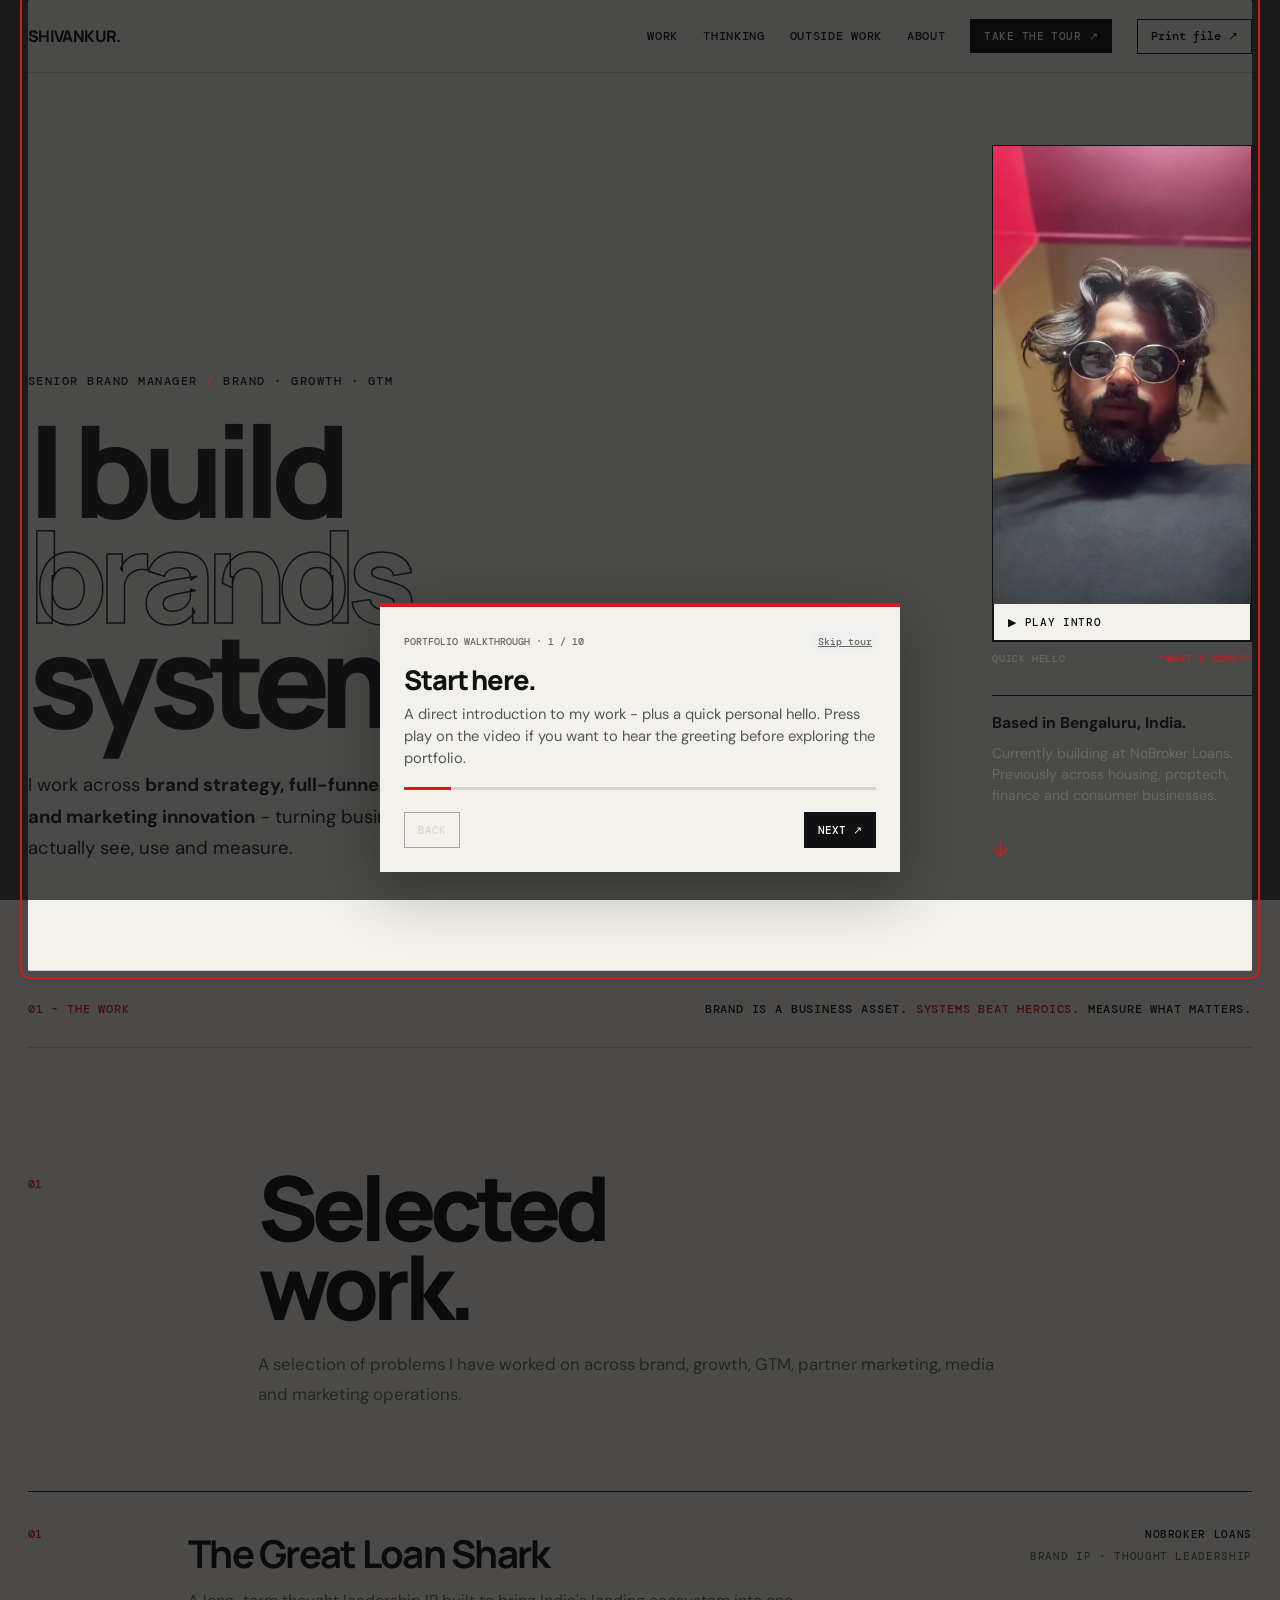
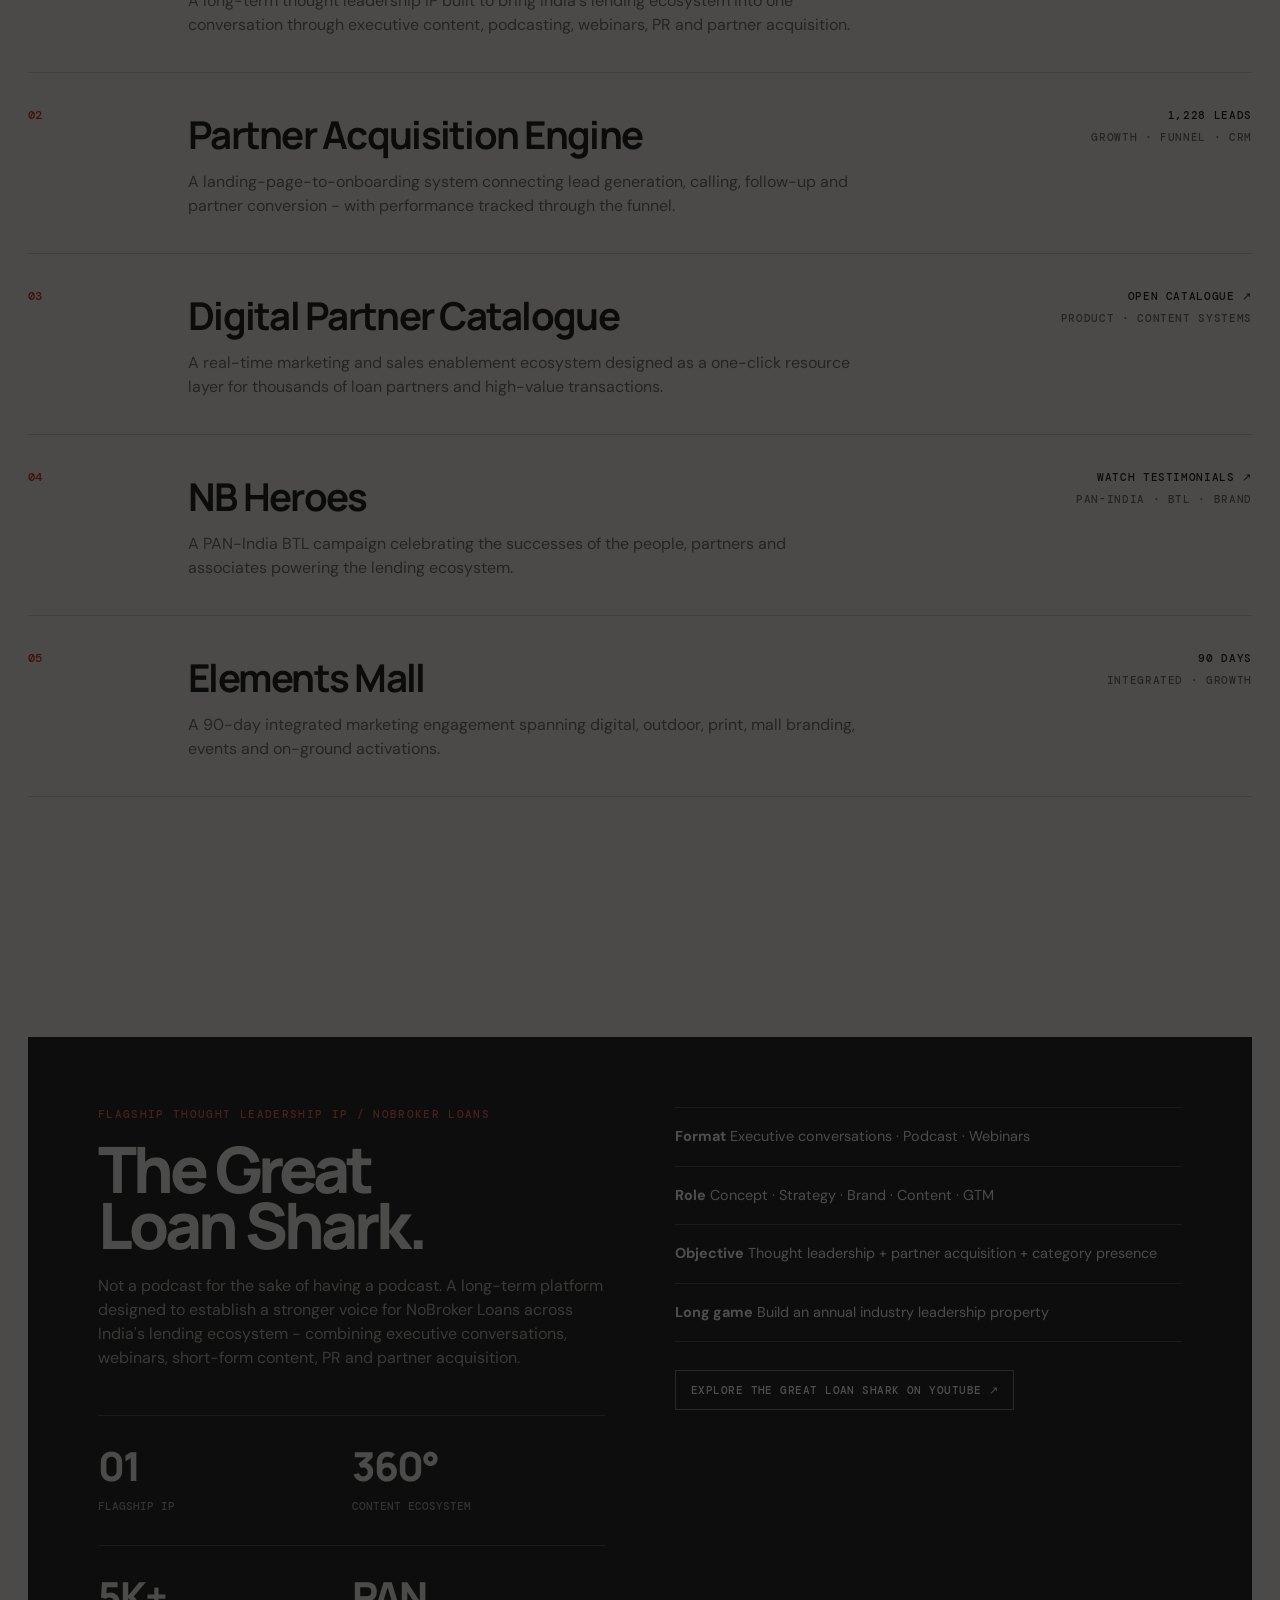
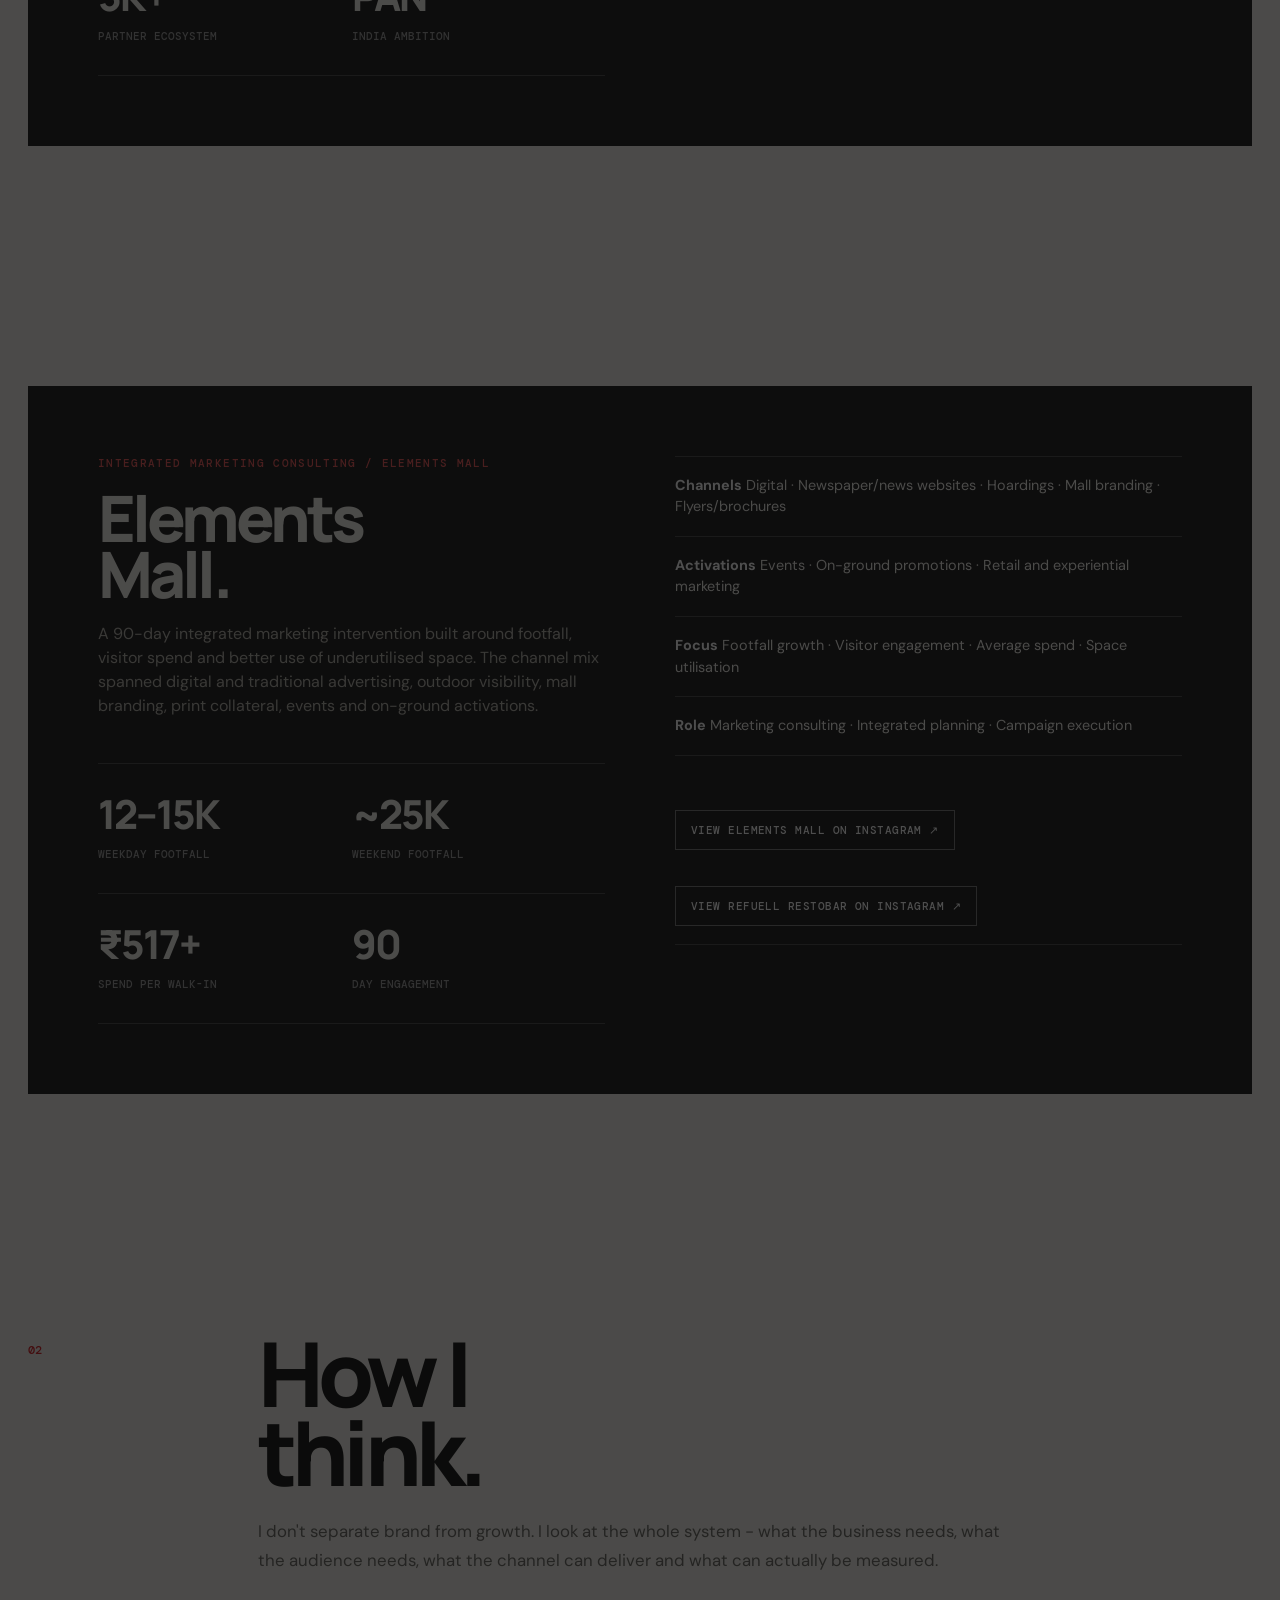
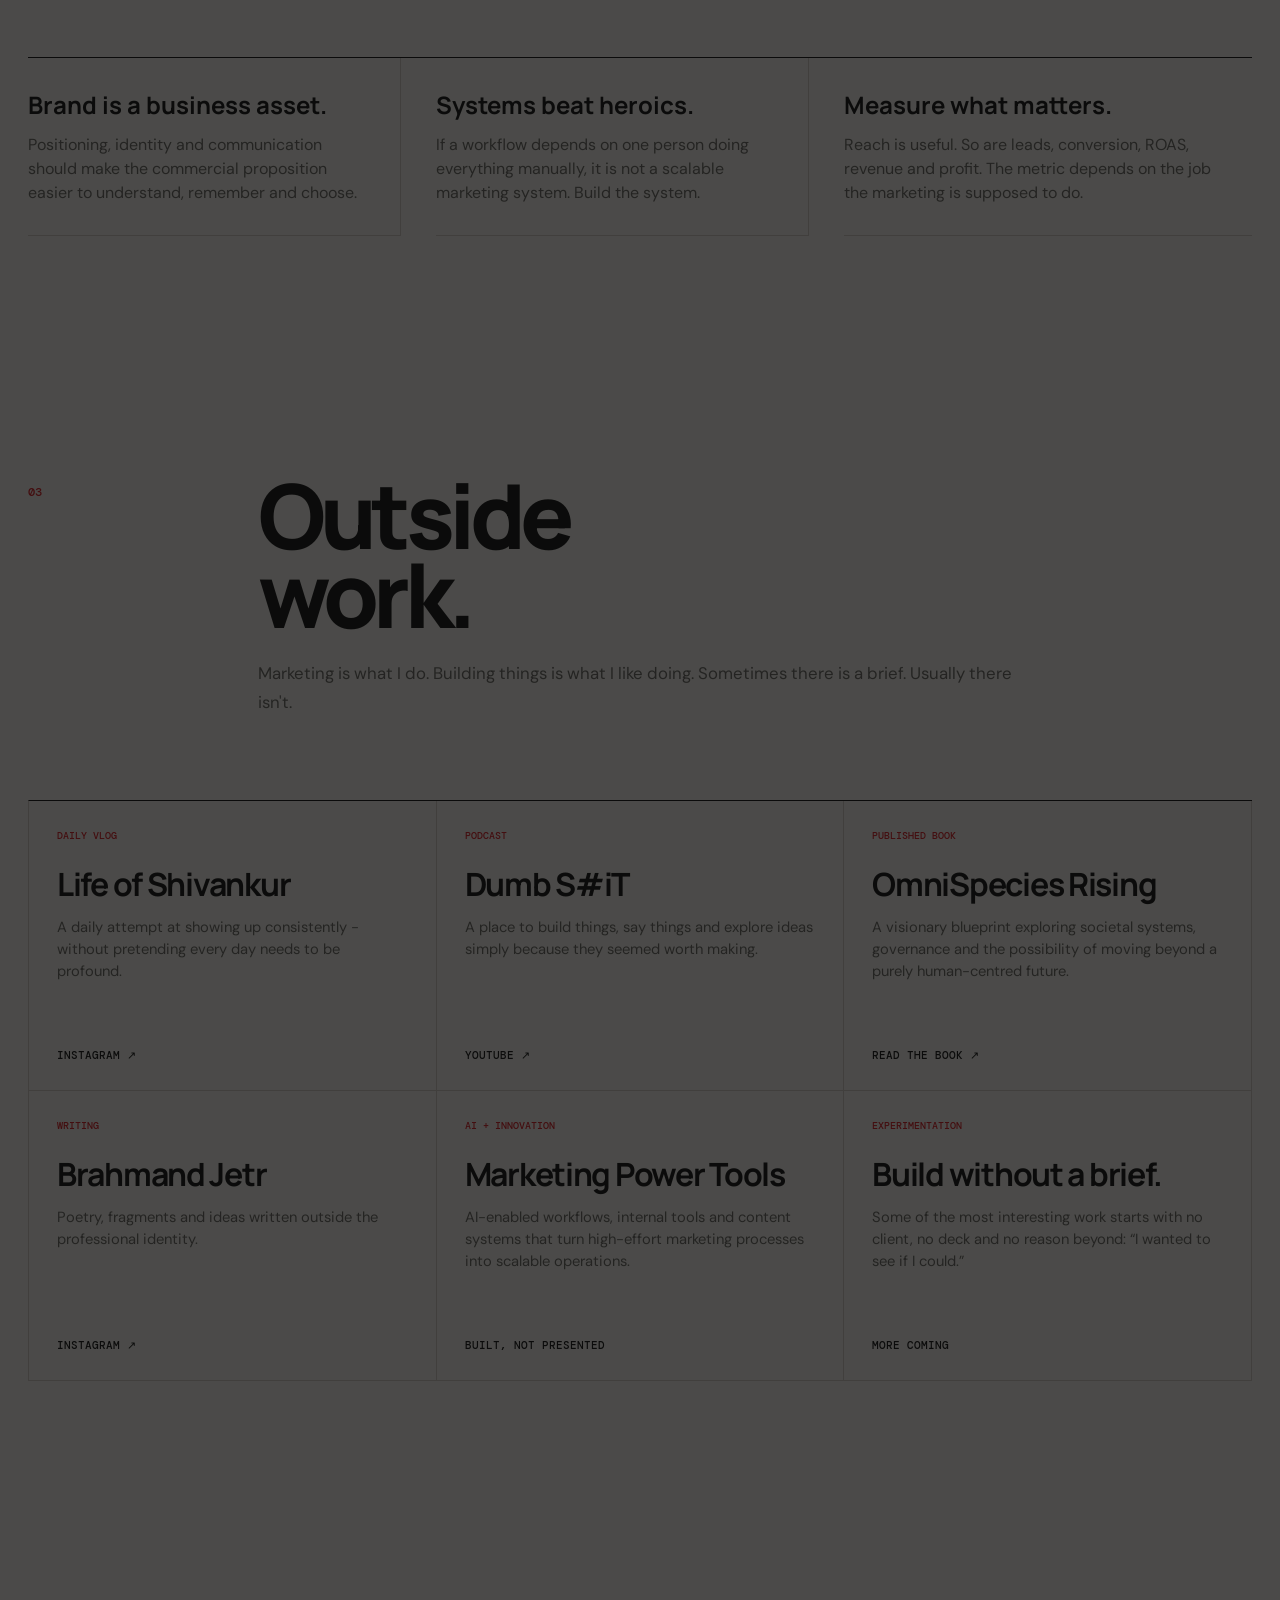
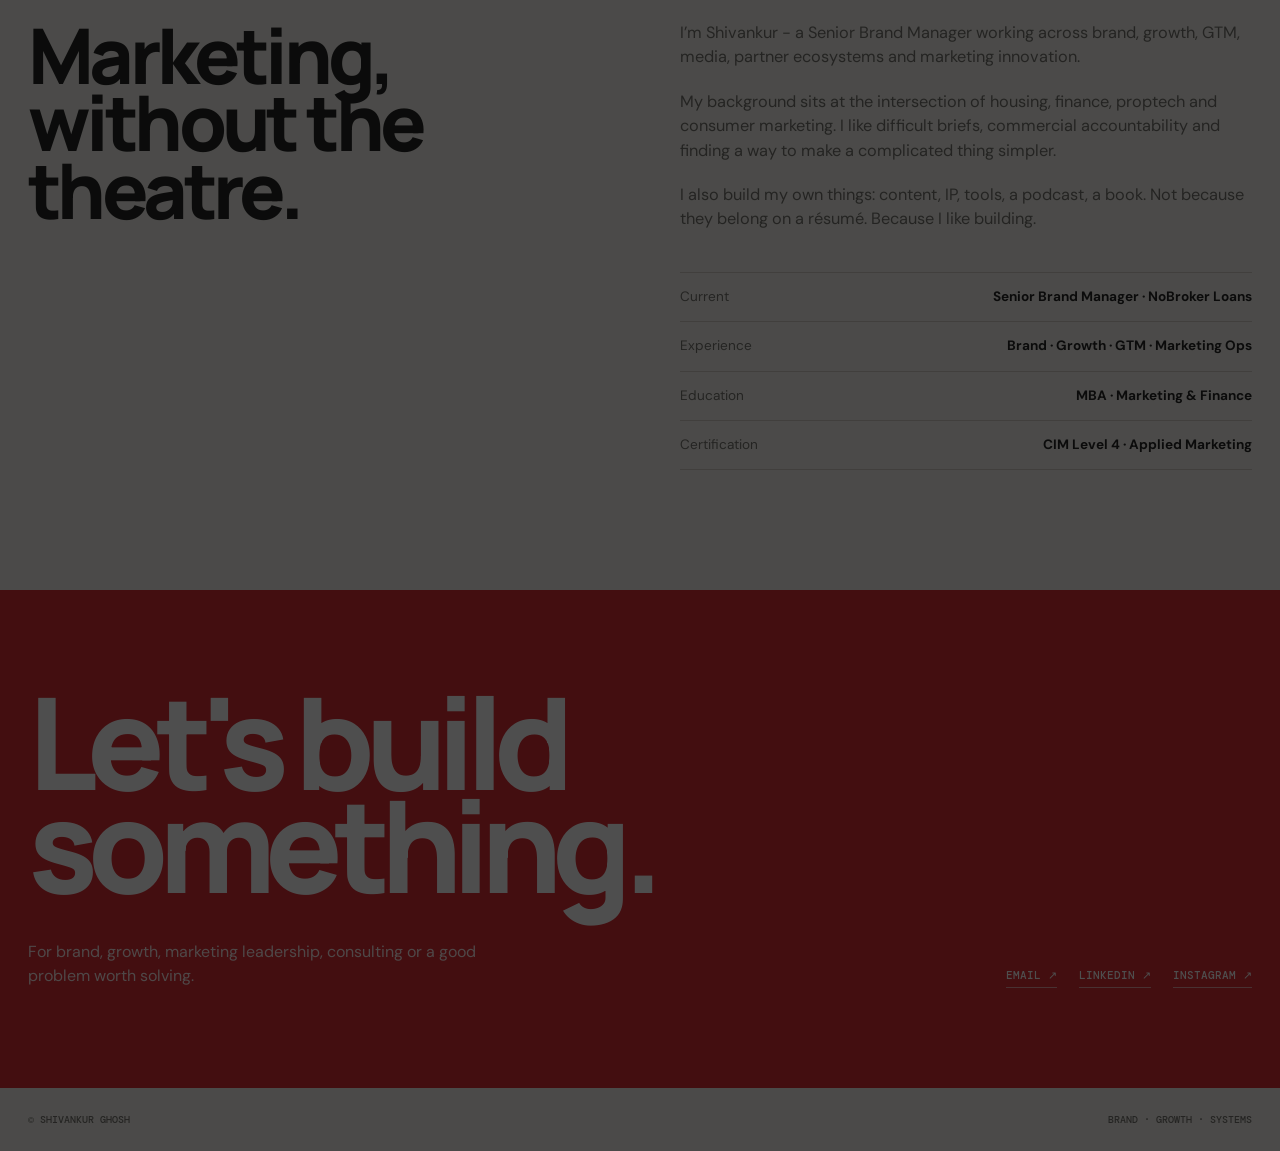
==== index.html @ afa6eb04 "Modify video settings and add inspection deterrent Updated video autoplay behavior and added context" ====
<!DOCTYPE html>
<html lang="en">
<head>
<meta charset="UTF-8" />
<meta name="viewport" content="width=device-width, initial-scale=1.0" />
<meta name="description" content="Shivankur Ghosh - Senior Brand Manager building brands, growth systems and ideas." />
<meta name="theme-color" content="#f3f1eb" />
<link rel="icon" type="image/png" href="assets/favicon.png" />
<link rel="apple-touch-icon" href="assets/favicon.png" />
<title>Shivankur Ghosh - Brand. Growth. Systems.</title>
<style>
@import url('https://fonts.googleapis.com/css2?family=DM+Mono:wght@400;500&family=DM+Sans:wght@400;500;700&family=Manrope:wght@400;600;700;800&display=swap');
:root{
  --paper:#f3f1eb; --ink:#111; --muted:#686762; --line:#cfcac0;
  --red:#d71920; --dark:#171717; --max:1320px;
  --sans:'DM Sans',Arial,sans-serif; --display:'Manrope',Arial,sans-serif; --mono:'DM Mono',monospace;
}
*{box-sizing:border-box} html{scroll-behavior:smooth} body{margin:0;background:var(--paper);color:var(--ink);font-family:var(--sans);line-height:1.5} a{color:inherit;text-decoration:none} button{font:inherit} ::selection{background:var(--red);color:#fff}
.wrap{width:min(calc(100% - 56px),var(--max));margin:auto}
nav{position:fixed;top:0;left:0;right:0;z-index:20;background:rgba(243,241,235,.9);backdrop-filter:blur(14px);border-bottom:1px solid var(--line)}
.nav{height:72px;display:flex;align-items:center;justify-content:space-between}.logo{font:800 1rem var(--display);letter-spacing:-.04em}.logo b{color:var(--red)}
.links{display:flex;gap:25px;align-items:center;font:500 .72rem var(--mono);text-transform:uppercase;letter-spacing:.06em}.links a:hover{color:var(--red)}
.print{border:1px solid var(--ink);background:transparent;padding:9px 13px;cursor:pointer}.print:hover{background:var(--ink);color:#fff}
.hero{padding:145px 0 105px;min-height:94vh;display:grid;grid-template-columns:1.55fr .45fr;gap:70px;align-items:end;border-bottom:1px solid var(--line)}
.kicker{font:500 .72rem var(--mono);text-transform:uppercase;letter-spacing:.13em;margin-bottom:28px}.kicker span{color:var(--red)}
h1{font:800 clamp(4.2rem,10vw,10rem) var(--display);line-height:.82;letter-spacing:-.075em;margin:0;max-width:1050px}h1 .outline{-webkit-text-stroke:1.5px var(--ink);color:transparent}
.hero-intro{max-width:700px;margin:38px 0 0;font-size:1.16rem;line-height:1.7}.hero-intro strong{font-weight:700}.hero-side{border-top:1px solid var(--ink);padding-top:15px;font-size:.88rem;color:var(--muted)}.hero-side strong{display:block;color:var(--ink);font-size:.98rem;margin-bottom:8px}.arrow{font-size:1.2rem;color:var(--red);display:inline-block;margin-top:30px}
.hero-media{max-width:290px;margin-left:auto;width:100%}.hero-video-frame{position:relative;background:#111;border:1px solid var(--ink);overflow:hidden}.hero-video{display:block;width:100%;aspect-ratio:9/16;object-fit:cover;background:#111}.video-replay{display:block;width:100%;border:1px solid var(--ink);border-top:0;background:var(--paper);color:var(--ink);padding:11px 14px;text-align:left;font:500 .68rem var(--mono);text-transform:uppercase;letter-spacing:.06em;cursor:pointer;transition:background .2s,color .2s}.video-replay:hover{background:var(--ink);color:var(--paper)}.video-replay:focus-visible{outline:2px solid var(--red);outline-offset:3px}.hero-video-label{display:flex;justify-content:space-between;gap:12px;padding:10px 0;font:500 .65rem var(--mono);text-transform:uppercase;letter-spacing:.06em;color:var(--muted)}.hero-video-label strong{color:var(--red);font-weight:500}.hero-side{margin-top:20px}

.statement{padding:30px 0;border-bottom:1px solid var(--line);display:flex;justify-content:space-between;gap:30px;font:500 .73rem var(--mono);text-transform:uppercase;letter-spacing:.07em}.statement b{font-weight:500;color:var(--red)}
section{padding:120px 0}.section-top{display:grid;grid-template-columns:180px 1fr;gap:50px;margin-bottom:65px}.num{font:500 .72rem var(--mono);color:var(--red);padding-top:9px}.num:before{content:'0';}.section-title{font:800 clamp(3rem,7vw,7rem) var(--display);line-height:.88;letter-spacing:-.065em;margin:0}.lead{max-width:760px;font-size:1.05rem;color:var(--muted);margin-top:25px;line-height:1.75}
.work{border-top:1px solid var(--ink)}.work-item{display:grid;grid-template-columns:120px 1fr 300px;gap:40px;padding:35px 0;border-bottom:1px solid var(--line);align-items:start;transition:.25s}.work-item:hover{padding-left:10px}.work-no{font:500 .72rem var(--mono);color:var(--red)}.work h3{font:700 clamp(1.8rem,3vw,3.2rem) var(--display);letter-spacing:-.045em;margin:0 0 9px}.work p{margin:0;color:var(--muted);max-width:680px}.work-meta{font:500 .68rem var(--mono);text-transform:uppercase;letter-spacing:.06em;color:var(--muted);text-align:right}.work-meta span{display:block;color:var(--ink);margin-bottom:8px}
.case{background:var(--dark);color:#f4f2ed;padding:70px}.case-grid{display:grid;grid-template-columns:1fr 1fr;gap:70px}.case .eyebrow{font:500 .7rem var(--mono);color:#e55;text-transform:uppercase;letter-spacing:.12em}.case h3{font:800 clamp(2.7rem,5vw,5.5rem) var(--display);line-height:.88;letter-spacing:-.06em;margin:20px 0}.case p{color:#b5b2aa;max-width:620px}.case-stats{display:grid;grid-template-columns:repeat(2,1fr);border-top:1px solid #444;margin-top:45px}.stat{padding:22px 15px 0 0;border-bottom:1px solid #444;min-height:130px}.stat strong{display:block;font:800 2.5rem var(--display);letter-spacing:-.05em}.stat small{color:#999;font:500 .66rem var(--mono);text-transform:uppercase}.case-list{border-top:1px solid #444}.case-list div{padding:18px 0;border-bottom:1px solid #444;font-size:.9rem}.case-list b{color:#fff}
.experiments{display:grid;grid-template-columns:repeat(3,1fr);gap:0;border-top:1px solid var(--ink);border-left:1px solid var(--line)}.experiment{min-height:290px;padding:28px;border-right:1px solid var(--line);border-bottom:1px solid var(--line);display:flex;flex-direction:column;justify-content:space-between}.experiment .tag{font:500 .65rem var(--mono);text-transform:uppercase;color:var(--red)}.experiment h3{font:700 2rem var(--display);letter-spacing:-.04em;margin:20px 0 10px}.experiment p{color:var(--muted);font-size:.92rem;margin:0}.experiment .go{font:500 .7rem var(--mono);text-transform:uppercase;margin-top:25px}.experiment:hover{background:#e9e6de}
.principles{display:grid;grid-template-columns:repeat(3,1fr);gap:0;border-top:1px solid var(--ink)}.principle{padding:30px 30px 30px 0;border-bottom:1px solid var(--line)}.principle:not(:last-child){border-right:1px solid var(--line);padding-right:35px;margin-right:35px}.principle h3{font:700 1.5rem var(--display);margin:0 0 12px}.principle p{color:var(--muted);margin:0}
.about{display:grid;grid-template-columns:1fr 1fr;gap:80px}.about h2{font:800 clamp(3.2rem,6vw,6rem) var(--display);line-height:.88;letter-spacing:-.06em;margin:0}.about-copy p{font-size:1.02rem;color:var(--muted);margin:0 0 20px}.facts{margin-top:40px;border-top:1px solid var(--line)}.fact{display:flex;justify-content:space-between;gap:20px;padding:14px 0;border-bottom:1px solid var(--line);font-size:.85rem}.fact span:first-child{color:var(--muted)}
.contact{background:var(--red);color:#fff;padding:100px 0}.contact h2{font:800 clamp(4rem,10vw,10rem) var(--display);line-height:.8;letter-spacing:-.075em;margin:0 0 45px}.contact-row{display:flex;justify-content:space-between;align-items:end;gap:30px}.contact-row p{max-width:480px;margin:0;color:#ffe9e9}.contact-links{display:flex;gap:22px;font:500 .7rem var(--mono);text-transform:uppercase}.contact-links a{border-bottom:1px solid rgba(255,255,255,.55);padding-bottom:5px}.contact-links a:hover{border-color:#fff}
footer{padding:25px 0;display:flex;justify-content:space-between;font:500 .65rem var(--mono);text-transform:uppercase;color:var(--muted)}

.tour-trigger{border:1px solid var(--ink);background:var(--ink);color:#fff;padding:9px 13px;cursor:pointer;font:500 .68rem var(--mono);text-transform:uppercase;letter-spacing:.04em;white-space:nowrap}.tour-trigger:hover{background:var(--red);border-color:var(--red)}
.case-cta{display:inline-flex;margin-top:28px;padding:12px 15px;border:1px solid #777;color:#fff;font:500 .7rem var(--mono);text-transform:uppercase;letter-spacing:.04em}.case-cta:hover{background:#f4f2ed;color:#111;border-color:#f4f2ed}
.tour-scrim{position:fixed;inset:0;z-index:1000;background:rgba(10,10,10,.72);display:none}.tour-scrim.active{display:block}.tour-focus{position:relative!important;z-index:1002!important;outline:2px solid var(--red)!important;outline-offset:6px!important;box-shadow:0 0 0 9999px rgba(10,10,10,.72)!important;border-radius:2px}.tour-card{position:fixed;z-index:1004;left:50%;bottom:28px;transform:translateX(-50%);width:min(520px,calc(100vw - 32px));padding:24px;background:var(--paper);color:var(--ink);border-top:4px solid var(--red);box-shadow:0 16px 60px rgba(0,0,0,.3)}.tour-card-top{display:flex;justify-content:space-between;align-items:center;gap:16px;font:500 .65rem var(--mono);text-transform:uppercase;color:var(--muted)}.tour-card h3{font:800 1.7rem var(--display);letter-spacing:-.04em;line-height:1.05;margin:14px 0 8px}.tour-card p{font-size:.92rem;color:#555;margin:0;max-width:60ch}.tour-actions{display:flex;align-items:center;justify-content:space-between;gap:10px;margin-top:22px}.tour-actions button{padding:10px 13px;border:1px solid var(--ink);background:transparent;cursor:pointer;font:500 .68rem var(--mono);text-transform:uppercase}.tour-actions .tour-next{background:var(--ink);color:#fff}.tour-actions .tour-next:hover{background:var(--red);border-color:var(--red)}.tour-actions button:disabled{opacity:.35;cursor:default}.tour-progress{height:3px;background:#d7d2c8;margin-top:18px}.tour-progress span{display:block;height:100%;background:var(--red);width:0;transition:width .2s}.tour-close{border:0!important;padding:4px!important;text-decoration:underline;color:var(--muted)}
@media(max-width:850px){.links .tour-trigger{display:inline-block;padding:8px;font-size:.58rem}.tour-card{bottom:12px;padding:19px}.tour-card h3{font-size:1.45rem}}
@media print{.tour-trigger,.tour-scrim,.tour-card{display:none!important}}

@media(max-width:850px){.wrap{width:min(calc(100% - 32px),var(--max))}.links a:not(.keep),.links .print{display:none}.hero{grid-template-columns:1fr;gap:55px;padding-top:125px}.hero-side{max-width:350px}.section-top{grid-template-columns:70px 1fr;gap:15px}.work-item{grid-template-columns:55px 1fr;gap:18px}.work-meta{grid-column:2;text-align:left}.case{padding:40px 25px}.case-grid,.about{grid-template-columns:1fr;gap:50px}.experiments,.principles{grid-template-columns:1fr}.principle:not(:last-child){border-right:0;margin-right:0;padding-right:0}.contact-row{align-items:start;flex-direction:column}.contact-links{flex-wrap:wrap}.statement{display:block}.statement b{display:block;margin-bottom:8px}}
@media print{nav,.statement,.print,.links,.arrow,.contact{display:none!important}body{background:#fff;color:#000}.hero{padding-top:40px;min-height:auto}.wrap{width:90%}section{padding:45px 0}.case{color:#000;background:#eee}.case p,.work p,.lead,.experiment p,.about-copy p{color:#333}.case-list{border-color:#aaa}.case-list div,.stat{border-color:#aaa}a{text-decoration:none}}

.social-proof-links{display:flex;flex-direction:column;gap:8px;margin-top:8px}
.social-proof-links .case-cta{display:inline-flex;align-self:flex-start}

</style>
</head>
<body>
<nav><div class="wrap nav"><a class="logo" href="#top">SHIVANKUR<span>.</span></a><div class="links"><a href="#work">Work</a><a href="#thinking">Thinking</a><a href="#outside">Outside work</a><a href="#about">About</a><button class="tour-trigger keep" id="startTour" type="button">Take the tour ↗</button><button class="print" onclick="window.print()">Print file ↗</button></div></div></nav>
<main id="top">
<section class="wrap hero" id="hero-tour">
  <div>
    <div class="kicker">Senior Brand Manager <span>/</span> Brand · Growth · GTM</div>
    <h1>I build<br><span class="outline">brands.</span><br>systems.</h1>
    <p class="hero-intro">I work across <strong>brand strategy, full-funnel growth, GTM, partner ecosystems and marketing innovation</strong> - turning business objectives into things people can actually see, use and measure.</p>
  </div>
  <div class="hero-media">
    <div class="hero-video-frame">
      <video id="introVideo" class="hero-video" playsinline preload="metadata" poster="assets/shivankur-whats-good-poster.jpg" aria-label="Shivankur says, What's good?">
        <source src="assets/shivankur-whats-good.mp4" type="video/mp4" />
        Your browser does not support the video element.
      </video>
      <button class="video-replay" id="replayIntro" type="button" aria-label="Replay the introduction video with sound">
        ↻ Replay with sound
      </button>
    </div>
    <div class="hero-video-label"><span>Quick hello</span><strong>“What’s good?”</strong></div>
    <aside class="hero-side"><strong>Based in Bengaluru, India.</strong>Currently building at NoBroker Loans. Previously across housing, proptech, finance and consumer businesses.<br><span class="arrow">↓</span></aside>
  </div>
</section>
<div class="wrap statement"><b>01 - The work</b><span>Brand is a business asset. <b>Systems beat heroics.</b> Measure what matters.</span></div>

<section id="work" class="wrap" data-tour="work">
  <div class="section-top"><div class="num">1</div><div><h2 class="section-title">Selected<br>work.</h2><p class="lead">A selection of problems I have worked on across brand, growth, GTM, partner marketing, media and marketing operations.</p></div></div>
  <div class="work">
    <a class="work-item" href="#loan-shark"><div class="work-no">01</div><div><h3>The Great Loan Shark</h3><p>A long-term thought leadership IP built to bring India's lending ecosystem into one conversation through executive content, podcasting, webinars, PR and partner acquisition.</p></div><div class="work-meta"><span>NoBroker Loans</span>Brand IP · Thought Leadership</div></a>
    <a class="work-item" href="#partner-engine"><div class="work-no">02</div><div><h3>Partner Acquisition Engine</h3><p>A landing-page-to-onboarding system connecting lead generation, calling, follow-up and partner conversion - with performance tracked through the funnel.</p></div><div class="work-meta"><span>1,228 leads</span>Growth · Funnel · CRM</div></a>
    <a class="work-item" href="https://nbloans-catalog.vercel.app/" target="_blank" rel="noopener"><div class="work-no">03</div><div><h3>Digital Partner Catalogue</h3><p>A real-time marketing and sales enablement ecosystem designed as a one-click resource layer for thousands of loan partners and high-value transactions.</p></div><div class="work-meta"><span>Open catalogue ↗</span>Product · Content Systems</div></a>
    <a class="work-item" href="https://youtube.com/playlist?list=PLmduRIIESQ5xilBxtNrGeoZM2ONSUV3eZ&si=g-9P7IgWfiAGXahl" target="_blank" rel="noopener"><div class="work-no">04</div><div><h3>NB Heroes</h3><p>A PAN-India BTL campaign celebrating the successes of the people, partners and associates powering the lending ecosystem.</p></div><div class="work-meta"><span>Watch testimonials ↗</span>PAN-India · BTL · Brand</div></a>
    <a class="work-item" href="#elements"><div class="work-no">05</div><div><h3>Elements Mall</h3><p>A 90-day integrated marketing engagement spanning digital, outdoor, print, mall branding, events and on-ground activations.</p></div><div class="work-meta"><span>90 days</span>Integrated · Growth</div></a>
  </div>
</section>

<section id="loan-shark" class="wrap" data-tour="loan-shark">
  <div class="case"><div class="case-grid"><div><div class="eyebrow">Flagship thought leadership IP / NoBroker Loans</div><h3>The Great<br>Loan Shark.</h3><p>Not a podcast for the sake of having a podcast. A long-term platform designed to establish a stronger voice for NoBroker Loans across India's lending ecosystem - combining executive conversations, webinars, short-form content, PR and partner acquisition.</p><div class="case-stats"><div class="stat"><strong>01</strong><small>Flagship IP</small></div><div class="stat"><strong>360°</strong><small>Content ecosystem</small></div><div class="stat"><strong>5K+</strong><small>Partner ecosystem</small></div><div class="stat"><strong>PAN</strong><small>India ambition</small></div></div></div><div class="case-list"><div><b>Format</b> Executive conversations · Podcast · Webinars</div><div><b>Role</b> Concept · Strategy · Brand · Content · GTM</div><div><b>Objective</b> Thought leadership + partner acquisition + category presence</div><div><b>Long game</b> Build an annual industry leadership property</div><a class="case-cta" href="https://www.youtube.com/@thegreatloanshark" target="_blank" rel="noopener">Explore The Great Loan Shark on YouTube ↗</a></div></div></div>

</section>

<section id="elements" class="wrap" data-tour="elements">
  <div class="case">
    <div class="case-grid">
      <div>
        <div class="eyebrow">Integrated marketing consulting / Elements Mall</div>
        <h3>Elements<br>Mall.</h3>
        <p>A 90-day integrated marketing intervention built around footfall, visitor spend and better use of underutilised space. The channel mix spanned digital and traditional advertising, outdoor visibility, mall branding, print collateral, events and on-ground activations.</p>
        <div class="case-stats">
          <div class="stat"><strong>12–15K</strong><small>Weekday footfall</small></div>
          <div class="stat"><strong>~25K</strong><small>Weekend footfall</small></div>
          <div class="stat"><strong>₹517+</strong><small>Spend per walk-in</small></div>
          <div class="stat"><strong>90</strong><small>Day engagement</small></div>
        </div>
      </div>
      <div class="case-list">
        <div><b>Channels</b> Digital · Newspaper/news websites · Hoardings · Mall branding · Flyers/brochures</div>
        <div><b>Activations</b> Events · On-ground promotions · Retail and experiential marketing</div>
        <div><b>Focus</b> Footfall growth · Visitor engagement · Average spend · Space utilisation</div>
        <div><b>Role</b> Marketing consulting · Integrated planning · Campaign execution</div>
        <div class="social-proof-links">
          <a class="case-cta" href="https://www.instagram.com/elementsmall/?hl=en" target="_blank" rel="noopener">View Elements Mall on Instagram ↗</a>
          <a class="case-cta" href="https://www.instagram.com/refuell_restobar/?hl=en" target="_blank" rel="noopener">View Refuell Restobar on Instagram ↗</a>
        </div>
      </div>
    </div>
  </div>
</section>

<section id="thinking" class="wrap" data-tour="thinking">
  <div class="section-top"><div class="num">2</div><div><h2 class="section-title">How I<br>think.</h2><p class="lead">I don't separate brand from growth. I look at the whole system - what the business needs, what the audience needs, what the channel can deliver and what can actually be measured.</p></div></div>
  <div class="principles">
    <div class="principle"><h3>Brand is a business asset.</h3><p>Positioning, identity and communication should make the commercial proposition easier to understand, remember and choose.</p></div>
    <div class="principle"><h3>Systems beat heroics.</h3><p>If a workflow depends on one person doing everything manually, it is not a scalable marketing system. Build the system.</p></div>
    <div class="principle"><h3>Measure what matters.</h3><p>Reach is useful. So are leads, conversion, ROAS, revenue and profit. The metric depends on the job the marketing is supposed to do.</p></div>
  </div>
</section>

<section id="outside" class="wrap" data-tour="outside">
  <div class="section-top"><div class="num">3</div><div><h2 class="section-title">Outside<br>work.</h2><p class="lead">Marketing is what I do. Building things is what I like doing. Sometimes there is a brief. Usually there isn't.</p></div></div>
  <div class="experiments">
    <a class="experiment" href="https://instagram.com/lifeofshivankur" target="_blank" rel="noopener"><div><div class="tag">Daily Vlog</div><h3>Life of Shivankur</h3><p>A daily attempt at showing up consistently - without pretending every day needs to be profound.</p></div><div class="go">Instagram ↗</div></a>
    <a class="experiment" href="https://www.youtube.com/@thedumbshitpod" target="_blank" rel="noopener"><div><div class="tag">Podcast</div><h3>Dumb S#iT</h3><p>A place to build things, say things and explore ideas simply because they seemed worth making.</p></div><div class="go">YouTube ↗</div></a>
    <a class="experiment" href="https://www.amazon.in/OmniSpecies-Rising-Visionary-Brahmand-jetr-ebook/dp/B0F3XQYQRG" target="_blank" rel="noopener"><div><div class="tag">Published Book</div><h3>OmniSpecies Rising</h3><p>A visionary blueprint exploring societal systems, governance and the possibility of moving beyond a purely human-centred future.</p></div><div class="go">Read the book ↗</div></a>
    <a class="experiment" href="https://instagram.com/brahmandjetr" target="_blank" rel="noopener"><div><div class="tag">Writing</div><h3>Brahmand Jetr</h3><p>Poetry, fragments and ideas written outside the professional identity.</p></div><div class="go">Instagram ↗</div></a>
    <div class="experiment"><div><div class="tag">AI + Innovation</div><h3>Marketing Power Tools</h3><p>AI-enabled workflows, internal tools and content systems that turn high-effort marketing processes into scalable operations.</p></div><div class="go">Built, not presented</div></div>
    <div class="experiment"><div><div class="tag">Experimentation</div><h3>Build without a brief.</h3><p>Some of the most interesting work starts with no client, no deck and no reason beyond: “I wanted to see if I could.”</p></div><div class="go">More coming</div></div>
  </div>
</section>

<section id="about" class="wrap" data-tour="about">
  <div class="about"><div><h2>Marketing,<br>without the<br>theatre.</h2></div><div class="about-copy"><p>I’m Shivankur - a Senior Brand Manager working across brand, growth, GTM, media, partner ecosystems and marketing innovation.</p><p>My background sits at the intersection of housing, finance, proptech and consumer marketing. I like difficult briefs, commercial accountability and finding a way to make a complicated thing simpler.</p><p>I also build my own things: content, IP, tools, a podcast, a book. Not because they belong on a résumé. Because I like building.</p><div class="facts"><div class="fact"><span>Current</span><strong>Senior Brand Manager · NoBroker Loans</strong></div><div class="fact"><span>Experience</span><strong>Brand · Growth · GTM · Marketing Ops</strong></div><div class="fact"><span>Education</span><strong>MBA · Marketing & Finance</strong></div><div class="fact"><span>Certification</span><strong>CIM Level 4 · Applied Marketing</strong></div></div></div></div>
</section>

<section id="contact" class="contact" data-tour="contact"><div class="wrap"><h2>Let's build<br>something.</h2><div class="contact-row"><p>For brand, growth, marketing leadership, consulting or a good problem worth solving.</p><div class="contact-links"><a href="mailto:hello@shivankurghosh.com">Email ↗</a><a href="https://www.linkedin.com/in/shivankurghosh/" target="_blank" rel="noopener">LinkedIn ↗</a><a href="https://instagram.com/lifeofshivankur" target="_blank" rel="noopener">Instagram ↗</a></div></div></div></section>
<footer class="wrap"><span>© Shivankur Ghosh</span><span>Brand · Growth · Systems</span></footer>
</main>

<div class="tour-scrim" id="tourScrim" aria-hidden="true"></div>
<aside class="tour-card" id="tourCard" role="dialog" aria-modal="true" aria-labelledby="tourTitle" aria-describedby="tourText" hidden>
  <div class="tour-card-top"><span id="tourCount">Portfolio walkthrough</span><button class="tour-close" id="tourSkip" type="button">Skip tour</button></div>
  <h3 id="tourTitle">A quick tour.</h3><p id="tourText">A guided look at the work, ideas and things I build.</p>
  <div class="tour-progress"><span id="tourProgress"></span></div>
  <div class="tour-actions"><button id="tourPrev" type="button">Back</button><span></span><button class="tour-next" id="tourNext" type="button">Start tour ↗</button></div>
</aside>
<script>
(function(){
  const steps=[
    {target:'#hero-tour',title:'Start here.',text:'A direct introduction to my work - plus a quick personal hello. Press play on the video if you want to hear the greeting before exploring the portfolio.',position:'top'},
    {target:'#work',title:'Selected work.',text:'Explore the professional projects. Each row is a project entry; some open a case study here, while others open an external destination.',position:'top'},
    {target:'#loan-shark',title:'The Great Loan Shark.',text:'This is a flagship thought-leadership IP, not just a podcast. Use “Explore The Great Loan Shark on YouTube” to leave the portfolio and visit the channel.',position:'top'},
    {target:'a[href="https://nbloans-catalog.vercel.app/"]',title:'A product you can use.',text:'The Digital Partner Catalogue opens the live tool in a new tab. You can explore the interface directly, rather than only reading a case study.',position:'top'},
    {target:'a[href^="https://youtube.com/playlist?list=PLmduRIIESQ5xilBxtNrGeoZM2ONSUV3eZ"]',title:'NB Heroes, in people’s words.',text:'This link opens the YouTube playlist of NB Heroes testimonials in a new tab.',position:'top'},
    {target:'#thinking',title:'How I think.',text:'Three principles explain how I approach marketing: brand as a business asset, systems over manual heroics, and measurement tied to the job.',position:'top'},
    {target:'#outside',title:'Outside work.',text:'Personal projects live here: vlogging, podcasting, a published book, poetry and experiments with AI and tools.',position:'top'},
    {target:'#about',title:'The professional context.',text:'A concise introduction to my experience, current role, education and certification.',position:'top'},
    {target:'#contact',title:'Start a conversation.',text:'Use the contact links to reach me. The “Print file” option in the navigation creates a print-friendly version of the portfolio.',position:'top'},
    {target:'#startTour',title:'That’s the tour.',text:'You can replay this walkthrough any time using “Take the tour” in the navigation. External links open in a new tab where configured.',position:'top'}
  ];
  const scrim=document.getElementById('tourScrim'),card=document.getElementById('tourCard'),title=document.getElementById('tourTitle'),text=document.getElementById('tourText'),count=document.getElementById('tourCount'),progress=document.getElementById('tourProgress'),prev=document.getElementById('tourPrev'),next=document.getElementById('tourNext');
  let index=-1,focusEl=null;
  function clearFocus(){if(focusEl)focusEl.classList.remove('tour-focus');focusEl=null;}
  function openTour(){index=0;scrim.classList.add('active');scrim.setAttribute('aria-hidden','false');card.hidden=false;document.body.style.overflow='hidden';render();}
  function closeTour(){clearFocus();index=-1;scrim.classList.remove('active');scrim.setAttribute('aria-hidden','true');card.hidden=true;document.body.style.overflow='';try{sessionStorage.setItem('portfolioTourSeen','1')}catch(e){}}
  function render(){clearFocus();const step=steps[index];if(!step)return;focusEl=document.querySelector(step.target);if(focusEl){focusEl.classList.add('tour-focus');if(index>0 && index<steps.length-1)focusEl.scrollIntoView({behavior:'smooth',block:'center'});}
    title.textContent=step.title;text.textContent=step.text;count.textContent='Portfolio walkthrough · '+(index+1)+' / '+steps.length;progress.style.width=((index+1)/steps.length*100)+'%';prev.disabled=index===0;next.textContent=index===steps.length-1?'Finish tour ✓':'Next ↗';
  }
  function move(delta){if(index===steps.length-1 && delta>0){closeTour();return}index=Math.max(0,Math.min(steps.length-1,index+delta));render();}
  document.getElementById('startTour').addEventListener('click',openTour);document.getElementById('tourSkip').addEventListener('click',closeTour);prev.addEventListener('click',()=>move(-1));next.addEventListener('click',()=>move(1));scrim.addEventListener('click',closeTour);document.addEventListener('keydown',e=>{if(index<0)return;if(e.key==='Escape')closeTour();if(e.key==='ArrowRight')move(1);if(e.key==='ArrowLeft')move(-1)});
  try{if(!sessionStorage.getItem('portfolioTourSeen')){setTimeout(openTour,800)}}catch(e){}
})();
</script>


<script>
(() => {
  const video = document.getElementById('introVideo');
  const replay = document.getElementById('replayIntro');
  if (!video || !replay) return;

  // No autoplay: let visitors choose when to play the intro.
  replay.textContent = '▶ Play intro';

  // Clicking the portrait/video itself opens the creator's Instagram.
  // The dedicated replay control remains responsible for playing the video.
  video.style.cursor = 'pointer';
  video.setAttribute('title', 'Visit @lifeofshivankur on Instagram');
  video.addEventListener('click', () => {
    window.open('https://instagram.com/lifeofshivankur', '_blank', 'noopener');
  });

  // A click on the dedicated control is a user gesture, so try sound first.
  replay.addEventListener('click', async () => {
    try {
      video.pause();
      video.currentTime = 0;
      video.muted = false;
      await video.play();
      replay.textContent = '↻ Replay with sound';
    } catch (error) {
      video.muted = true;
      video.currentTime = 0;
      try {
        await video.play();
        replay.textContent = '↻ Replay muted';
      } catch (_) {
        replay.textContent = '▶ Play intro';
      }
    }
  });

  video.addEventListener('error', () => {
    replay.textContent = '▶ Play intro';
  });
})();
</script>


<script>
// Lightweight inspection deterrent. This discourages casual copying but is not security.
(() => {
  document.addEventListener('contextmenu', event => event.preventDefault());
  document.addEventListener('keydown', event => {
    const key = (event.key || '').toLowerCase();
    const devToolsShortcut = key === 'f12' ||
      (event.ctrlKey && event.shiftKey && ['i', 'j', 'c'].includes(key)) ||
      (event.metaKey && event.altKey && ['i', 'j', 'c'].includes(key)) ||
      ((event.ctrlKey || event.metaKey) && key === 'u');
    if (devToolsShortcut) { event.preventDefault(); event.stopPropagation(); }
  }, true);
})();
</script>

</body>
</html>
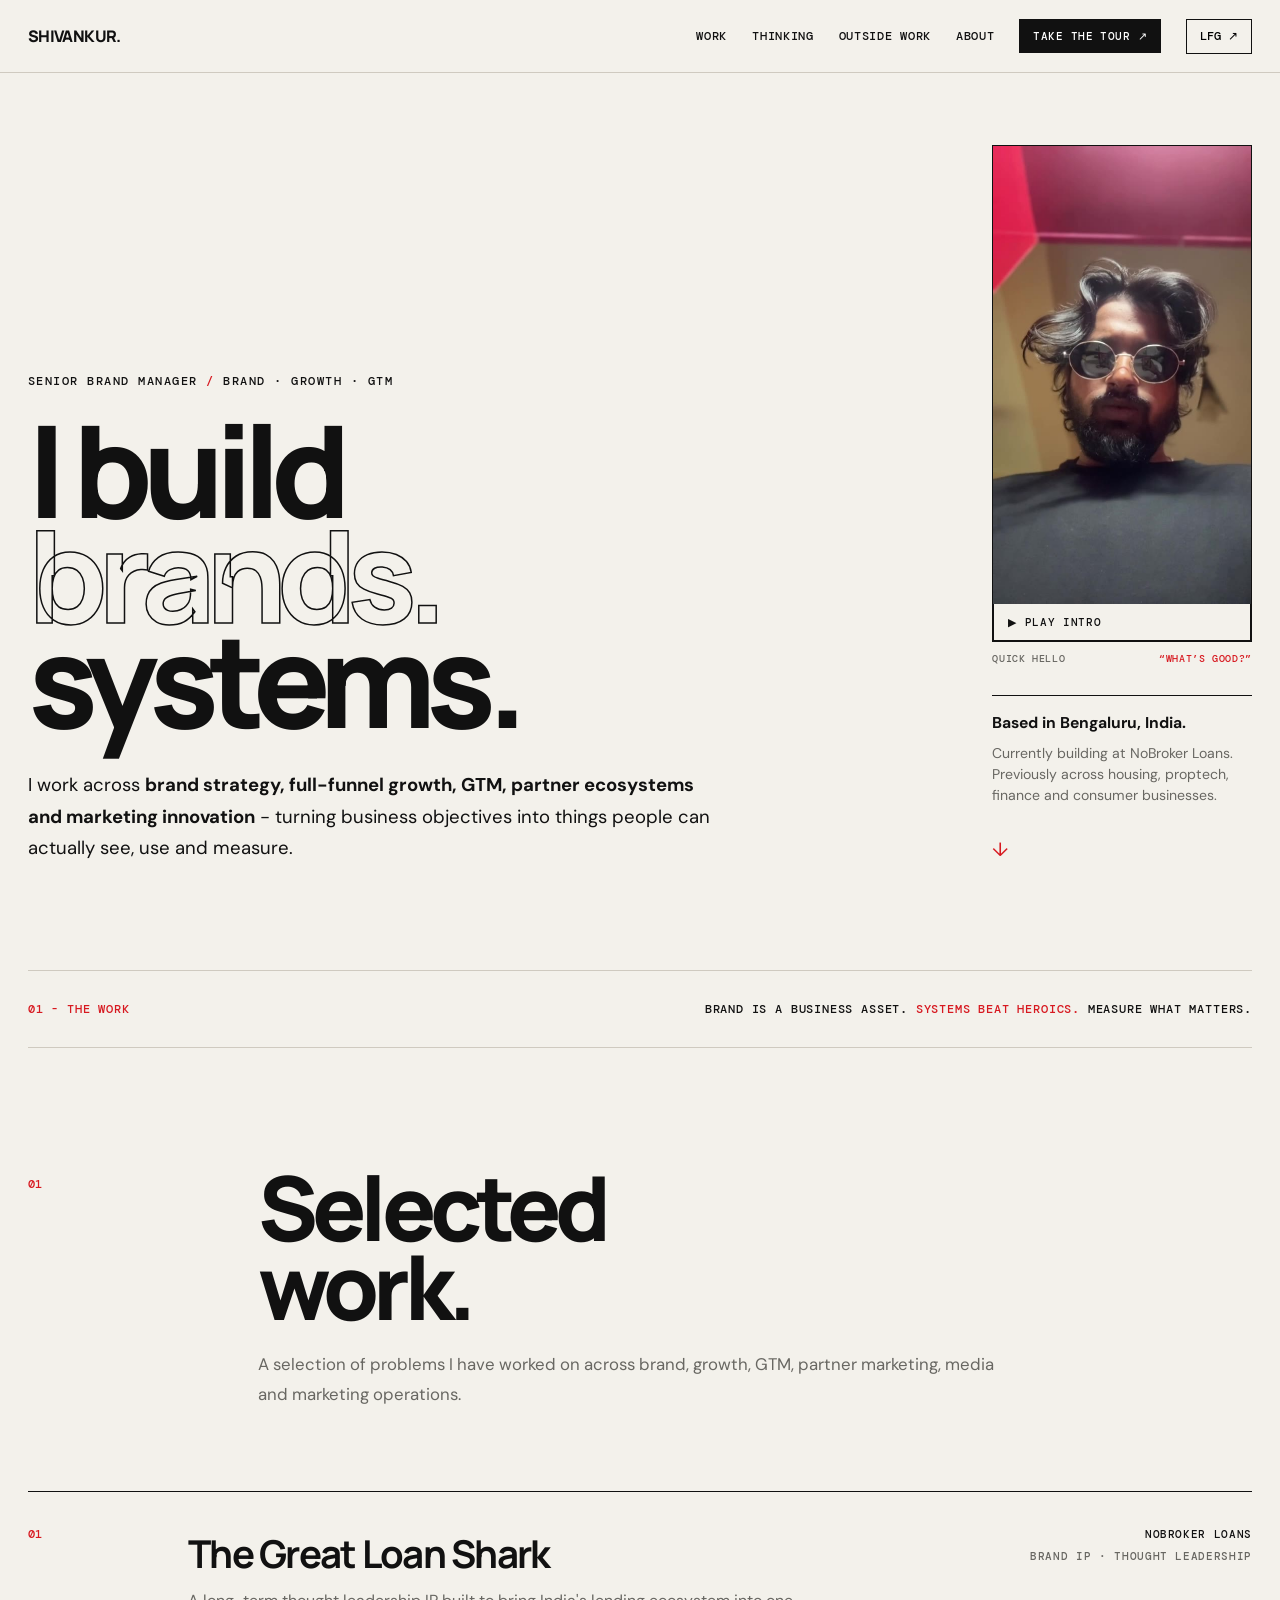
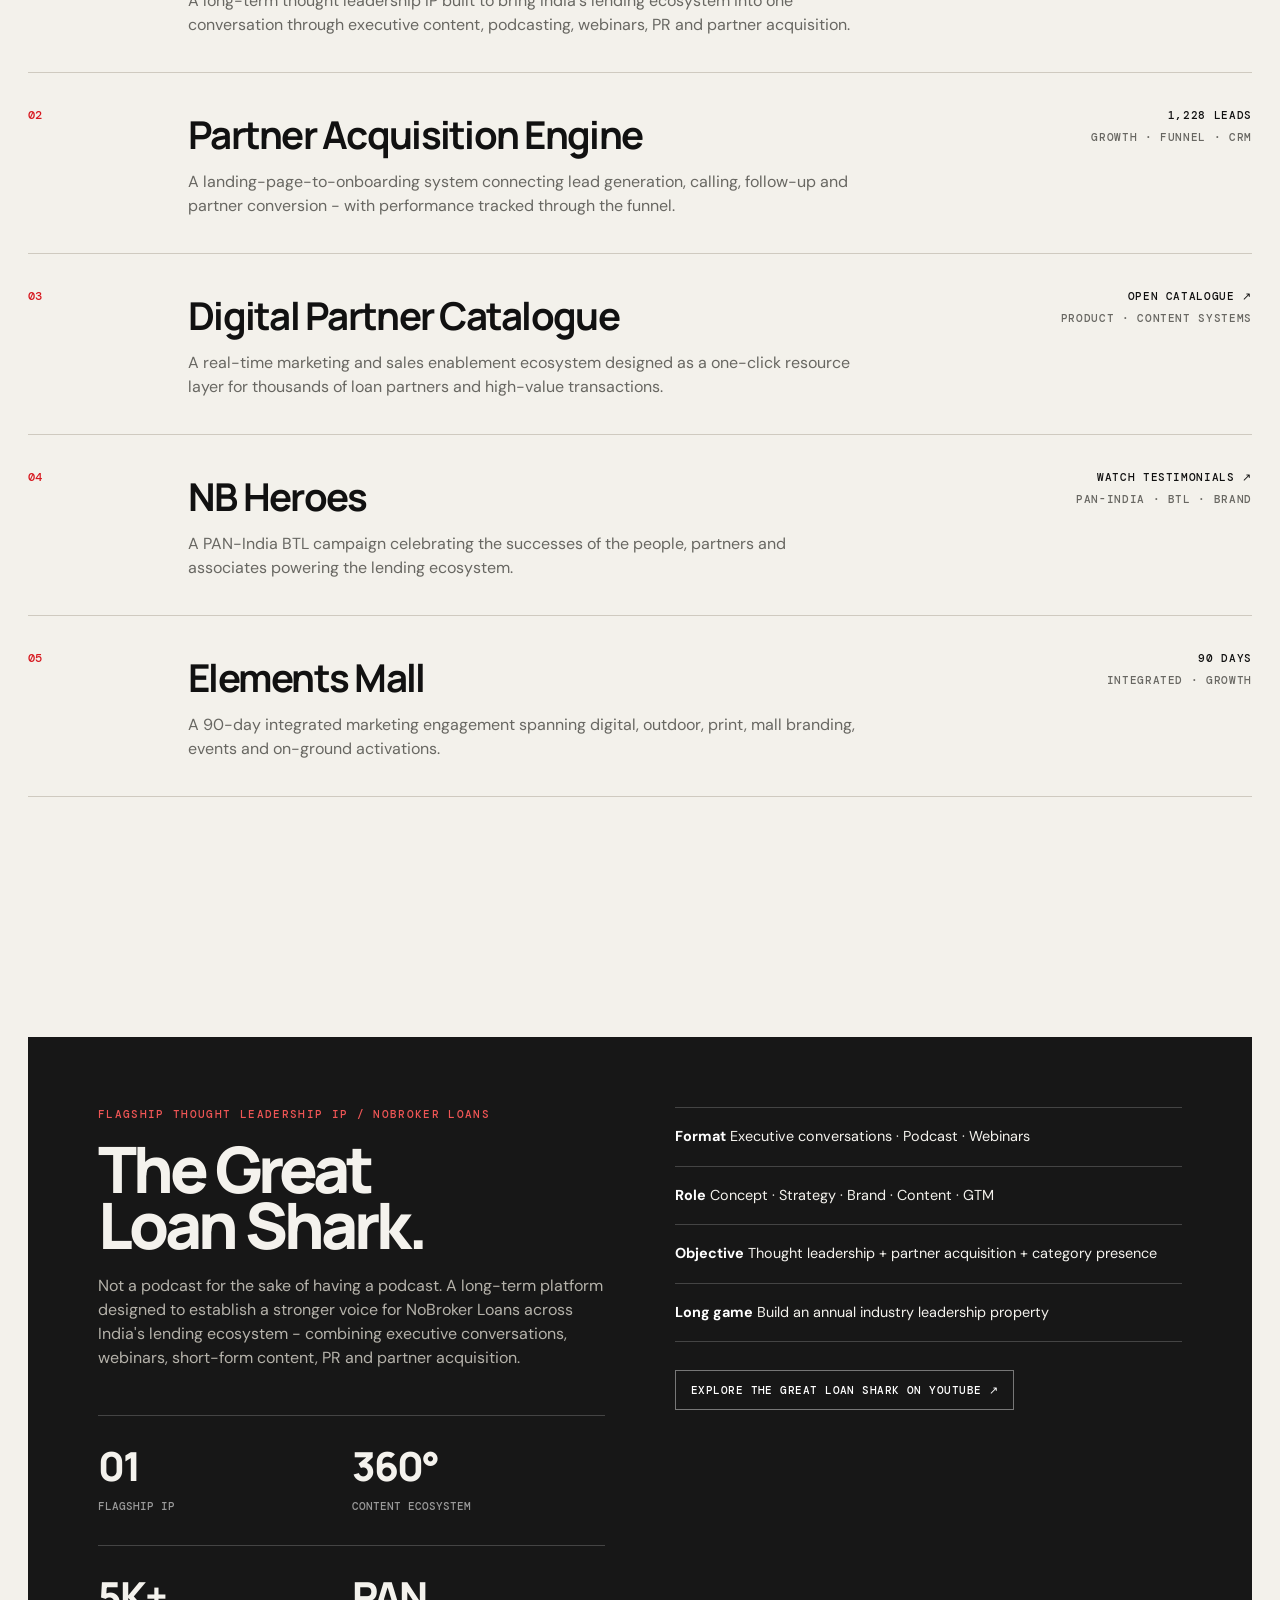
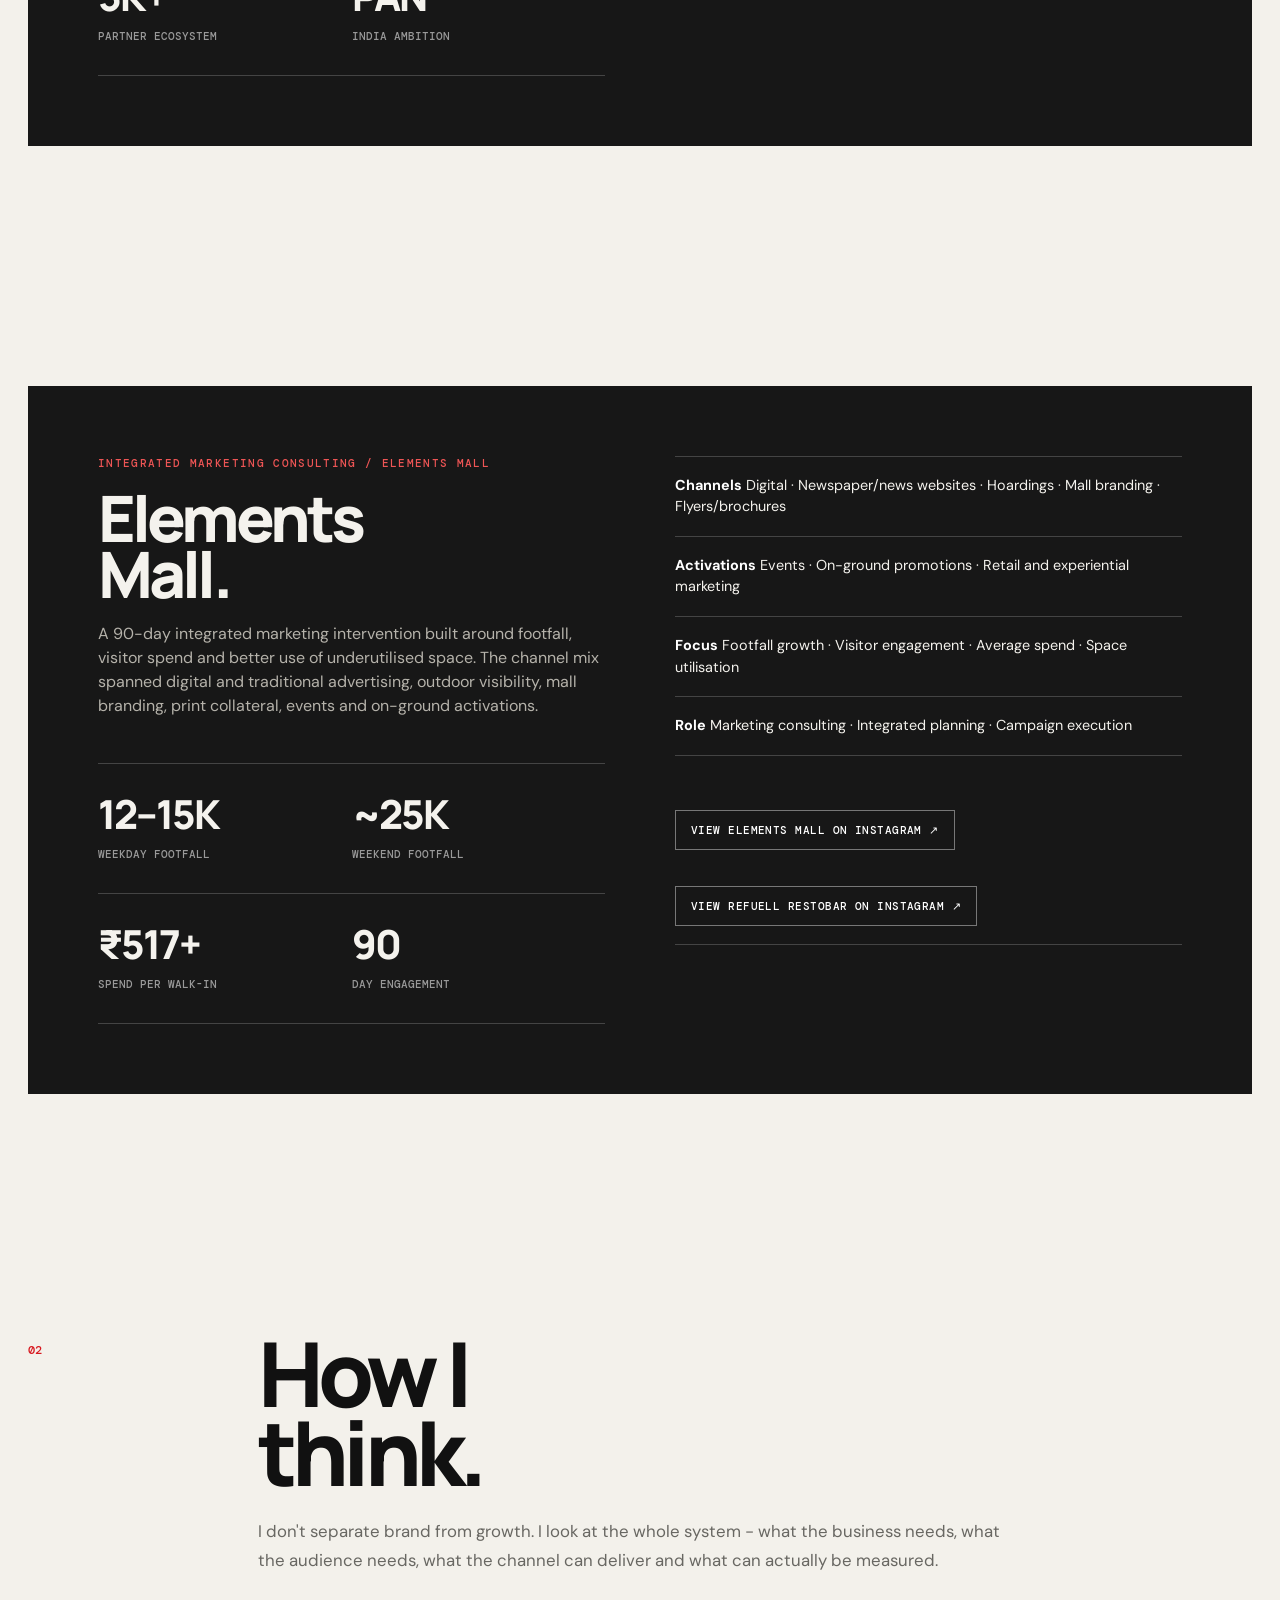
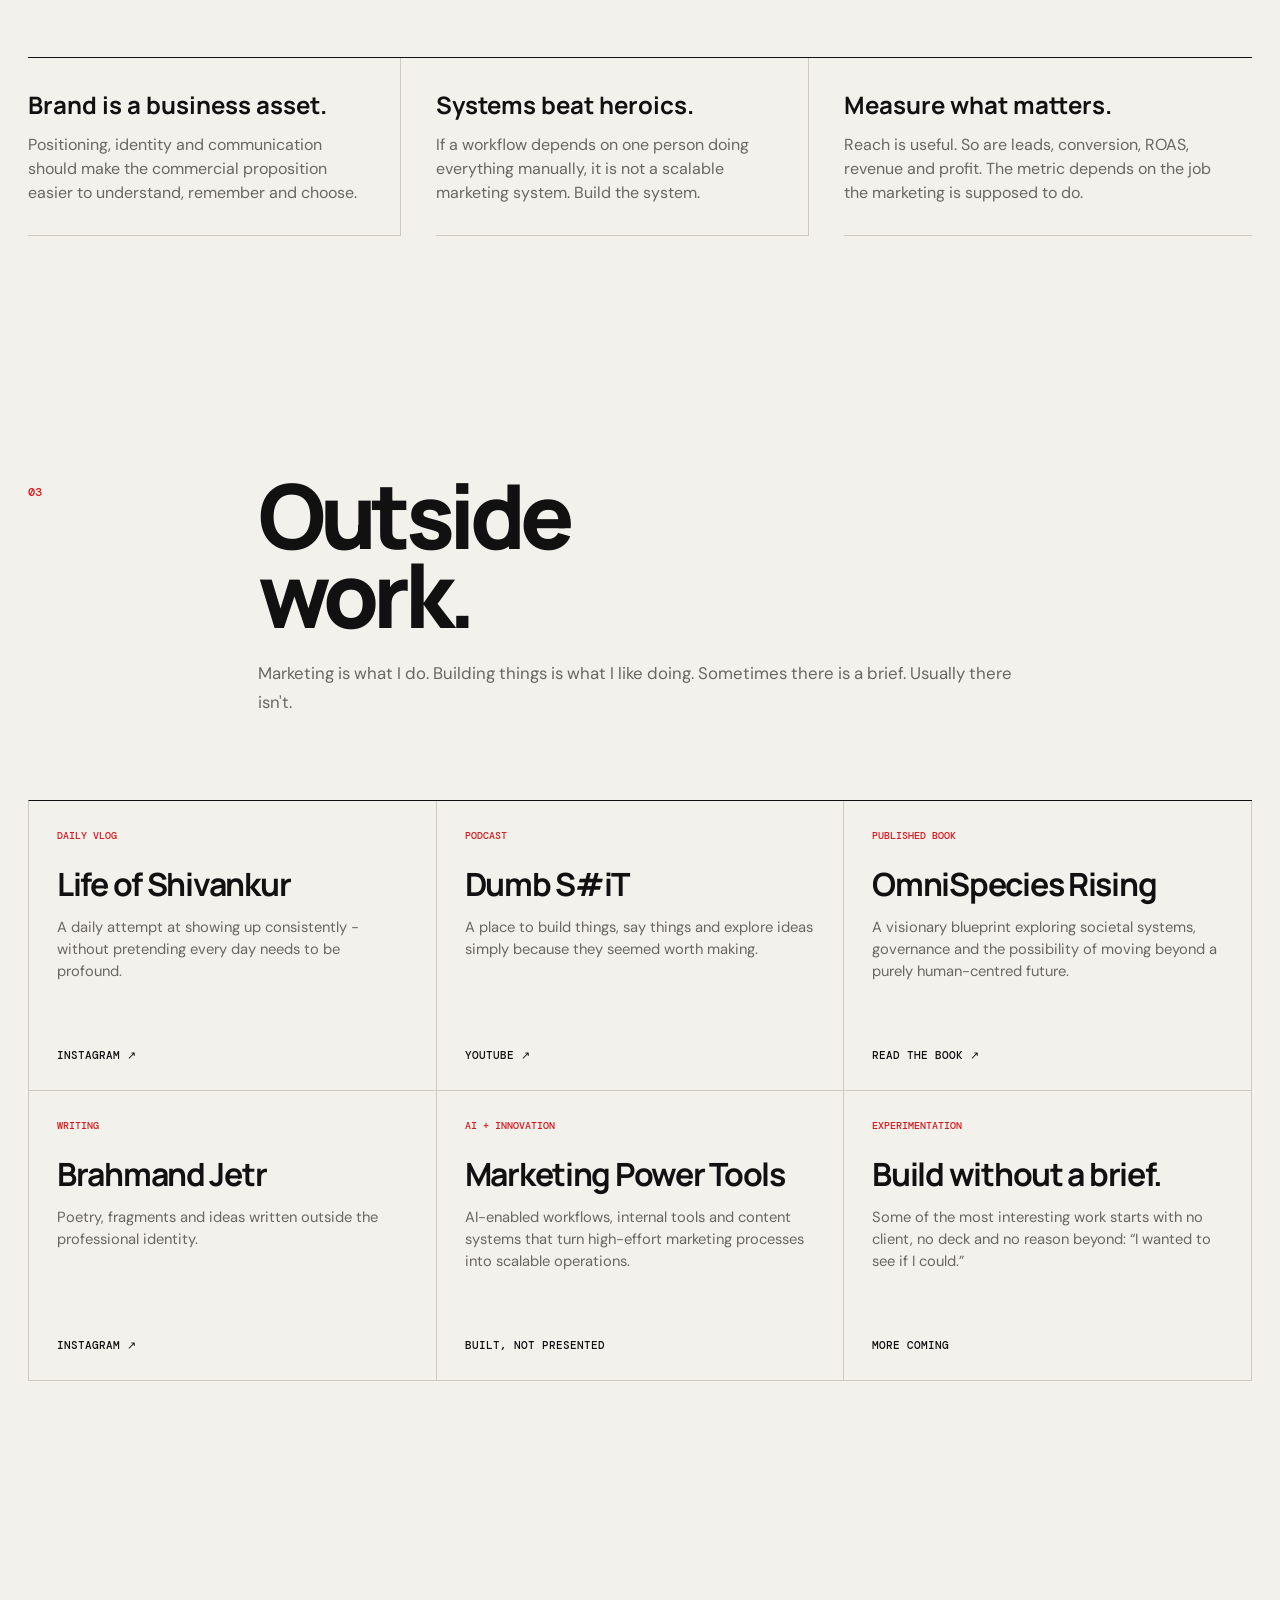
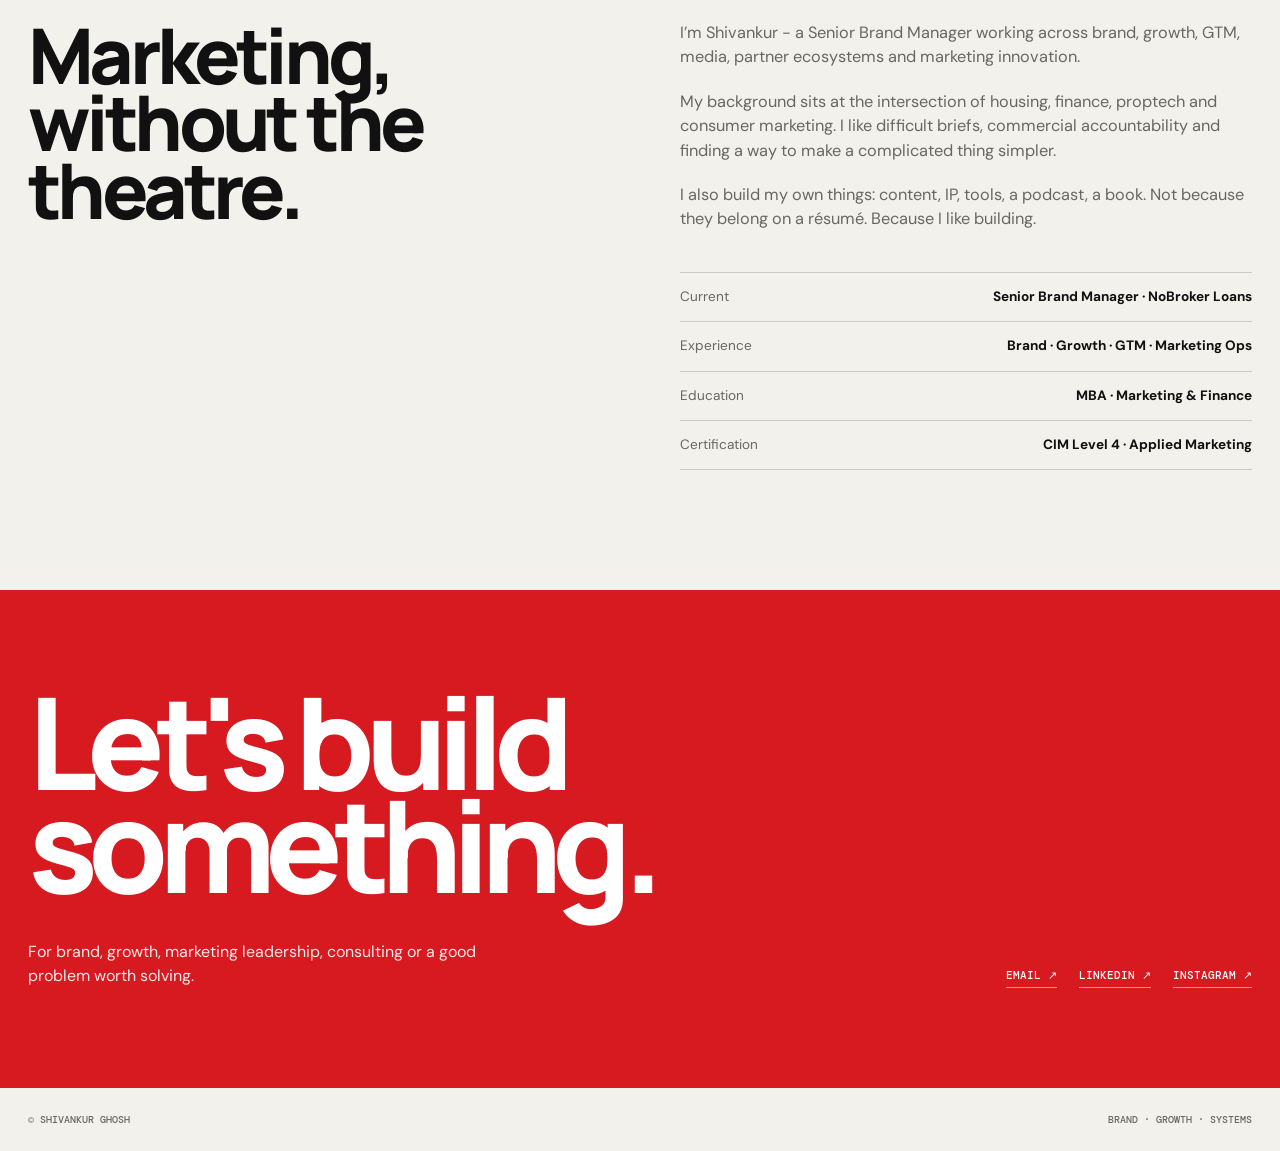
==== commit 50f5aba1: "Update print styles and navigation buttons" ====
--- a/index.html
+++ b/index.html
@@ -44,15 +44,19 @@
 @media print{.tour-trigger,.tour-scrim,.tour-card{display:none!important}}
 
 @media(max-width:850px){.wrap{width:min(calc(100% - 32px),var(--max))}.links a:not(.keep),.links .print{display:none}.hero{grid-template-columns:1fr;gap:55px;padding-top:125px}.hero-side{max-width:350px}.section-top{grid-template-columns:70px 1fr;gap:15px}.work-item{grid-template-columns:55px 1fr;gap:18px}.work-meta{grid-column:2;text-align:left}.case{padding:40px 25px}.case-grid,.about{grid-template-columns:1fr;gap:50px}.experiments,.principles{grid-template-columns:1fr}.principle:not(:last-child){border-right:0;margin-right:0;padding-right:0}.contact-row{align-items:start;flex-direction:column}.contact-links{flex-wrap:wrap}.statement{display:block}.statement b{display:block;margin-bottom:8px}}
-@media print{nav,.statement,.print,.links,.arrow,.contact{display:none!important}body{background:#fff;color:#000}.hero{padding-top:40px;min-height:auto}.wrap{width:90%}section{padding:45px 0}.case{color:#000;background:#eee}.case p,.work p,.lead,.experiment p,.about-copy p{color:#333}.case-list{border-color:#aaa}.case-list div,.stat{border-color:#aaa}a{text-decoration:none}}
+@media print{nav,.print,.links,.arrow,.tour-trigger,.video-replay{display:none!important}body{background:#fff;color:#000}.hero{padding-top:40px;min-height:auto}.wrap{width:90%}section{padding:45px 0}.case{color:#000;background:#eee}.case p,.work p,.lead,.experiment p,.about-copy p{color:#333}.case-list{border-color:#aaa}.case-list div,.stat{border-color:#aaa}a{text-decoration:none}}
 
 .social-proof-links{display:flex;flex-direction:column;gap:8px;margin-top:8px}
 .social-proof-links .case-cta{display:inline-flex;align-self:flex-start}
+
+
+.print-chooser[hidden],.print-celebration[hidden]{display:none!important}.print-chooser{position:fixed;inset:0;z-index:1100;background:rgba(17,17,17,.78);display:grid;place-items:center;padding:20px}.print-chooser-card{position:relative;width:min(560px,100%);background:var(--paper);border:1px solid var(--ink);padding:clamp(24px,5vw,42px);box-shadow:12px 12px 0 var(--red)}.print-chooser-card .kicker{margin:0 0 15px}.print-chooser-card h2{font:800 clamp(2.2rem,7vw,4rem)/.9 var(--display);letter-spacing:-.06em;margin:0 0 18px}.print-chooser-card>p:not(.kicker){color:var(--muted);margin:0 0 25px}.chooser-close{position:absolute;right:16px;top:12px;border:0;background:transparent;font-size:2rem;cursor:pointer}.chooser-option{display:flex;width:100%;align-items:center;justify-content:space-between;gap:20px;text-align:left;border:1px solid var(--ink);padding:17px 18px;margin-top:10px;background:transparent;color:var(--ink);cursor:pointer}.chooser-option:hover{background:var(--ink);color:var(--paper)}.chooser-option strong,.chooser-option small{display:block}.chooser-option strong{font:700 1.05rem var(--display)}.chooser-option small{font-size:.8rem;opacity:.75;margin-top:5px;line-height:1.4}.chooser-option>b{font:500 1.3rem var(--mono)}.print-celebration{position:fixed;inset:0;z-index:1200;background:#d71920;display:grid;place-items:center;padding:20px;overflow:hidden}.gang-card{text-align:center;color:#fff;transform:rotate(-3deg);border:4px solid #111;padding:clamp(28px,6vw,65px);background:#f3f1eb;box-shadow:15px 15px 0 #111;animation:gang-pop .45s cubic-bezier(.2,1.6,.4,1) both}.gang-card span{font:500 .8rem var(--mono);letter-spacing:.2em;color:#111}.gang-card strong{display:block;font:900 clamp(4rem,15vw,9rem)/.76 var(--display);letter-spacing:-.09em;color:#d71920;text-shadow:3px 3px 0 #111;margin:25px 0}.gang-card i{font-style:normal;color:#111;font-size:2rem;letter-spacing:.5em}.gang-card button{display:block;margin:28px auto 0;background:#111;color:white;border:0;padding:12px 18px;font:500 .72rem var(--mono);cursor:pointer}@keyframes gang-pop{from{transform:scale(.45) rotate(8deg);opacity:0}to{transform:rotate(-3deg);opacity:1}}
+@media print{.print-chooser,.print-celebration{display:none!important}}
 
 </style>
 </head>
 <body>
-<nav><div class="wrap nav"><a class="logo" href="#top">SHIVANKUR<span>.</span></a><div class="links"><a href="#work">Work</a><a href="#thinking">Thinking</a><a href="#outside">Outside work</a><a href="#about">About</a><button class="tour-trigger keep" id="startTour" type="button">Take the tour ↗</button><button class="print" onclick="window.print()">Print file ↗</button></div></div></nav>
+<nav><div class="wrap nav"><a class="logo" href="#top">SHIVANKUR<span>.</span></a><div class="links"><a href="#work">Work</a><a href="#thinking">Thinking</a><a href="#outside">Outside work</a><a href="#about">About</a><button class="tour-trigger keep" id="startTour" type="button">Take the tour ↗</button><button class="print" id="lfgButton" type="button">LFG ↗</button></div></div></nav>
 <main id="top">
 <section class="wrap hero" id="hero-tour">
   <div>
@@ -156,6 +160,16 @@
   <div class="tour-progress"><span id="tourProgress"></span></div>
   <div class="tour-actions"><button id="tourPrev" type="button">Back</button><span></span><button class="tour-next" id="tourNext" type="button">Start tour ↗</button></div>
 </aside>
+<div class="print-chooser" id="printChooser" hidden role="dialog" aria-modal="true" aria-labelledby="printChooserTitle"><div class="print-chooser-card"><button class="chooser-close" id="closePrintChooser" type="button" aria-label="Close">×</button><p class="kicker">YOUR CALL</p><h2 id="printChooserTitle">What are we printing?</h2><p>Pick your CV file, or print this portfolio exactly as it appears on screen.</p><a class="chooser-option" href="Shivankur_Ghosh_CV_Updated.docx" download><span><strong>Print my CV</strong><small>Download the Word document, then print it from Word or Pages.</small></span><b>↓</b></a><button class="chooser-option chooser-print" id="printWebsite" type="button"><span><strong>Print the website</strong><small>Open your browser’s print dialog for this page.</small></span><b>↗</b></button></div></div>
+<div class="print-celebration" id="printCelebration" hidden aria-live="polite"><div class="gang-card"><span>JOB DONE.</span><strong>GANG<br>GANG!</strong><i>✳ ✦ ✳</i><button id="dismissCelebration" type="button">BACK TO IT ↗</button></div></div>
+<script>
+(() => {
+ const chooser=document.getElementById('printChooser'),lfg=document.getElementById('lfgButton'),close=document.getElementById('closePrintChooser'),printWebsite=document.getElementById('printWebsite'),celebration=document.getElementById('printCelebration'),dismiss=document.getElementById('dismissCelebration');let printingWebsite=false;
+ function closeChooser(){chooser.hidden=true;lfg.focus();}
+ lfg.addEventListener('click',()=>{chooser.hidden=false;close.focus()});close.addEventListener('click',closeChooser);chooser.addEventListener('click',e=>{if(e.target===chooser)closeChooser()});document.addEventListener('keydown',e=>{if(e.key==='Escape'&&!chooser.hidden)closeChooser()});
+ printWebsite.addEventListener('click',()=>{printingWebsite=true;chooser.hidden=true;window.print()});window.addEventListener('afterprint',()=>{if(printingWebsite){printingWebsite=false;celebration.hidden=false}});dismiss.addEventListener('click',()=>{celebration.hidden=true});
+})();
+</script>
 <script>
 (function(){
   const steps=[
@@ -167,8 +181,8 @@
     {target:'#thinking',title:'How I think.',text:'Three principles explain how I approach marketing: brand as a business asset, systems over manual heroics, and measurement tied to the job.',position:'top'},
     {target:'#outside',title:'Outside work.',text:'Personal projects live here: vlogging, podcasting, a published book, poetry and experiments with AI and tools.',position:'top'},
     {target:'#about',title:'The professional context.',text:'A concise introduction to my experience, current role, education and certification.',position:'top'},
-    {target:'#contact',title:'Start a conversation.',text:'Use the contact links to reach me. The “Print file” option in the navigation creates a print-friendly version of the portfolio.',position:'top'},
-    {target:'#startTour',title:'That’s the tour.',text:'You can replay this walkthrough any time using “Take the tour” in the navigation. External links open in a new tab where configured.',position:'top'}
+    {target:'#contact',title:'Start a conversation.',text:'Use the contact links to reach me. The LFG button lets you download the CV Word file or print this portfolio from your browser.',position:'top'},
+    {target:'#startTour',title:'That’s the tour.',text:'This walkthrough only starts when you choose “Take the tour” in the navigation. External links open in a new tab where configured.',position:'top'}
   ];
   const scrim=document.getElementById('tourScrim'),card=document.getElementById('tourCard'),title=document.getElementById('tourTitle'),text=document.getElementById('tourText'),count=document.getElementById('tourCount'),progress=document.getElementById('tourProgress'),prev=document.getElementById('tourPrev'),next=document.getElementById('tourNext');
   let index=-1,focusEl=null;
@@ -180,7 +194,7 @@
   }
   function move(delta){if(index===steps.length-1 && delta>0){closeTour();return}index=Math.max(0,Math.min(steps.length-1,index+delta));render();}
   document.getElementById('startTour').addEventListener('click',openTour);document.getElementById('tourSkip').addEventListener('click',closeTour);prev.addEventListener('click',()=>move(-1));next.addEventListener('click',()=>move(1));scrim.addEventListener('click',closeTour);document.addEventListener('keydown',e=>{if(index<0)return;if(e.key==='Escape')closeTour();if(e.key==='ArrowRight')move(1);if(e.key==='ArrowLeft')move(-1)});
-  try{if(!sessionStorage.getItem('portfolioTourSeen')){setTimeout(openTour,800)}}catch(e){}
+  // The walkthrough is opt-in only; never launch it automatically.
 })();
 </script>
 
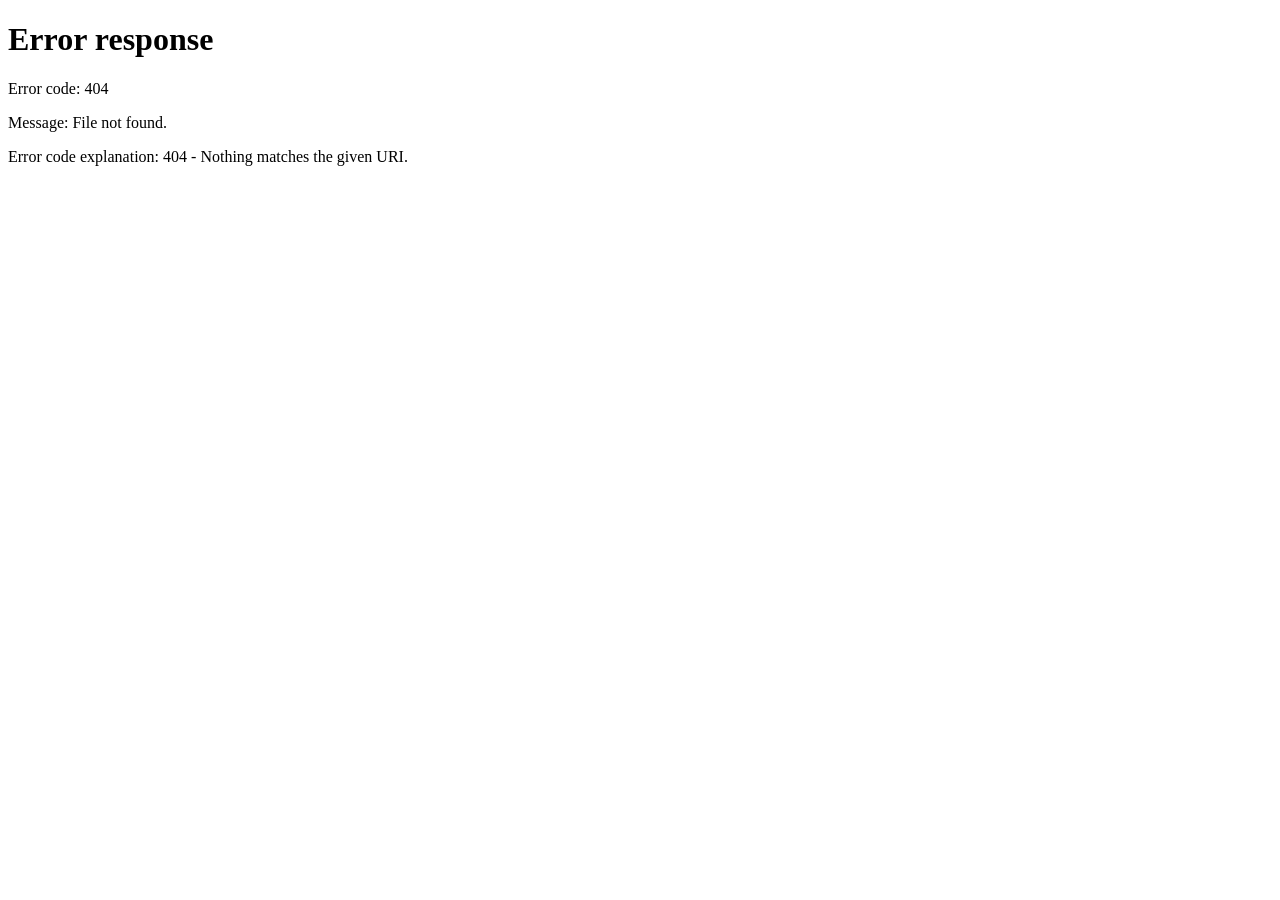
==== commit adb66303: "Update and rename index.html.html to index.html" ====
--- a/index.html
+++ b/index.html
@@ -1,262 +1 @@
-<!DOCTYPE html>
-<html lang="en">
-<head>
-<meta charset="UTF-8" />
-<meta name="viewport" content="width=device-width, initial-scale=1.0" />
-<meta name="description" content="Shivankur Ghosh - Senior Brand Manager building brands, growth systems and ideas." />
-<meta name="theme-color" content="#f3f1eb" />
-<link rel="icon" type="image/png" href="assets/favicon.png" />
-<link rel="apple-touch-icon" href="assets/favicon.png" />
-<title>Shivankur Ghosh - Brand. Growth. Systems.</title>
-<style>
-@import url('https://fonts.googleapis.com/css2?family=DM+Mono:wght@400;500&family=DM+Sans:wght@400;500;700&family=Manrope:wght@400;600;700;800&display=swap');
-:root{
-  --paper:#f3f1eb; --ink:#111; --muted:#686762; --line:#cfcac0;
-  --red:#d71920; --dark:#171717; --max:1320px;
-  --sans:'DM Sans',Arial,sans-serif; --display:'Manrope',Arial,sans-serif; --mono:'DM Mono',monospace;
-}
-*{box-sizing:border-box} html{scroll-behavior:smooth} body{margin:0;background:var(--paper);color:var(--ink);font-family:var(--sans);line-height:1.5} a{color:inherit;text-decoration:none} button{font:inherit} ::selection{background:var(--red);color:#fff}
-.wrap{width:min(calc(100% - 56px),var(--max));margin:auto}
-nav{position:fixed;top:0;left:0;right:0;z-index:20;background:rgba(243,241,235,.9);backdrop-filter:blur(14px);border-bottom:1px solid var(--line)}
-.nav{height:72px;display:flex;align-items:center;justify-content:space-between}.logo{font:800 1rem var(--display);letter-spacing:-.04em}.logo b{color:var(--red)}
-.links{display:flex;gap:25px;align-items:center;font:500 .72rem var(--mono);text-transform:uppercase;letter-spacing:.06em}.links a:hover{color:var(--red)}
-.print{border:1px solid var(--ink);background:transparent;padding:9px 13px;cursor:pointer}.print:hover{background:var(--ink);color:#fff}
-.hero{padding:145px 0 105px;min-height:94vh;display:grid;grid-template-columns:1.55fr .45fr;gap:70px;align-items:end;border-bottom:1px solid var(--line)}
-.kicker{font:500 .72rem var(--mono);text-transform:uppercase;letter-spacing:.13em;margin-bottom:28px}.kicker span{color:var(--red)}
-h1{font:800 clamp(4.2rem,10vw,10rem) var(--display);line-height:.82;letter-spacing:-.075em;margin:0;max-width:1050px}h1 .outline{-webkit-text-stroke:1.5px var(--ink);color:transparent}
-.hero-intro{max-width:700px;margin:38px 0 0;font-size:1.16rem;line-height:1.7}.hero-intro strong{font-weight:700}.hero-side{border-top:1px solid var(--ink);padding-top:15px;font-size:.88rem;color:var(--muted)}.hero-side strong{display:block;color:var(--ink);font-size:.98rem;margin-bottom:8px}.arrow{font-size:1.2rem;color:var(--red);display:inline-block;margin-top:30px}
-.hero-media{max-width:290px;margin-left:auto;width:100%}.hero-video-frame{position:relative;background:#111;border:1px solid var(--ink);overflow:hidden}.hero-video{display:block;width:100%;aspect-ratio:9/16;object-fit:cover;background:#111}.video-replay{display:block;width:100%;border:1px solid var(--ink);border-top:0;background:var(--paper);color:var(--ink);padding:11px 14px;text-align:left;font:500 .68rem var(--mono);text-transform:uppercase;letter-spacing:.06em;cursor:pointer;transition:background .2s,color .2s}.video-replay:hover{background:var(--ink);color:var(--paper)}.video-replay:focus-visible{outline:2px solid var(--red);outline-offset:3px}.hero-video-label{display:flex;justify-content:space-between;gap:12px;padding:10px 0;font:500 .65rem var(--mono);text-transform:uppercase;letter-spacing:.06em;color:var(--muted)}.hero-video-label strong{color:var(--red);font-weight:500}.hero-side{margin-top:20px}
-
-.statement{padding:30px 0;border-bottom:1px solid var(--line);display:flex;justify-content:space-between;gap:30px;font:500 .73rem var(--mono);text-transform:uppercase;letter-spacing:.07em}.statement b{font-weight:500;color:var(--red)}
-section{padding:120px 0}.section-top{display:grid;grid-template-columns:180px 1fr;gap:50px;margin-bottom:65px}.num{font:500 .72rem var(--mono);color:var(--red);padding-top:9px}.num:before{content:'0';}.section-title{font:800 clamp(3rem,7vw,7rem) var(--display);line-height:.88;letter-spacing:-.065em;margin:0}.lead{max-width:760px;font-size:1.05rem;color:var(--muted);margin-top:25px;line-height:1.75}
-.work{border-top:1px solid var(--ink)}.work-item{display:grid;grid-template-columns:120px 1fr 300px;gap:40px;padding:35px 0;border-bottom:1px solid var(--line);align-items:start;transition:.25s}.work-item:hover{padding-left:10px}.work-no{font:500 .72rem var(--mono);color:var(--red)}.work h3{font:700 clamp(1.8rem,3vw,3.2rem) var(--display);letter-spacing:-.045em;margin:0 0 9px}.work p{margin:0;color:var(--muted);max-width:680px}.work-meta{font:500 .68rem var(--mono);text-transform:uppercase;letter-spacing:.06em;color:var(--muted);text-align:right}.work-meta span{display:block;color:var(--ink);margin-bottom:8px}
-.case{background:var(--dark);color:#f4f2ed;padding:70px}.case-grid{display:grid;grid-template-columns:1fr 1fr;gap:70px}.case .eyebrow{font:500 .7rem var(--mono);color:#e55;text-transform:uppercase;letter-spacing:.12em}.case h3{font:800 clamp(2.7rem,5vw,5.5rem) var(--display);line-height:.88;letter-spacing:-.06em;margin:20px 0}.case p{color:#b5b2aa;max-width:620px}.case-stats{display:grid;grid-template-columns:repeat(2,1fr);border-top:1px solid #444;margin-top:45px}.stat{padding:22px 15px 0 0;border-bottom:1px solid #444;min-height:130px}.stat strong{display:block;font:800 2.5rem var(--display);letter-spacing:-.05em}.stat small{color:#999;font:500 .66rem var(--mono);text-transform:uppercase}.case-list{border-top:1px solid #444}.case-list div{padding:18px 0;border-bottom:1px solid #444;font-size:.9rem}.case-list b{color:#fff}
-.experiments{display:grid;grid-template-columns:repeat(3,1fr);gap:0;border-top:1px solid var(--ink);border-left:1px solid var(--line)}.experiment{min-height:290px;padding:28px;border-right:1px solid var(--line);border-bottom:1px solid var(--line);display:flex;flex-direction:column;justify-content:space-between}.experiment .tag{font:500 .65rem var(--mono);text-transform:uppercase;color:var(--red)}.experiment h3{font:700 2rem var(--display);letter-spacing:-.04em;margin:20px 0 10px}.experiment p{color:var(--muted);font-size:.92rem;margin:0}.experiment .go{font:500 .7rem var(--mono);text-transform:uppercase;margin-top:25px}.experiment:hover{background:#e9e6de}
-.principles{display:grid;grid-template-columns:repeat(3,1fr);gap:0;border-top:1px solid var(--ink)}.principle{padding:30px 30px 30px 0;border-bottom:1px solid var(--line)}.principle:not(:last-child){border-right:1px solid var(--line);padding-right:35px;margin-right:35px}.principle h3{font:700 1.5rem var(--display);margin:0 0 12px}.principle p{color:var(--muted);margin:0}
-.about{display:grid;grid-template-columns:1fr 1fr;gap:80px}.about h2{font:800 clamp(3.2rem,6vw,6rem) var(--display);line-height:.88;letter-spacing:-.06em;margin:0}.about-copy p{font-size:1.02rem;color:var(--muted);margin:0 0 20px}.facts{margin-top:40px;border-top:1px solid var(--line)}.fact{display:flex;justify-content:space-between;gap:20px;padding:14px 0;border-bottom:1px solid var(--line);font-size:.85rem}.fact span:first-child{color:var(--muted)}
-.contact{background:var(--red);color:#fff;padding:100px 0}.contact h2{font:800 clamp(4rem,10vw,10rem) var(--display);line-height:.8;letter-spacing:-.075em;margin:0 0 45px}.contact-row{display:flex;justify-content:space-between;align-items:end;gap:30px}.contact-row p{max-width:480px;margin:0;color:#ffe9e9}.contact-links{display:flex;gap:22px;font:500 .7rem var(--mono);text-transform:uppercase}.contact-links a{border-bottom:1px solid rgba(255,255,255,.55);padding-bottom:5px}.contact-links a:hover{border-color:#fff}
-footer{padding:25px 0;display:flex;justify-content:space-between;font:500 .65rem var(--mono);text-transform:uppercase;color:var(--muted)}
-
-.tour-trigger{border:1px solid var(--ink);background:var(--ink);color:#fff;padding:9px 13px;cursor:pointer;font:500 .68rem var(--mono);text-transform:uppercase;letter-spacing:.04em;white-space:nowrap}.tour-trigger:hover{background:var(--red);border-color:var(--red)}
-.case-cta{display:inline-flex;margin-top:28px;padding:12px 15px;border:1px solid #777;color:#fff;font:500 .7rem var(--mono);text-transform:uppercase;letter-spacing:.04em}.case-cta:hover{background:#f4f2ed;color:#111;border-color:#f4f2ed}
-.tour-scrim{position:fixed;inset:0;z-index:1000;background:rgba(10,10,10,.72);display:none}.tour-scrim.active{display:block}.tour-focus{position:relative!important;z-index:1002!important;outline:2px solid var(--red)!important;outline-offset:6px!important;box-shadow:0 0 0 9999px rgba(10,10,10,.72)!important;border-radius:2px}.tour-card{position:fixed;z-index:1004;left:50%;bottom:28px;transform:translateX(-50%);width:min(520px,calc(100vw - 32px));padding:24px;background:var(--paper);color:var(--ink);border-top:4px solid var(--red);box-shadow:0 16px 60px rgba(0,0,0,.3)}.tour-card-top{display:flex;justify-content:space-between;align-items:center;gap:16px;font:500 .65rem var(--mono);text-transform:uppercase;color:var(--muted)}.tour-card h3{font:800 1.7rem var(--display);letter-spacing:-.04em;line-height:1.05;margin:14px 0 8px}.tour-card p{font-size:.92rem;color:#555;margin:0;max-width:60ch}.tour-actions{display:flex;align-items:center;justify-content:space-between;gap:10px;margin-top:22px}.tour-actions button{padding:10px 13px;border:1px solid var(--ink);background:transparent;cursor:pointer;font:500 .68rem var(--mono);text-transform:uppercase}.tour-actions .tour-next{background:var(--ink);color:#fff}.tour-actions .tour-next:hover{background:var(--red);border-color:var(--red)}.tour-actions button:disabled{opacity:.35;cursor:default}.tour-progress{height:3px;background:#d7d2c8;margin-top:18px}.tour-progress span{display:block;height:100%;background:var(--red);width:0;transition:width .2s}.tour-close{border:0!important;padding:4px!important;text-decoration:underline;color:var(--muted)}
-@media(max-width:850px){.links .tour-trigger{display:inline-block;padding:8px;font-size:.58rem}.tour-card{bottom:12px;padding:19px}.tour-card h3{font-size:1.45rem}}
-@media print{.tour-trigger,.tour-scrim,.tour-card{display:none!important}}
-
-@media(max-width:850px){.wrap{width:min(calc(100% - 32px),var(--max))}.links a:not(.keep),.links .print{display:none}.hero{grid-template-columns:1fr;gap:55px;padding-top:125px}.hero-side{max-width:350px}.section-top{grid-template-columns:70px 1fr;gap:15px}.work-item{grid-template-columns:55px 1fr;gap:18px}.work-meta{grid-column:2;text-align:left}.case{padding:40px 25px}.case-grid,.about{grid-template-columns:1fr;gap:50px}.experiments,.principles{grid-template-columns:1fr}.principle:not(:last-child){border-right:0;margin-right:0;padding-right:0}.contact-row{align-items:start;flex-direction:column}.contact-links{flex-wrap:wrap}.statement{display:block}.statement b{display:block;margin-bottom:8px}}
-@media print{nav,.print,.links,.arrow,.tour-trigger,.video-replay{display:none!important}body{background:#fff;color:#000}.hero{padding-top:40px;min-height:auto}.wrap{width:90%}section{padding:45px 0}.case{color:#000;background:#eee}.case p,.work p,.lead,.experiment p,.about-copy p{color:#333}.case-list{border-color:#aaa}.case-list div,.stat{border-color:#aaa}a{text-decoration:none}}
-
-.social-proof-links{display:flex;flex-direction:column;gap:8px;margin-top:8px}
-.social-proof-links .case-cta{display:inline-flex;align-self:flex-start}
-
-
-.print-chooser[hidden],.print-celebration[hidden]{display:none!important}.print-chooser{position:fixed;inset:0;z-index:1100;background:rgba(17,17,17,.78);display:grid;place-items:center;padding:20px}.print-chooser-card{position:relative;width:min(560px,100%);background:var(--paper);border:1px solid var(--ink);padding:clamp(24px,5vw,42px);box-shadow:12px 12px 0 var(--red)}.print-chooser-card .kicker{margin:0 0 15px}.print-chooser-card h2{font:800 clamp(2.2rem,7vw,4rem)/.9 var(--display);letter-spacing:-.06em;margin:0 0 18px}.print-chooser-card>p:not(.kicker){color:var(--muted);margin:0 0 25px}.chooser-close{position:absolute;right:16px;top:12px;border:0;background:transparent;font-size:2rem;cursor:pointer}.chooser-option{display:flex;width:100%;align-items:center;justify-content:space-between;gap:20px;text-align:left;border:1px solid var(--ink);padding:17px 18px;margin-top:10px;background:transparent;color:var(--ink);cursor:pointer}.chooser-option:hover{background:var(--ink);color:var(--paper)}.chooser-option strong,.chooser-option small{display:block}.chooser-option strong{font:700 1.05rem var(--display)}.chooser-option small{font-size:.8rem;opacity:.75;margin-top:5px;line-height:1.4}.chooser-option>b{font:500 1.3rem var(--mono)}.print-celebration{position:fixed;inset:0;z-index:1200;background:#d71920;display:grid;place-items:center;padding:20px;overflow:hidden}.gang-card{text-align:center;color:#fff;transform:rotate(-3deg);border:4px solid #111;padding:clamp(28px,6vw,65px);background:#f3f1eb;box-shadow:15px 15px 0 #111;animation:gang-pop .45s cubic-bezier(.2,1.6,.4,1) both}.gang-card span{font:500 .8rem var(--mono);letter-spacing:.2em;color:#111}.gang-card strong{display:block;font:900 clamp(4rem,15vw,9rem)/.76 var(--display);letter-spacing:-.09em;color:#d71920;text-shadow:3px 3px 0 #111;margin:25px 0}.gang-card i{font-style:normal;color:#111;font-size:2rem;letter-spacing:.5em}.gang-card button{display:block;margin:28px auto 0;background:#111;color:white;border:0;padding:12px 18px;font:500 .72rem var(--mono);cursor:pointer}@keyframes gang-pop{from{transform:scale(.45) rotate(8deg);opacity:0}to{transform:rotate(-3deg);opacity:1}}
-@media print{.print-chooser,.print-celebration{display:none!important}}
-
-</style>
-</head>
-<body>
-<nav><div class="wrap nav"><a class="logo" href="#top">SHIVANKUR<span>.</span></a><div class="links"><a href="#work">Work</a><a href="#thinking">Thinking</a><a href="#outside">Outside work</a><a href="#about">About</a><button class="tour-trigger keep" id="startTour" type="button">Take the tour ↗</button><button class="print" id="lfgButton" type="button">LFG ↗</button></div></div></nav>
-<main id="top">
-<section class="wrap hero" id="hero-tour">
-  <div>
-    <div class="kicker">Senior Brand Manager <span>/</span> Brand · Growth · GTM</div>
-    <h1>I build<br><span class="outline">brands.</span><br>systems.</h1>
-    <p class="hero-intro">I work across <strong>brand strategy, full-funnel growth, GTM, partner ecosystems and marketing innovation</strong> - turning business objectives into things people can actually see, use and measure.</p>
-  </div>
-  <div class="hero-media">
-    <div class="hero-video-frame">
-      <video id="introVideo" class="hero-video" playsinline preload="metadata" poster="assets/shivankur-whats-good-poster.jpg" aria-label="Shivankur says, What's good?">
-        <source src="assets/shivankur-whats-good.mp4" type="video/mp4" />
-        Your browser does not support the video element.
-      </video>
-      <button class="video-replay" id="replayIntro" type="button" aria-label="Replay the introduction video with sound">
-        ↻ Replay with sound
-      </button>
-    </div>
-    <div class="hero-video-label"><span>Quick hello</span><strong>“What’s good?”</strong></div>
-    <aside class="hero-side"><strong>Based in Bengaluru, India.</strong>Currently building at NoBroker Loans. Previously across housing, proptech, finance and consumer businesses.<br><span class="arrow">↓</span></aside>
-  </div>
-</section>
-<div class="wrap statement"><b>01 - The work</b><span>Brand is a business asset. <b>Systems beat heroics.</b> Measure what matters.</span></div>
-
-<section id="work" class="wrap" data-tour="work">
-  <div class="section-top"><div class="num">1</div><div><h2 class="section-title">Selected<br>work.</h2><p class="lead">A selection of problems I have worked on across brand, growth, GTM, partner marketing, media and marketing operations.</p></div></div>
-  <div class="work">
-    <a class="work-item" href="#loan-shark"><div class="work-no">01</div><div><h3>The Great Loan Shark</h3><p>A long-term thought leadership IP built to bring India's lending ecosystem into one conversation through executive content, podcasting, webinars, PR and partner acquisition.</p></div><div class="work-meta"><span>NoBroker Loans</span>Brand IP · Thought Leadership</div></a>
-    <a class="work-item" href="#partner-engine"><div class="work-no">02</div><div><h3>Partner Acquisition Engine</h3><p>A landing-page-to-onboarding system connecting lead generation, calling, follow-up and partner conversion - with performance tracked through the funnel.</p></div><div class="work-meta"><span>1,228 leads</span>Growth · Funnel · CRM</div></a>
-    <a class="work-item" href="https://nbloans-catalog.vercel.app/" target="_blank" rel="noopener"><div class="work-no">03</div><div><h3>Digital Partner Catalogue</h3><p>A real-time marketing and sales enablement ecosystem designed as a one-click resource layer for thousands of loan partners and high-value transactions.</p></div><div class="work-meta"><span>Open catalogue ↗</span>Product · Content Systems</div></a>
-    <a class="work-item" href="https://youtube.com/playlist?list=PLmduRIIESQ5xilBxtNrGeoZM2ONSUV3eZ&si=g-9P7IgWfiAGXahl" target="_blank" rel="noopener"><div class="work-no">04</div><div><h3>NB Heroes</h3><p>A PAN-India BTL campaign celebrating the successes of the people, partners and associates powering the lending ecosystem.</p></div><div class="work-meta"><span>Watch testimonials ↗</span>PAN-India · BTL · Brand</div></a>
-    <a class="work-item" href="#elements"><div class="work-no">05</div><div><h3>Elements Mall</h3><p>A 90-day integrated marketing engagement spanning digital, outdoor, print, mall branding, events and on-ground activations.</p></div><div class="work-meta"><span>90 days</span>Integrated · Growth</div></a>
-  </div>
-</section>
-
-<section id="loan-shark" class="wrap" data-tour="loan-shark">
-  <div class="case"><div class="case-grid"><div><div class="eyebrow">Flagship thought leadership IP / NoBroker Loans</div><h3>The Great<br>Loan Shark.</h3><p>Not a podcast for the sake of having a podcast. A long-term platform designed to establish a stronger voice for NoBroker Loans across India's lending ecosystem - combining executive conversations, webinars, short-form content, PR and partner acquisition.</p><div class="case-stats"><div class="stat"><strong>01</strong><small>Flagship IP</small></div><div class="stat"><strong>360°</strong><small>Content ecosystem</small></div><div class="stat"><strong>5K+</strong><small>Partner ecosystem</small></div><div class="stat"><strong>PAN</strong><small>India ambition</small></div></div></div><div class="case-list"><div><b>Format</b> Executive conversations · Podcast · Webinars</div><div><b>Role</b> Concept · Strategy · Brand · Content · GTM</div><div><b>Objective</b> Thought leadership + partner acquisition + category presence</div><div><b>Long game</b> Build an annual industry leadership property</div><a class="case-cta" href="https://www.youtube.com/@thegreatloanshark" target="_blank" rel="noopener">Explore The Great Loan Shark on YouTube ↗</a></div></div></div>
-
-</section>
-
-<section id="elements" class="wrap" data-tour="elements">
-  <div class="case">
-    <div class="case-grid">
-      <div>
-        <div class="eyebrow">Integrated marketing consulting / Elements Mall</div>
-        <h3>Elements<br>Mall.</h3>
-        <p>A 90-day integrated marketing intervention built around footfall, visitor spend and better use of underutilised space. The channel mix spanned digital and traditional advertising, outdoor visibility, mall branding, print collateral, events and on-ground activations.</p>
-        <div class="case-stats">
-          <div class="stat"><strong>12–15K</strong><small>Weekday footfall</small></div>
-          <div class="stat"><strong>~25K</strong><small>Weekend footfall</small></div>
-          <div class="stat"><strong>₹517+</strong><small>Spend per walk-in</small></div>
-          <div class="stat"><strong>90</strong><small>Day engagement</small></div>
-        </div>
-      </div>
-      <div class="case-list">
-        <div><b>Channels</b> Digital · Newspaper/news websites · Hoardings · Mall branding · Flyers/brochures</div>
-        <div><b>Activations</b> Events · On-ground promotions · Retail and experiential marketing</div>
-        <div><b>Focus</b> Footfall growth · Visitor engagement · Average spend · Space utilisation</div>
-        <div><b>Role</b> Marketing consulting · Integrated planning · Campaign execution</div>
-        <div class="social-proof-links">
-          <a class="case-cta" href="https://www.instagram.com/elementsmall/?hl=en" target="_blank" rel="noopener">View Elements Mall on Instagram ↗</a>
-          <a class="case-cta" href="https://www.instagram.com/refuell_restobar/?hl=en" target="_blank" rel="noopener">View Refuell Restobar on Instagram ↗</a>
-        </div>
-      </div>
-    </div>
-  </div>
-</section>
-
-<section id="thinking" class="wrap" data-tour="thinking">
-  <div class="section-top"><div class="num">2</div><div><h2 class="section-title">How I<br>think.</h2><p class="lead">I don't separate brand from growth. I look at the whole system - what the business needs, what the audience needs, what the channel can deliver and what can actually be measured.</p></div></div>
-  <div class="principles">
-    <div class="principle"><h3>Brand is a business asset.</h3><p>Positioning, identity and communication should make the commercial proposition easier to understand, remember and choose.</p></div>
-    <div class="principle"><h3>Systems beat heroics.</h3><p>If a workflow depends on one person doing everything manually, it is not a scalable marketing system. Build the system.</p></div>
-    <div class="principle"><h3>Measure what matters.</h3><p>Reach is useful. So are leads, conversion, ROAS, revenue and profit. The metric depends on the job the marketing is supposed to do.</p></div>
-  </div>
-</section>
-
-<section id="outside" class="wrap" data-tour="outside">
-  <div class="section-top"><div class="num">3</div><div><h2 class="section-title">Outside<br>work.</h2><p class="lead">Marketing is what I do. Building things is what I like doing. Sometimes there is a brief. Usually there isn't.</p></div></div>
-  <div class="experiments">
-    <a class="experiment" href="https://instagram.com/lifeofshivankur" target="_blank" rel="noopener"><div><div class="tag">Daily Vlog</div><h3>Life of Shivankur</h3><p>A daily attempt at showing up consistently - without pretending every day needs to be profound.</p></div><div class="go">Instagram ↗</div></a>
-    <a class="experiment" href="https://www.youtube.com/@thedumbshitpod" target="_blank" rel="noopener"><div><div class="tag">Podcast</div><h3>Dumb S#iT</h3><p>A place to build things, say things and explore ideas simply because they seemed worth making.</p></div><div class="go">YouTube ↗</div></a>
-    <a class="experiment" href="https://www.amazon.in/OmniSpecies-Rising-Visionary-Brahmand-jetr-ebook/dp/B0F3XQYQRG" target="_blank" rel="noopener"><div><div class="tag">Published Book</div><h3>OmniSpecies Rising</h3><p>A visionary blueprint exploring societal systems, governance and the possibility of moving beyond a purely human-centred future.</p></div><div class="go">Read the book ↗</div></a>
-    <a class="experiment" href="https://instagram.com/brahmandjetr" target="_blank" rel="noopener"><div><div class="tag">Writing</div><h3>Brahmand Jetr</h3><p>Poetry, fragments and ideas written outside the professional identity.</p></div><div class="go">Instagram ↗</div></a>
-    <div class="experiment"><div><div class="tag">AI + Innovation</div><h3>Marketing Power Tools</h3><p>AI-enabled workflows, internal tools and content systems that turn high-effort marketing processes into scalable operations.</p></div><div class="go">Built, not presented</div></div>
-    <div class="experiment"><div><div class="tag">Experimentation</div><h3>Build without a brief.</h3><p>Some of the most interesting work starts with no client, no deck and no reason beyond: “I wanted to see if I could.”</p></div><div class="go">More coming</div></div>
-  </div>
-</section>
-
-<section id="about" class="wrap" data-tour="about">
-  <div class="about"><div><h2>Marketing,<br>without the<br>theatre.</h2></div><div class="about-copy"><p>I’m Shivankur - a Senior Brand Manager working across brand, growth, GTM, media, partner ecosystems and marketing innovation.</p><p>My background sits at the intersection of housing, finance, proptech and consumer marketing. I like difficult briefs, commercial accountability and finding a way to make a complicated thing simpler.</p><p>I also build my own things: content, IP, tools, a podcast, a book. Not because they belong on a résumé. Because I like building.</p><div class="facts"><div class="fact"><span>Current</span><strong>Senior Brand Manager · NoBroker Loans</strong></div><div class="fact"><span>Experience</span><strong>Brand · Growth · GTM · Marketing Ops</strong></div><div class="fact"><span>Education</span><strong>MBA · Marketing & Finance</strong></div><div class="fact"><span>Certification</span><strong>CIM Level 4 · Applied Marketing</strong></div></div></div></div>
-</section>
-
-<section id="contact" class="contact" data-tour="contact"><div class="wrap"><h2>Let's build<br>something.</h2><div class="contact-row"><p>For brand, growth, marketing leadership, consulting or a good problem worth solving.</p><div class="contact-links"><a href="mailto:hello@shivankurghosh.com">Email ↗</a><a href="https://www.linkedin.com/in/shivankurghosh/" target="_blank" rel="noopener">LinkedIn ↗</a><a href="https://instagram.com/lifeofshivankur" target="_blank" rel="noopener">Instagram ↗</a></div></div></div></section>
-<footer class="wrap"><span>© Shivankur Ghosh</span><span>Brand · Growth · Systems</span></footer>
-</main>
-
-<div class="tour-scrim" id="tourScrim" aria-hidden="true"></div>
-<aside class="tour-card" id="tourCard" role="dialog" aria-modal="true" aria-labelledby="tourTitle" aria-describedby="tourText" hidden>
-  <div class="tour-card-top"><span id="tourCount">Portfolio walkthrough</span><button class="tour-close" id="tourSkip" type="button">Skip tour</button></div>
-  <h3 id="tourTitle">A quick tour.</h3><p id="tourText">A guided look at the work, ideas and things I build.</p>
-  <div class="tour-progress"><span id="tourProgress"></span></div>
-  <div class="tour-actions"><button id="tourPrev" type="button">Back</button><span></span><button class="tour-next" id="tourNext" type="button">Start tour ↗</button></div>
-</aside>
-<div class="print-chooser" id="printChooser" hidden role="dialog" aria-modal="true" aria-labelledby="printChooserTitle"><div class="print-chooser-card"><button class="chooser-close" id="closePrintChooser" type="button" aria-label="Close">×</button><p class="kicker">YOUR CALL</p><h2 id="printChooserTitle">What are we printing?</h2><p>Pick your CV file, or print this portfolio exactly as it appears on screen.</p><a class="chooser-option" href="Shivankur_Ghosh_CV_Updated.docx" download><span><strong>Print my CV</strong><small>Download the Word document, then print it from Word or Pages.</small></span><b>↓</b></a><button class="chooser-option chooser-print" id="printWebsite" type="button"><span><strong>Print the website</strong><small>Open your browser’s print dialog for this page.</small></span><b>↗</b></button></div></div>
-<div class="print-celebration" id="printCelebration" hidden aria-live="polite"><div class="gang-card"><span>JOB DONE.</span><strong>GANG<br>GANG!</strong><i>✳ ✦ ✳</i><button id="dismissCelebration" type="button">BACK TO IT ↗</button></div></div>
-<script>
-(() => {
- const chooser=document.getElementById('printChooser'),lfg=document.getElementById('lfgButton'),close=document.getElementById('closePrintChooser'),printWebsite=document.getElementById('printWebsite'),celebration=document.getElementById('printCelebration'),dismiss=document.getElementById('dismissCelebration');let printingWebsite=false;
- function closeChooser(){chooser.hidden=true;lfg.focus();}
- lfg.addEventListener('click',()=>{chooser.hidden=false;close.focus()});close.addEventListener('click',closeChooser);chooser.addEventListener('click',e=>{if(e.target===chooser)closeChooser()});document.addEventListener('keydown',e=>{if(e.key==='Escape'&&!chooser.hidden)closeChooser()});
- printWebsite.addEventListener('click',()=>{printingWebsite=true;chooser.hidden=true;window.print()});window.addEventListener('afterprint',()=>{if(printingWebsite){printingWebsite=false;celebration.hidden=false}});dismiss.addEventListener('click',()=>{celebration.hidden=true});
-})();
-</script>
-<script>
-(function(){
-  const steps=[
-    {target:'#hero-tour',title:'Start here.',text:'A direct introduction to my work - plus a quick personal hello. Press play on the video if you want to hear the greeting before exploring the portfolio.',position:'top'},
-    {target:'#work',title:'Selected work.',text:'Explore the professional projects. Each row is a project entry; some open a case study here, while others open an external destination.',position:'top'},
-    {target:'#loan-shark',title:'The Great Loan Shark.',text:'This is a flagship thought-leadership IP, not just a podcast. Use “Explore The Great Loan Shark on YouTube” to leave the portfolio and visit the channel.',position:'top'},
-    {target:'a[href="https://nbloans-catalog.vercel.app/"]',title:'A product you can use.',text:'The Digital Partner Catalogue opens the live tool in a new tab. You can explore the interface directly, rather than only reading a case study.',position:'top'},
-    {target:'a[href^="https://youtube.com/playlist?list=PLmduRIIESQ5xilBxtNrGeoZM2ONSUV3eZ"]',title:'NB Heroes, in people’s words.',text:'This link opens the YouTube playlist of NB Heroes testimonials in a new tab.',position:'top'},
-    {target:'#thinking',title:'How I think.',text:'Three principles explain how I approach marketing: brand as a business asset, systems over manual heroics, and measurement tied to the job.',position:'top'},
-    {target:'#outside',title:'Outside work.',text:'Personal projects live here: vlogging, podcasting, a published book, poetry and experiments with AI and tools.',position:'top'},
-    {target:'#about',title:'The professional context.',text:'A concise introduction to my experience, current role, education and certification.',position:'top'},
-    {target:'#contact',title:'Start a conversation.',text:'Use the contact links to reach me. The LFG button lets you download the CV Word file or print this portfolio from your browser.',position:'top'},
-    {target:'#startTour',title:'That’s the tour.',text:'This walkthrough only starts when you choose “Take the tour” in the navigation. External links open in a new tab where configured.',position:'top'}
-  ];
-  const scrim=document.getElementById('tourScrim'),card=document.getElementById('tourCard'),title=document.getElementById('tourTitle'),text=document.getElementById('tourText'),count=document.getElementById('tourCount'),progress=document.getElementById('tourProgress'),prev=document.getElementById('tourPrev'),next=document.getElementById('tourNext');
-  let index=-1,focusEl=null;
-  function clearFocus(){if(focusEl)focusEl.classList.remove('tour-focus');focusEl=null;}
-  function openTour(){index=0;scrim.classList.add('active');scrim.setAttribute('aria-hidden','false');card.hidden=false;document.body.style.overflow='hidden';render();}
-  function closeTour(){clearFocus();index=-1;scrim.classList.remove('active');scrim.setAttribute('aria-hidden','true');card.hidden=true;document.body.style.overflow='';try{sessionStorage.setItem('portfolioTourSeen','1')}catch(e){}}
-  function render(){clearFocus();const step=steps[index];if(!step)return;focusEl=document.querySelector(step.target);if(focusEl){focusEl.classList.add('tour-focus');if(index>0 && index<steps.length-1)focusEl.scrollIntoView({behavior:'smooth',block:'center'});}
-    title.textContent=step.title;text.textContent=step.text;count.textContent='Portfolio walkthrough · '+(index+1)+' / '+steps.length;progress.style.width=((index+1)/steps.length*100)+'%';prev.disabled=index===0;next.textContent=index===steps.length-1?'Finish tour ✓':'Next ↗';
-  }
-  function move(delta){if(index===steps.length-1 && delta>0){closeTour();return}index=Math.max(0,Math.min(steps.length-1,index+delta));render();}
-  document.getElementById('startTour').addEventListener('click',openTour);document.getElementById('tourSkip').addEventListener('click',closeTour);prev.addEventListener('click',()=>move(-1));next.addEventListener('click',()=>move(1));scrim.addEventListener('click',closeTour);document.addEventListener('keydown',e=>{if(index<0)return;if(e.key==='Escape')closeTour();if(e.key==='ArrowRight')move(1);if(e.key==='ArrowLeft')move(-1)});
-  // The walkthrough is opt-in only; never launch it automatically.
-})();
-</script>
-
-
-<script>
-(() => {
-  const video = document.getElementById('introVideo');
-  const replay = document.getElementById('replayIntro');
-  if (!video || !replay) return;
-
-  // No autoplay: let visitors choose when to play the intro.
-  replay.textContent = '▶ Play intro';
-
-  // Clicking the portrait/video itself opens the creator's Instagram.
-  // The dedicated replay control remains responsible for playing the video.
-  video.style.cursor = 'pointer';
-  video.setAttribute('title', 'Visit @lifeofshivankur on Instagram');
-  video.addEventListener('click', () => {
-    window.open('https://instagram.com/lifeofshivankur', '_blank', 'noopener');
-  });
-
-  // A click on the dedicated control is a user gesture, so try sound first.
-  replay.addEventListener('click', async () => {
-    try {
-      video.pause();
-      video.currentTime = 0;
-      video.muted = false;
-      await video.play();
-      replay.textContent = '↻ Replay with sound';
-    } catch (error) {
-      video.muted = true;
-      video.currentTime = 0;
-      try {
-        await video.play();
-        replay.textContent = '↻ Replay muted';
-      } catch (_) {
-        replay.textContent = '▶ Play intro';
-      }
-    }
-  });
-
-  video.addEventListener('error', () => {
-    replay.textContent = '▶ Play intro';
-  });
-})();
-</script>
-
-
-<script>
-// Lightweight inspection deterrent. This discourages casual copying but is not security.
-(() => {
-  document.addEventListener('contextmenu', event => event.preventDefault());
-  document.addEventListener('keydown', event => {
-    const key = (event.key || '').toLowerCase();
-    const devToolsShortcut = key === 'f12' ||
-      (event.ctrlKey && event.shiftKey && ['i', 'j', 'c'].includes(key)) ||
-      (event.metaKey && event.altKey && ['i', 'j', 'c'].includes(key)) ||
-      ((event.ctrlKey || event.metaKey) && key === 'u');
-    if (devToolsShortcut) { event.preventDefault(); event.stopPropagation(); }
-  }, true);
-})();
-</script>
-
-</body>
-</html>
+<!doctype html><html lang="en"><head><meta charset="utf-8"><meta http-equiv="refresh" content="0;url=/work"><link rel="canonical" href="/work"><title>Shivankur Ghosh | Work</title><script>location.replace('/work')</script></head><body><a href="/work">Continue to Work ↗</a></body></html>
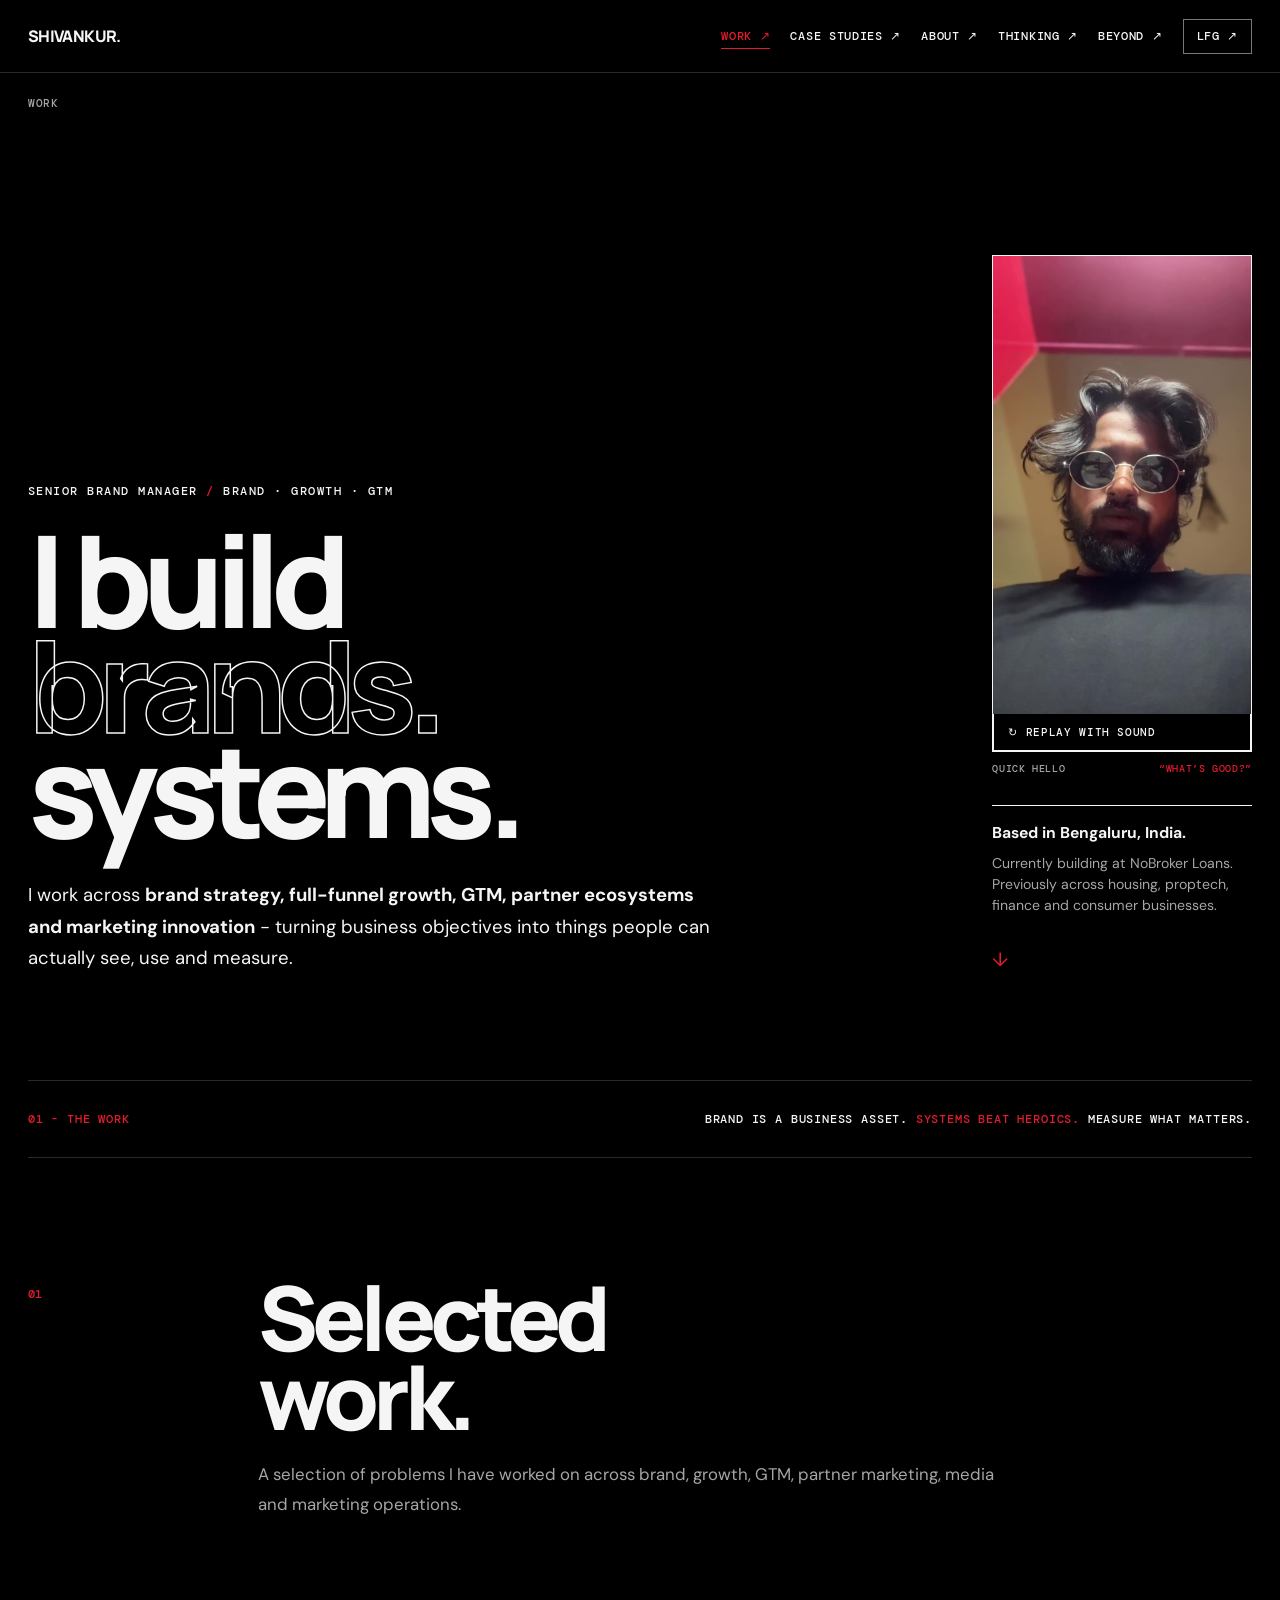
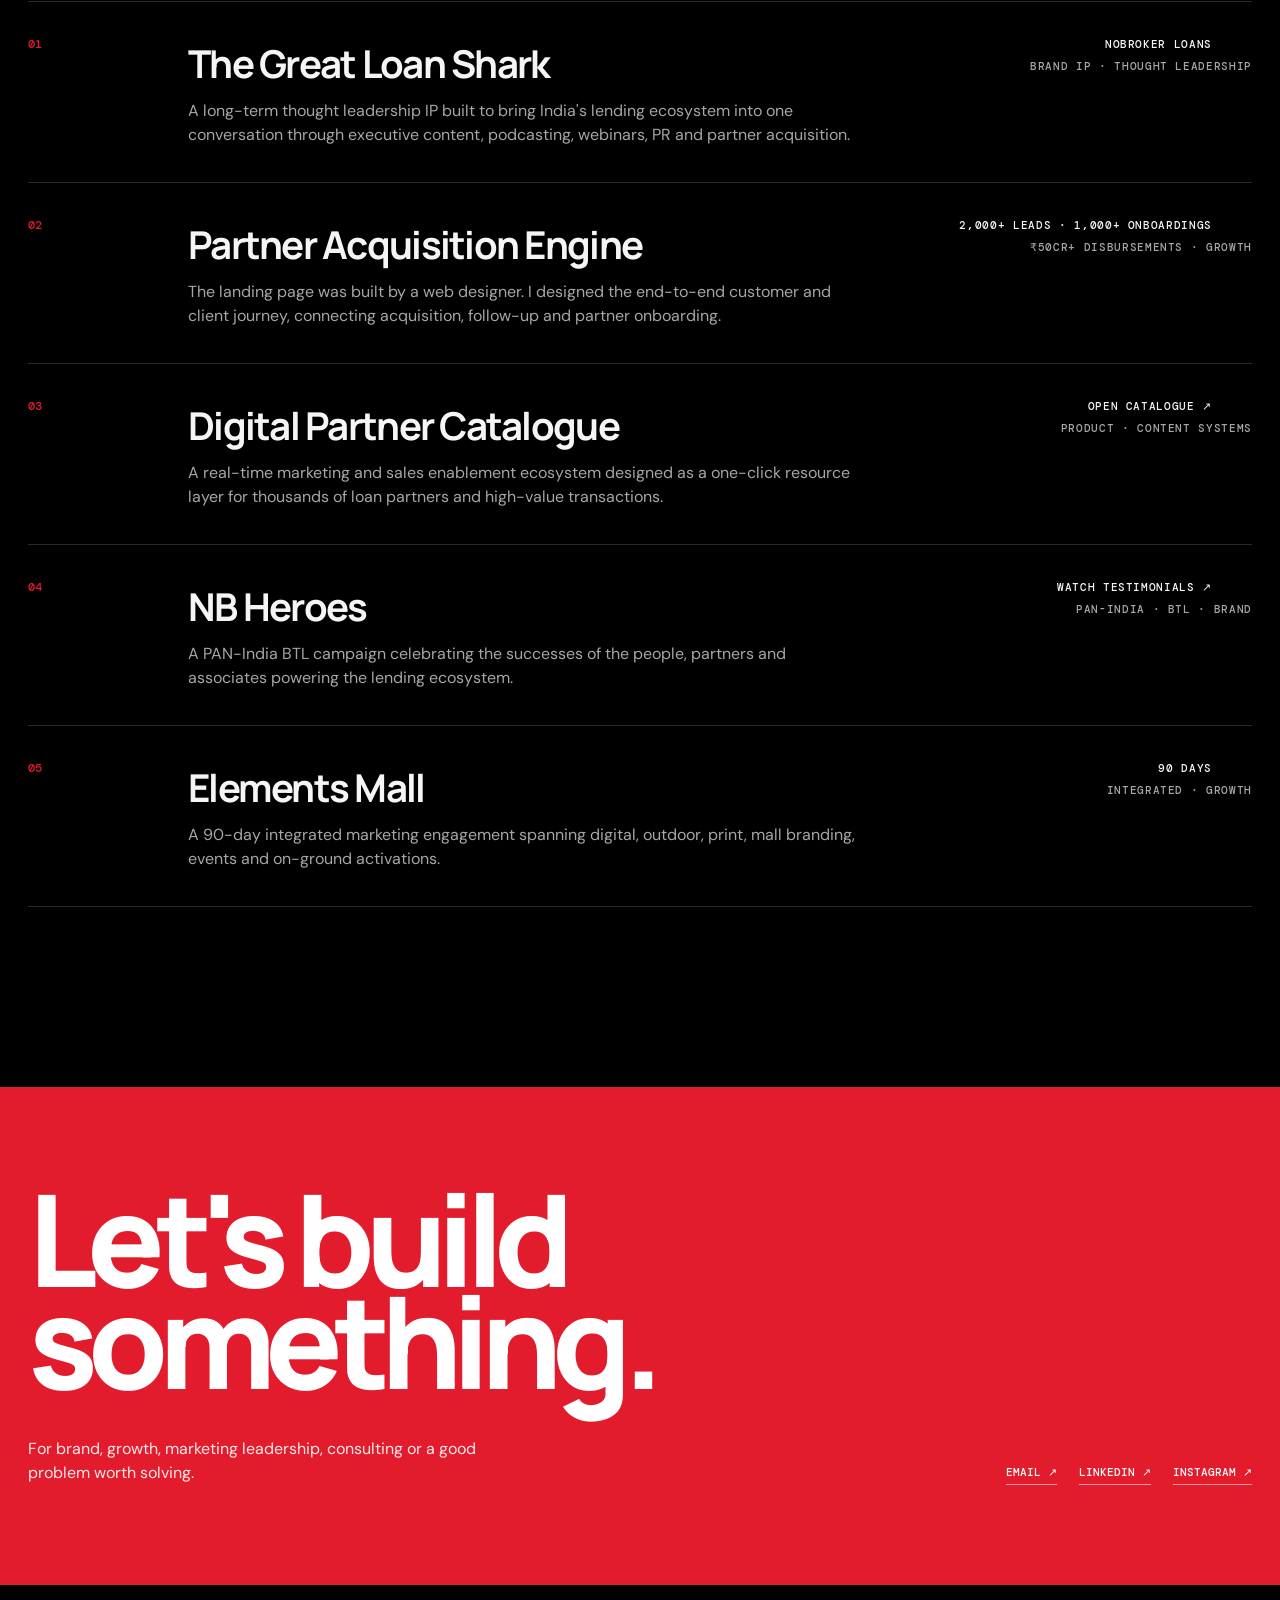
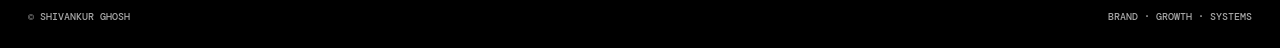
==== commit 6ffa1b8e: "Add files via upload" ====
--- a/index.html
+++ b/index.html
@@ -1 +1 @@
-<!doctype html><html lang="en"><head><meta charset="utf-8"><meta http-equiv="refresh" content="0;url=/work"><link rel="canonical" href="/work"><title>Shivankur Ghosh | Work</title><script>location.replace('/work')</script></head><body><a href="/work">Continue to Work ↗</a></body></html>
+<!doctype html><html lang="en"><head><meta charset="utf-8"><meta http-equiv="refresh" content="0;url=/work"><link rel="canonical" href="/work"><title>Shivankur Ghosh | Work</title><script>location.replace('/work')</script></head><body><a href="/work">Continue to Work ↗</a></body></html>
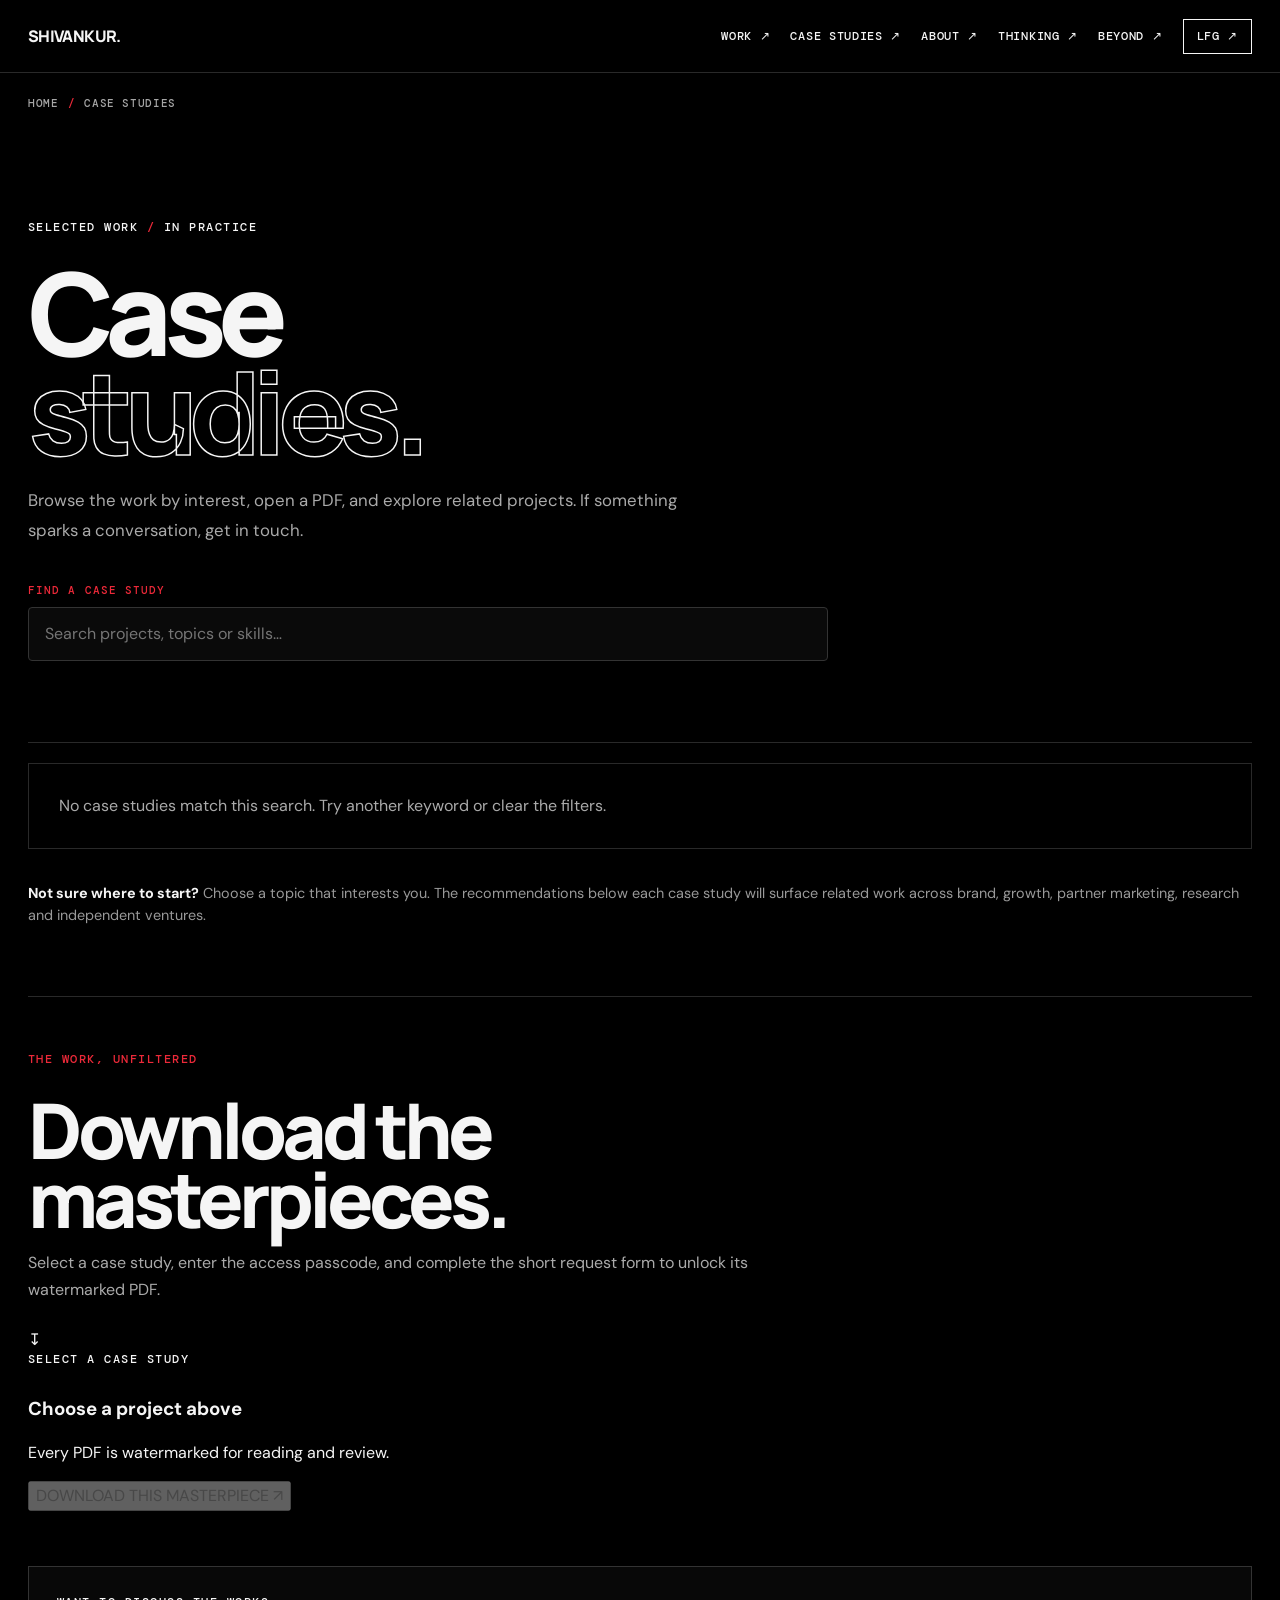
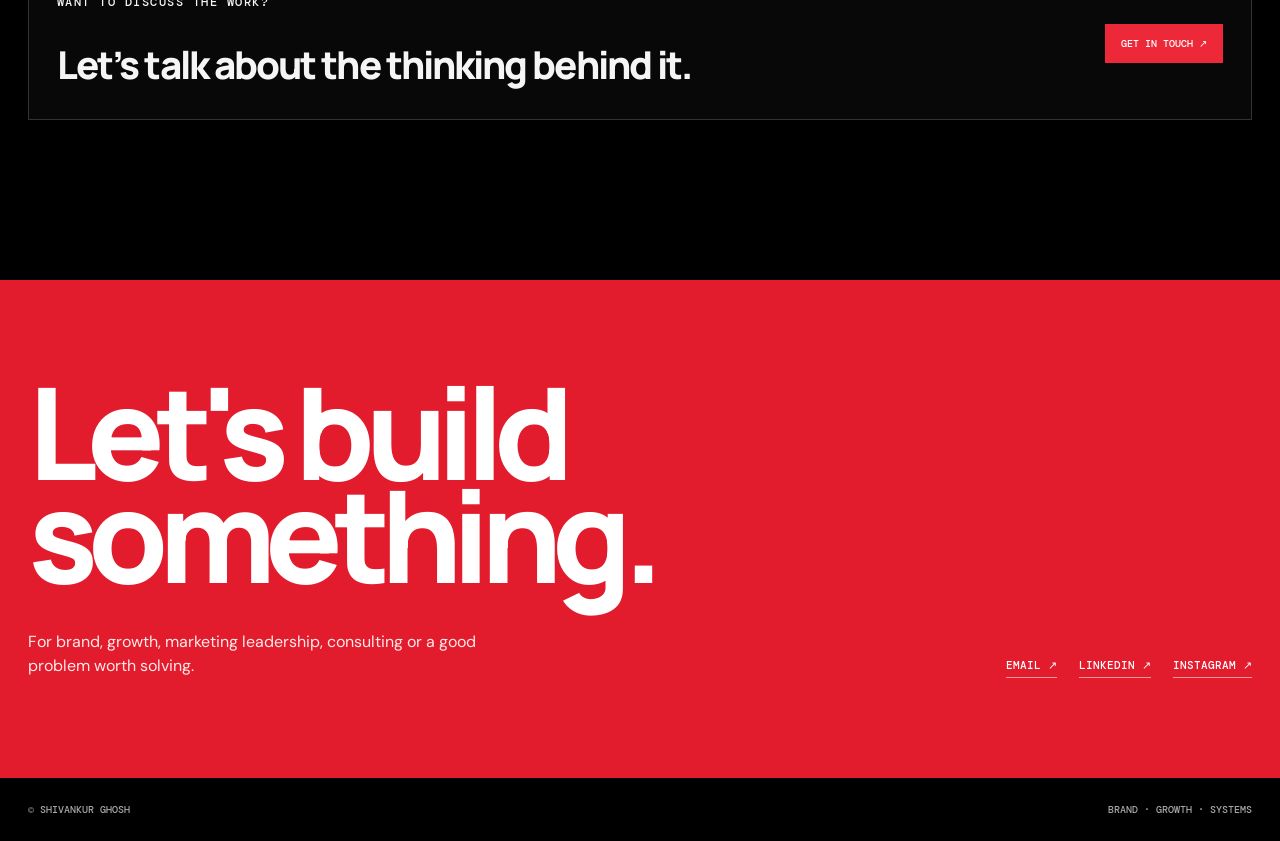
==== commit 808a6182: "Add files via upload" ====
--- a/index.html
+++ b/index.html
@@ -1 +1,28 @@
-<!doctype html><html lang="en"><head><meta charset="utf-8"><meta http-equiv="refresh" content="0;url=/work"><link rel="canonical" href="/work"><title>Shivankur Ghosh | Work</title><script>location.replace('/work')</script></head><body><a href="/work">Continue to Work ↗</a></body></html>+<!doctype html><html lang="en"><head><meta charset="utf-8"><meta name="viewport" content="width=device-width, initial-scale=1"><meta name="description" content="Browse Shivankur Ghosh's case studies across brand, growth, partner marketing, strategy and independent ventures."><meta name="theme-color" content="#000000"><link rel="icon" type="image/png" href="/assets/favicon.png"><link rel="apple-touch-icon" href="/assets/favicon.png"><link rel="stylesheet" href="/styles.css"><title>Case studies | Shivankur Ghosh</title></head><body><nav aria-label="Main navigation"><div class="wrap nav"><a class="logo" href="/work" aria-label="Shivankur, home">SHIVANKUR<span>.</span></a><button class="menu-toggle" id="menuToggle" type="button" aria-expanded="false" aria-controls="siteLinks"><span id="menuToggleLabel">MENU</span><span aria-hidden="true">☰</span></button><div class="links" id="siteLinks"><a href="/work" data-route="work" data-tour="nav-work">Work <span aria-hidden="true">↗</span></a><a href="/case-studies" data-route="case-studies" data-tour="nav-case-studies">Case studies <span aria-hidden="true">↗</span></a><a href="/about" data-route="about" data-tour="nav-about">About <span aria-hidden="true">↗</span></a><a href="/thinking" data-route="thinking" data-tour="nav-thinking">Thinking <span aria-hidden="true">↗</span></a><a href="/beyond" data-route="beyond" data-tour="nav-beyond">Beyond <span aria-hidden="true">↗</span></a><button class="print" id="lfgButton" type="button" data-tour="lfg-button">LFG ↗</button></div></div></nav><div class="wrap breadcrumbs"><a href="/work">Home</a><span class="sep">/</span><span aria-current="page">Case studies</span></div><main class="page-main">
+<section class="wrap page-intro case-grid-intro"><div class="kicker">Selected work <span>/</span> In practice</div><h1>Case<br><span class="outline">studies.</span></h1><p>Browse the work by interest, open a PDF, and explore related projects. If something sparks a conversation, get in touch.</p><div class="case-grid-controls"><label class="case-search-label" for="caseSearch">Find a case study</label><input id="caseSearch" type="search" placeholder="Search projects, topics or skills…" autocomplete="off"><div class="case-filter-row" id="caseFilters" aria-label="Filter case studies"></div><p class="case-results-count" id="caseResultsCount" aria-live="polite"></p></div></section>
+<section class="wrap case-grid-section" aria-label="Case studies grid" data-tour="case-grid"><div class="case-grid-tiles" id="caseGrid"></div><p class="case-recommendation-grid"><strong>Not sure where to start?</strong> Choose a topic that interests you. The recommendations below each case study will surface related work across brand, growth, partner marketing, research and independent ventures.</p></section>
+<section class="wrap case-viewer-section case-download-section" id="caseDownloads" aria-label="Download case studies"><div class="case-viewer-heading"><div><div class="kicker">THE WORK, UNFILTERED</div><h2>Download the<br><span class="outline">masterpieces.</span></h2><p>Select a case study, enter the access passcode, and complete the short request form to unlock its watermarked PDF.</p></div></div><div class="case-download-selected" id="selectedDownload"><span class="download-lock-mark" aria-hidden="true">↧</span><div><div class="kicker" id="downloadCategory">SELECT A CASE STUDY</div><h3 id="downloadTitle">Choose a project above</h3><p id="downloadDescription">Every PDF is watermarked for reading and review.</p></div><button class="download-masterpiece" id="downloadMasterpiece" type="button" disabled>DOWNLOAD THIS MASTERPIECE <span>↗</span></button></div><div class="case-contact-strip"><div><div class="kicker">Want to discuss the work?</div><h3>Let’s talk about the thinking behind it.</h3></div><a class="case-contact-button" href="mailto:shivankur.work@gmail.com?subject=Discuss%20a%20portfolio%20case%20study">Get in touch ↗</a></div></section>
+<section class="contact" data-tour="contact"><div class="wrap"><h2>Let's build<br>something.</h2><div class="contact-row"><p>For brand, growth, marketing leadership, consulting or a good problem worth solving.</p><div class="contact-links"><a href="mailto:hello@shivankurghosh.com">Email ↗</a><a href="https://www.linkedin.com/in/shivankurghosh/" target="_blank" rel="noopener">LinkedIn ↗</a><a href="https://instagram.com/lifeofshivankur" target="_blank" rel="noopener">Instagram ↗</a></div></div></div></section></main><footer class="wrap"><span>© Shivankur Ghosh</span><span>Brand · Growth · Systems</span></footer>
+<div class="lead-gate" id="leadGate" hidden role="dialog" aria-modal="true" aria-labelledby="leadGateTitle"><div class="lead-gate-card"><button class="chooser-close" id="leadGateClose" type="button" aria-label="Close">×</button><p class="kicker">PRIVATE PORTFOLIO ACCESS</p><h2 id="leadGateTitle">One quick unlock.</h2><p class="lead-gate-copy" id="leadGateCopy">Enter the passcode to continue.</p><form id="leadGateForm"><div id="passcodeStep"><label for="casePasscode">PASSCODE</label><input id="casePasscode" name="passcode" type="password" autocomplete="off" required><p class="form-error" id="passcodeError" aria-live="polite"></p><button class="download-masterpiece" type="submit">UNLOCK CASE STUDY ↗</button></div><div id="leadFormStep" hidden><label for="leadName">NAME</label><input id="leadName" name="name" autocomplete="name" required><label for="leadPhone">CONTACT NUMBER</label><input id="leadPhone" name="phone" type="tel" inputmode="tel" autocomplete="tel" required><label for="leadPurpose">PURPOSE</label><select id="leadPurpose" name="purpose" required><option value="">Choose one</option><option>Trying to hire Shiv.</option><option>Finding out who made this.</option></select><p class="form-error" id="leadError" aria-live="polite"></p><button class="download-masterpiece" type="submit">SEND REQUEST & DOWNLOAD ↗</button></div></form><p class="privacy-note">Submitting opens an email draft and a WhatsApp message addressed to Shivankur. Your PDF download starts after you submit.</p></div></div><div class="print-chooser" id="printChooser" hidden role="dialog" aria-modal="true" aria-labelledby="printChooserTitle"><div class="print-chooser-card"><button class="chooser-close" id="closePrintChooser" type="button" aria-label="Close">×</button><p class="kicker">LFG / YOUR CALL</p><h2 id="printChooserTitle">Take the CV.</h2><p>Download a ready-to-share PDF or print this page as it appears on screen.</p><a class="chooser-option" href="/Shivankur_Ghosh_CV_Updated.pdf" download data-tour="resume-pdf"><span><strong>Download CV · PDF</strong><small>Best for sharing with recruiters and opening on mobile.</small></span><b>↓</b></a><button class="chooser-option chooser-print" id="printWebsite" type="button"><span><strong>Print this page</strong><small>Open your browser’s print dialog.</small></span><b>↗</b></button></div></div><div class="print-celebration" id="printCelebration" hidden aria-live="polite"><div class="gang-card"><span>JOB DONE.</span><strong>GANG<br>GANG!</strong><i>✳ ✦ ✳</i><button id="dismissCelebration" type="button">BACK TO IT ↗</button></div></div>
+<script>const CASES = [{"id": 1, "file": "creator-led-travel.pdf", "title": "Creator-led Travel", "category": "Product strategy", "description": "A concept study exploring how travel inspiration from creators could connect to itinerary planning and booking.", "tags": ["concept", "product", "journey", "creator", "travel"], "note": "Independent concept study, not a live launch or measured-impact claim.", "pages": 13}, {"id": 2, "file": "the-great-loan-shark.pdf", "title": "The Great Loan Shark", "category": "Thought leadership · Brand IP", "description": "A content-led brand IP concept spanning expert conversations, podcast episodes, webinars, social content and partner education.", "tags": ["brand", "content", "podcast", "thought-leadership", "finance"], "note": "", "pages": 12}, {"id": 3, "file": "elements-mall-integrated-marketing.pdf", "title": "Elements Mall", "category": "Integrated marketing · Retail", "description": "A 90-day integrated marketing project across digital, print, outdoor, mall branding, events and on-ground activations.", "tags": ["growth", "integrated", "marketing", "retail", "events", "performance"], "note": "", "pages": 11}, {"id": 4, "file": "nobroker-loans-brand-marketing.pdf", "title": "NoBroker Loans", "category": "Brand & marketing ecosystem", "description": "A portfolio view of financial-services marketing, partner communication and institution-specific execution.", "tags": ["brand", "finance", "partner", "marketing", "integrated", "marketing"], "note": "", "pages": 19}, {"id": 5, "file": "r-and-g-campaign.pdf", "title": "R&G", "category": "Campaign strategy", "description": "A campaign case study focused on translating a business brief into a clear audience-facing marketing approach.", "tags": ["campaign", "brand", "creative", "integrated", "marketing"], "note": "", "pages": 12}, {"id": 6, "file": "partner-acquisition-engine.pdf", "title": "Partner Acquisition Engine", "category": "Growth · Partner acquisition", "description": "The landing page was built by a web designer; I designed the end-to-end customer and client journey. Generated 2,000+ leads in six months, 1,000+ partner onboardings and ₹50 crore+ in disbursements.", "tags": ["growth", "partner", "acquisition", "funnel", "finance", "performance"], "note": "Live page: nobroker.in/dsa-loan", "pages": 7}, {"id": 7, "file": "digitised-payout-catalog.pdf", "title": "Digitised Payout Catalog", "category": "Partner enablement · Operations", "description": "A digitised partner-facing payout information experience designed to make payout slabs and details easier to find and use.", "tags": ["partner", "operations", "product", "systems", "finance"], "note": "", "pages": 8}, {"id": 8, "file": "explorer-club.pdf", "title": "Explorer Club", "category": "Partner engagement · Incentives", "description": "A partner engagement concept built around milestone-based recognition and a premium, tiered experience.", "tags": ["partner", "engagement", "incentives", "brand", "finance"], "note": "", "pages": 8}, {"id": 9, "file": "ai-workflow.pdf", "title": "AI Workflow", "category": "AI · Marketing operations", "description": "A workflow concept exploring how AI could support repeatable marketing tasks and improve operational consistency.", "tags": ["ai", "operations", "systems", "marketing", "productivity"], "note": "", "pages": 19}, {"id": 10, "file": "banking-financial-services-marketing.pdf", "title": "Banking & Financial Services Marketing", "category": "Institutional partnerships", "description": "A co-branded marketing and partner communication ecosystem balancing bank-specific identity, product communication and operational accuracy.", "tags": ["finance", "partner", "marketing", "brand", "operations"], "note": "", "pages": 12}, {"id": 11, "file": "obe-consulting.pdf", "title": "OBE Consulting", "category": "Consulting · Strategy", "description": "An independent consulting practice concept built around a repeatable framework connecting diagnosis, co-creation, deployment and evaluation.", "tags": ["consulting", "strategy", "business", "systems"], "note": "Independent venture concept, not part of NoBroker Loans.", "pages": 10}, {"id": 12, "file": "fistfirst-combat.pdf", "title": "FistFirst Combat", "category": "Sports entertainment · Venture concept", "description": "An MMA promotion concept built around competitive intensity, fighter narratives and community.", "tags": ["venture", "brand", "community", "events", "storytelling"], "note": "Conceptual stage, not launched.", "pages": 19}, {"id": 13, "file": "sinnergy-records.pdf", "title": "Sinnergy Records", "category": "Music · Venture concept", "description": "A hip-hop label concept exploring artist identity, cultural positioning, creative collaboration and audience development in Kolkata.", "tags": ["venture", "brand", "culture", "community", "storytelling"], "note": "Conceptual stage, not launched.", "pages": 8}, {"id": 14, "file": "freestays.pdf", "title": "Freestays", "category": "Hospitality · Brand concept", "description": "A hostel brand concept for Bir, Himachal Pradesh, built around destination, traveller connection and the experience of staying somewhere.", "tags": ["venture", "brand", "travel", "hospitality", "experience"], "note": "Concept stage, not an operating hostel.", "pages": 8}, {"id": 15, "file": "the-fear-factor.pdf", "title": "The Fear Factor", "category": "Consumer psychology · Research proposal", "description": "A proposed investigation into how fear and related emotional triggers may shape consumer attention, perceived risk, evaluation and action.", "tags": ["research", "consumer", "psychology", "marketing", "behaviour"], "note": "Research proposal, not empirically validated.", "pages": 19}, {"id": 16, "file": "nb-premier-league.pdf", "title": "NB Premier League", "category": "Sports marketing · Partner ecosystem", "description": "A proposed sponsor-funded corporate cricket property designed to connect lending, housing, brands and communities through a repeatable sports IP. The proposal gates event spend on external funding coverage and explores recruitment, partner relationships, sponsorship inventory and potential media value.", "tags": ["sports", "brand", "partnerships", "sponsorship", "events", "finance", "community", "venture"], "note": "Strategic concept proposal for a potential OND 2026 target window. Dates are to be confirmed; not a launched event.", "pages": 19}];
+(()=>{// Guided tour: case studies
+const tour=document.getElementById('siteTour'),spot=document.getElementById('tourSpotlight'),card=document.getElementById('tourCard'),tourTitle=document.getElementById('tourTitle'),tourText=document.getElementById('tourText'),tourCounter=document.getElementById('tourCounter'),tourProgress=document.getElementById('tourProgress'),tourNext=document.getElementById('tourNext'),tourSkip=document.getElementById('tourSkip');
+const caseSteps=[
+ {sel:'[data-tour="nav-case-studies"]',title:'Lost? Lemme help.',text:'You are in the right place. Browse the complete grid, then pick a project to open its deck.',button:'NEXT'},
+ {sel:'[data-tour="case-grid"]',title:'Pick your rabbit hole.',text:'Search, filter, or choose any tile. Each project opens in the viewer and suggests related work.',button:'NEXT'},
+ {sel:'[data-tour="case-viewer"]',title:'Go deeper.',text:'Read the selected deck here, follow useful links, or explore the recommendations underneath.',button:'NEXT'},
+ {sel:'[data-tour="lfg-button"]',title:'One last thing.',text:'Click LFG to open the CV options. The final move is downloading the PDF resume.',button:'OPEN LFG',advanceOnClick:true},
+ {sel:'[data-tour="resume-pdf"]',title:'Take the CV.',text:'Hit Download CV · PDF to save a recruiter-ready copy. That is the tour. Go make something happen.',button:'DONE'}
+];
+let tourSteps=caseSteps,tourIndex=0,tourOpen=false;
+function targetFor(step){return document.querySelector(step.sel)}
+function placeTour(){if(!tourOpen)return;const target=targetFor(tourSteps[tourIndex]);if(!target){spot.style.opacity='0';card.style.left='50%';card.style.top='50%';card.style.transform='translate(-50%,-50%)';return}const r=target.getBoundingClientRect(),pad=9;spot.style.opacity='1';spot.style.left=(r.left-pad)+'px';spot.style.top=(r.top-pad)+'px';spot.style.width=(r.width+pad*2)+'px';spot.style.height=(r.height+pad*2)+'px';let left=Math.min(Math.max(18,r.left),window.innerWidth-378);let top=r.bottom+18+270<window.innerHeight?r.bottom+18:Math.max(18,r.top-285);card.style.transform='';card.style.left=left+'px';card.style.top=top+'px';}
+function paintTour(){const s=tourSteps[tourIndex];tour.hidden=false;tourOpen=true;tourTitle.textContent=s.title;tourText.textContent=s.text;tourCounter.textContent=`QUICK TOUR / ${String(tourIndex+1).padStart(2,'0')} OF ${String(tourSteps.length).padStart(2,'0')}`;tourProgress.innerHTML=tourSteps.map((_,i)=>`<i class="${i===tourIndex?'is-current':i<tourIndex?'is-done':''}"></i>`).join('');tourNext.innerHTML=(s.button||'NEXT')+' <span aria-hidden="true">↗</span>';document.body.classList.add('tour-active');const target=targetFor(s);if(target)target.scrollIntoView({behavior:window.matchMedia('(prefers-reduced-motion: reduce)').matches?'auto':'smooth',block:'center'});requestAnimationFrame(placeTour);}
+function endTour(){tourOpen=false;tour.hidden=true;document.body.classList.remove('tour-active');spot.style.opacity='0';}
+function advanceTour(){if(tourIndex>=tourSteps.length-1){endTour();return}tourIndex++;paintTour()}
+tourNext.addEventListener('click',()=>{const s=tourSteps[tourIndex];if(s.advanceOnClick){const t=targetFor(s);if(t)t.click();tourIndex++;paintTour();return}advanceTour()});tourSkip.addEventListener('click',endTour);window.addEventListener('resize',placeTour);window.addEventListener('scroll',placeTour,{passive:true});
+document.addEventListener('keydown',e=>{if(e.key==='Escape'&&tourOpen){endTour();e.stopPropagation()}},true);
+setTimeout(()=>{if(!sessionStorage.getItem('caseTourSeen')){sessionStorage.setItem('caseTourSeen','1');paintTour()}},2000);
+// Subtle motion system: reveal content as it enters view, with reduced-motion support
+if(!window.matchMedia('(prefers-reduced-motion: reduce)').matches){document.body.classList.add('motion-ready');document.querySelectorAll('main h1,main .section-top,main .work-item,main .case-grid-tile,main .case-viewer-heading,main .recommendation-engine,main .case-contact-strip,main .contact,main footer').forEach((el,i)=>{el.classList.add('motion-reveal');el.style.setProperty('--reveal-delay',Math.min(i%5,4)*65+'ms')});if('IntersectionObserver' in window){const revealObserver=new IntersectionObserver(entries=>entries.forEach(entry=>{if(entry.isIntersecting){entry.target.classList.add('is-in-view');revealObserver.unobserve(entry.target)}}),{threshold:.12,rootMargin:'0px 0px -35px 0px'});document.querySelectorAll('.motion-reveal').forEach(el=>revealObserver.observe(el))}else document.querySelectorAll('.motion-reveal').forEach(el=>el.classList.add('is-in-view'))}
+const toggle=document.getElementById('menuToggle'),links=document.getElementById('siteLinks'),label=document.getElementById('menuToggleLabel');function closeMenu(){links.classList.remove('menu-open');toggle.setAttribute('aria-expanded','false');label.textContent='MENU'}toggle.addEventListener('click',()=>{const open=toggle.getAttribute('aria-expanded')!=='true';toggle.setAttribute('aria-expanded',String(open));links.classList.toggle('menu-open',open);label.textContent=open?'CLOSE':'MENU'});links.querySelectorAll('a').forEach(a=>a.addEventListener('click',closeMenu));window.addEventListener('resize',()=>{if(innerWidth>850)closeMenu()});const chooser=document.getElementById('printChooser'),lfg=document.getElementById('lfgButton'),close=document.getElementById('closePrintChooser'),print=document.getElementById('printWebsite'),celebration=document.getElementById('printCelebration'),dismiss=document.getElementById('dismissCelebration');function closeChooser(){chooser.hidden=true;lfg.focus()}function showGang(){celebration.hidden=false}lfg.addEventListener('click',()=>{chooser.hidden=false;close.focus()});close.addEventListener('click',closeChooser);chooser.addEventListener('click',e=>{if(e.target===chooser)closeChooser()});print.addEventListener('click',()=>{chooser.hidden=true;window.print();setTimeout(showGang,500)});dismiss.addEventListener('click',()=>celebration.hidden=true);document.addEventListener('keydown',e=>{if(e.key==='Escape'){closeMenu();if(!chooser.hidden)closeChooser();if(!celebration.hidden)celebration.hidden=true}});const grid=document.getElementById('caseGrid'),filters=document.getElementById('caseFilters'),search=document.getElementById('caseSearch'),count=document.getElementById('caseResultsCount'),title=document.getElementById('downloadTitle'),category=document.getElementById('downloadCategory'),desc=document.getElementById('downloadDescription'),note={hidden:true,textContent:''},actions={innerHTML:''},pages={textContent:''},now={textContent:''},hint={textContent:''},recs={innerHTML:''};let active=CASES[0],activeFilter='All';const cats=['All',...new Set(CASES.map(c=>c.category.split(' · ')[0]))];function esc(s){return String(s).replace(/[&<>"']/g,c=>({'&':'&amp;','<':'&lt;','>':'&gt;','"':'&quot;',"'":'&#39;'}[c]))}function tile(c,small=false){return `<article class="case-grid-tile ${small?'is-recommended':''} ${c.id===active.id?'is-selected':''}" data-id="${c.id}"><button type="button" class="tile-select" data-select-id="${c.id}" aria-pressed="${c.id===active.id}"><span class="tile-topline"><span>CASE ${String(c.id).padStart(2,'0')}</span><span>${c.pages} PAGES</span></span><span class="tile-art tile-art-${c.id%6}"><span class="tile-art-mark">${String(c.id).padStart(2,'0')}</span><span class="tile-art-title">${esc(c.title)}</span><span class="tile-art-category">${esc(c.category)}</span></span><span class="tile-copy"><strong>${esc(c.title)}</strong><small>${esc(c.category)}</small><span>${esc(c.description)}</span></span><span class="tile-open">SELECT CASE STUDY ↗</span></button><button type="button" class="tile-download" data-download-id="${c.id}" aria-label="Download ${esc(c.title)}"><span class="tile-download-icon">⌕</span><span class="tile-download-label">Download this masterpiece</span></button></article>`}function renderGrid(){const q=search.value.trim().toLowerCase();const filtered=CASES.filter(c=>(activeFilter==='All'||c.category.split(' · ')[0]===activeFilter)&&(!q||(c.title+' '+c.category+' '+c.description+' '+c.tags.join(' ')).toLowerCase().includes(q)));grid.innerHTML=filtered.map(c=>tile(c)).join('');count.textContent=`Showing ${filtered.length} of ${CASES.length} case studies`;wireTiles(grid)}function renderFilters(){filters.innerHTML=cats.map(c=>`<button type="button" class="case-filter ${c===activeFilter?'is-active':''}" data-filter="${esc(c)}" aria-pressed="${c===activeFilter}">${esc(c)}</button>`).join('');filters.querySelectorAll('button').forEach(b=>b.addEventListener('click',()=>{activeFilter=b.dataset.filter;renderFilters();renderGrid()}))}function recommend(c){const scores=CASES.filter(x=>x.id!==c.id).map(x=>({...x,score:x.tags.reduce((n,t)=>n+(c.tags.includes(t)?1:0),0)+(x.category.split(' · ')[0]===c.category.split(' · ')[0]?2:0)})).sort((a,b)=>b.score-a.score||a.id-b.id);return scores.slice(0,3)}function renderRecommendations(){}function renderActions(c){actions.innerHTML='';}function selectCase(c,scroll=false){active=c;title.textContent=c.title;category.textContent=c.category.toUpperCase();desc.textContent=c.description;note.textContent=c.note;note.hidden=!c.note;pages.textContent=`${c.pages} PAGES · PDF`;now.textContent='SELECTED / '+c.title.toUpperCase();hint.textContent='Select a case study, then choose Download this masterpiece';document.getElementById('downloadTitle').textContent=c.title;document.getElementById('downloadCategory').textContent=c.category.toUpperCase();document.getElementById('downloadDescription').textContent=c.description;document.getElementById('downloadMasterpiece').disabled=false;renderGrid();if(scroll)document.getElementById('caseDownloads').scrollIntoView({behavior:'smooth',block:'start'})}function wireTiles(root){root.querySelectorAll('[data-select-id]').forEach(b=>{const c=CASES.find(x=>x.id===Number(b.dataset.selectId));b.addEventListener('click',()=>selectCase(c,false))});root.querySelectorAll('[data-download-id]').forEach(b=>{const c=CASES.find(x=>x.id===Number(b.dataset.downloadId));b.addEventListener('click',()=>{selectCase(c,true);openLeadGate(c)})})}search.addEventListener('input',renderGrid);const path=location.pathname.split('/').filter(Boolean)[0]||'work';document.querySelectorAll('[data-route]').forEach(a=>{if(a.dataset.route===path)a.setAttribute('aria-current','page')});let pendingCase=null,gateStep='passcode';const leadGate=document.getElementById('leadGate'),leadGateForm=document.getElementById('leadGateForm'),passcodeStep=document.getElementById('passcodeStep'),leadFormStep=document.getElementById('leadFormStep');function openLeadGate(c){pendingCase=c;gateStep='passcode';passcodeStep.hidden=false;leadFormStep.hidden=true;document.getElementById('leadGateTitle').textContent='One quick unlock.';document.getElementById('leadGateCopy').textContent='Enter the passcode to continue.';document.getElementById('passcodeError').textContent='';document.getElementById('leadError').textContent='';leadGate.hidden=false;document.getElementById('casePasscode').focus()}function closeLeadGate(){leadGate.hidden=true;pendingCase=null}document.getElementById('leadGateClose').addEventListener('click',closeLeadGate);leadGate.addEventListener('click',e=>{if(e.target===leadGate)closeLeadGate()});document.addEventListener('keydown',e=>{if(e.key==='Escape'&&!leadGate.hidden)closeLeadGate()});document.getElementById('downloadMasterpiece').addEventListener('click',()=>{if(active)openLeadGate(active)});leadGateForm.addEventListener('submit',e=>{e.preventDefault();if(gateStep==='passcode'){if(document.getElementById('casePasscode').value!=='LFG@247$'){document.getElementById('passcodeError').textContent='That passcode does not match. Try again.';return}gateStep='lead';passcodeStep.hidden=true;leadFormStep.hidden=false;document.getElementById('leadGateTitle').textContent='Who’s asking?';document.getElementById('leadGateCopy').textContent='Three quick details, then the watermarked PDF is yours.';document.getElementById('leadName').focus();return}const name=document.getElementById('leadName').value.trim(),phone=document.getElementById('leadPhone').value.trim(),purpose=document.getElementById('leadPurpose').value;if(!name||!phone||!purpose){document.getElementById('leadError').textContent='All three fields are required.';return}const c=pendingCase;if(!c)return;const subject=encodeURIComponent('Portfolio case study request: '+c.title);const body=encodeURIComponent('Case study: '+c.title+'\nName: '+name+'\nContact number: '+phone+'\nPurpose: '+purpose);const emailUrl='mailto:shivankur.work@gmail.com?subject='+subject+'&body='+body;const waText=encodeURIComponent('Hi Shivankur, I requested the case study “'+c.title+'”.\nName: '+name+'\nContact number: '+phone+'\nPurpose: '+purpose);window.open('https://wa.me/919945048798?text='+waText,'_blank','noopener');window.location.href=emailUrl;const a=document.createElement('a');a.href='/assets/case-studies/'+c.file;a.download=c.file.replace('.pdf','-watermarked.pdf');document.body.appendChild(a);a.click();a.remove();closeLeadGate()});renderFilters();selectCase(CASES[0]);})();</script></body></html>
--- a/styles.css
+++ b/styles.css
@@ -0,0 +1,220 @@
+
+@import url('https://fonts.googleapis.com/css2?family=DM+Mono:wght@400;500&family=DM+Sans:wght@400;500;700&family=Manrope:wght@400;600;700;800&display=swap');
+:root{
+  --paper:#f3f1eb; --ink:#111; --muted:#686762; --line:#cfcac0;
+  --red:#d71920; --dark:#171717; --max:1320px;
+  --sans:'DM Sans',Arial,sans-serif; --display:'Manrope',Arial,sans-serif; --mono:'DM Mono',monospace;
+}
+*{box-sizing:border-box} html{scroll-behavior:smooth} body{margin:0;background:var(--paper);color:var(--ink);font-family:var(--sans);line-height:1.5} a{color:inherit;text-decoration:none} button{font:inherit} ::selection{background:var(--red);color:#fff}
+.wrap{width:min(calc(100% - 56px),var(--max));margin:auto}
+nav{position:fixed;top:0;left:0;right:0;z-index:20;background:rgba(243,241,235,.9);backdrop-filter:blur(14px);border-bottom:1px solid var(--line)}
+.nav{height:72px;display:flex;align-items:center;justify-content:space-between}.logo{font:800 1rem var(--display);letter-spacing:-.04em}.logo b{color:var(--red)}
+.links{display:flex;gap:25px;align-items:center;font:500 .72rem var(--mono);text-transform:uppercase;letter-spacing:.06em}.links a:hover{color:var(--red)}
+.print{border:1px solid var(--ink);background:transparent;padding:9px 13px;cursor:pointer}.print:hover{background:var(--ink);color:#fff}
+.hero{padding:145px 0 105px;min-height:94vh;display:grid;grid-template-columns:1.55fr .45fr;gap:70px;align-items:end;border-bottom:1px solid var(--line)}
+.kicker{font:500 .72rem var(--mono);text-transform:uppercase;letter-spacing:.13em;margin-bottom:28px}.kicker span{color:var(--red)}
+h1{font:800 clamp(4.2rem,10vw,10rem) var(--display);line-height:.82;letter-spacing:-.075em;margin:0;max-width:1050px}h1 .outline{-webkit-text-stroke:1.5px var(--ink);color:transparent}
+.hero-intro{max-width:700px;margin:38px 0 0;font-size:1.16rem;line-height:1.7}.hero-intro strong{font-weight:700}.hero-side{border-top:1px solid var(--ink);padding-top:15px;font-size:.88rem;color:var(--muted)}.hero-side strong{display:block;color:var(--ink);font-size:.98rem;margin-bottom:8px}.arrow{font-size:1.2rem;color:var(--red);display:inline-block;margin-top:30px}
+.hero-media{max-width:290px;margin-left:auto;width:100%}.hero-video-frame{position:relative;background:#111;border:1px solid var(--ink);overflow:hidden}.hero-video{display:block;width:100%;aspect-ratio:9/16;object-fit:cover;background:#111}.video-replay{display:block;width:100%;border:1px solid var(--ink);border-top:0;background:var(--paper);color:var(--ink);padding:11px 14px;text-align:left;font:500 .68rem var(--mono);text-transform:uppercase;letter-spacing:.06em;cursor:pointer;transition:background .2s,color .2s}.video-replay:hover{background:var(--ink);color:var(--paper)}.video-replay:focus-visible{outline:2px solid var(--red);outline-offset:3px}.hero-video-label{display:flex;justify-content:space-between;gap:12px;padding:10px 0;font:500 .65rem var(--mono);text-transform:uppercase;letter-spacing:.06em;color:var(--muted)}.hero-video-label strong{color:var(--red);font-weight:500}.hero-side{margin-top:20px}
+
+.statement{padding:30px 0;border-bottom:1px solid var(--line);display:flex;justify-content:space-between;gap:30px;font:500 .73rem var(--mono);text-transform:uppercase;letter-spacing:.07em}.statement b{font-weight:500;color:var(--red)}
+section{padding:120px 0}.section-top{display:grid;grid-template-columns:180px 1fr;gap:50px;margin-bottom:65px}.num{font:500 .72rem var(--mono);color:var(--red);padding-top:9px}.num:before{content:'0';}.section-title{font:800 clamp(3rem,7vw,7rem) var(--display);line-height:.88;letter-spacing:-.065em;margin:0}.lead{max-width:760px;font-size:1.05rem;color:var(--muted);margin-top:25px;line-height:1.75}
+.work{border-top:1px solid var(--ink)}.work-item{display:grid;grid-template-columns:120px 1fr 300px;gap:40px;padding:35px 0;border-bottom:1px solid var(--line);align-items:start;transition:.25s}.work-item:hover{padding-left:10px}.work-no{font:500 .72rem var(--mono);color:var(--red)}.work h3{font:700 clamp(1.8rem,3vw,3.2rem) var(--display);letter-spacing:-.045em;margin:0 0 9px}.work p{margin:0;color:var(--muted);max-width:680px}.work-meta{font:500 .68rem var(--mono);text-transform:uppercase;letter-spacing:.06em;color:var(--muted);text-align:right}.work-meta span{display:block;color:var(--ink);margin-bottom:8px}
+.case{background:var(--dark);color:#f4f2ed;padding:70px}.case-grid{display:grid;grid-template-columns:1fr 1fr;gap:70px}.case .eyebrow{font:500 .7rem var(--mono);color:#e55;text-transform:uppercase;letter-spacing:.12em}.case h3{font:800 clamp(2.7rem,5vw,5.5rem) var(--display);line-height:.88;letter-spacing:-.06em;margin:20px 0}.case p{color:#b5b2aa;max-width:620px}.case-stats{display:grid;grid-template-columns:repeat(2,1fr);border-top:1px solid #444;margin-top:45px}.stat{padding:22px 15px 0 0;border-bottom:1px solid #444;min-height:130px}.stat strong{display:block;font:800 2.5rem var(--display);letter-spacing:-.05em}.stat small{color:#999;font:500 .66rem var(--mono);text-transform:uppercase}.case-list{border-top:1px solid #444}.case-list div{padding:18px 0;border-bottom:1px solid #444;font-size:.9rem}.case-list b{color:#fff}
+.experiments{display:grid;grid-template-columns:repeat(3,1fr);gap:0;border-top:1px solid var(--ink);border-left:1px solid var(--line)}.experiment{min-height:290px;padding:28px;border-right:1px solid var(--line);border-bottom:1px solid var(--line);display:flex;flex-direction:column;justify-content:space-between}.experiment .tag{font:500 .65rem var(--mono);text-transform:uppercase;color:var(--red)}.experiment h3{font:700 2rem var(--display);letter-spacing:-.04em;margin:20px 0 10px}.experiment p{color:var(--muted);font-size:.92rem;margin:0}.experiment .go{font:500 .7rem var(--mono);text-transform:uppercase;margin-top:25px}.experiment:hover{background:#e9e6de}
+.principles{display:grid;grid-template-columns:repeat(3,1fr);gap:0;border-top:1px solid var(--ink)}.principle{padding:30px 30px 30px 0;border-bottom:1px solid var(--line)}.principle:not(:last-child){border-right:1px solid var(--line);padding-right:35px;margin-right:35px}.principle h3{font:700 1.5rem var(--display);margin:0 0 12px}.principle p{color:var(--muted);margin:0}
+.about{display:grid;grid-template-columns:1fr 1fr;gap:80px}.about h2{font:800 clamp(3.2rem,6vw,6rem) var(--display);line-height:.88;letter-spacing:-.06em;margin:0}.about-copy p{font-size:1.02rem;color:var(--muted);margin:0 0 20px}.facts{margin-top:40px;border-top:1px solid var(--line)}.fact{display:flex;justify-content:space-between;gap:20px;padding:14px 0;border-bottom:1px solid var(--line);font-size:.85rem}.fact span:first-child{color:var(--muted)}
+.contact{background:var(--red);color:#fff;padding:100px 0}.contact h2{font:800 clamp(4rem,10vw,10rem) var(--display);line-height:.8;letter-spacing:-.075em;margin:0 0 45px}.contact-row{display:flex;justify-content:space-between;align-items:end;gap:30px}.contact-row p{max-width:480px;margin:0;color:#ffe9e9}.contact-links{display:flex;gap:22px;font:500 .7rem var(--mono);text-transform:uppercase}.contact-links a{border-bottom:1px solid rgba(255,255,255,.55);padding-bottom:5px}.contact-links a:hover{border-color:#fff}
+footer{padding:25px 0;display:flex;justify-content:space-between;font:500 .65rem var(--mono);text-transform:uppercase;color:var(--muted)}
+
+.tour-trigger{border:1px solid var(--ink);background:var(--ink);color:#fff;padding:9px 13px;cursor:pointer;font:500 .68rem var(--mono);text-transform:uppercase;letter-spacing:.04em;white-space:nowrap}.tour-trigger:hover{background:var(--red);border-color:var(--red)}
+.case-cta{display:inline-flex;margin-top:28px;padding:12px 15px;border:1px solid #777;color:#fff;font:500 .7rem var(--mono);text-transform:uppercase;letter-spacing:.04em}.case-cta:hover{background:#f4f2ed;color:#111;border-color:#f4f2ed}
+.tour-scrim{position:fixed;inset:0;z-index:1000;background:rgba(10,10,10,.72);display:none}.tour-scrim.active{display:block}.tour-focus{position:relative!important;z-index:1002!important;outline:2px solid var(--red)!important;outline-offset:6px!important;box-shadow:0 0 0 9999px rgba(10,10,10,.72)!important;border-radius:2px}.tour-card{position:fixed;z-index:1004;left:50%;bottom:28px;transform:translateX(-50%);width:min(520px,calc(100vw - 32px));padding:24px;background:var(--paper);color:var(--ink);border-top:4px solid var(--red);box-shadow:0 16px 60px rgba(0,0,0,.3)}.tour-card-top{display:flex;justify-content:space-between;align-items:center;gap:16px;font:500 .65rem var(--mono);text-transform:uppercase;color:var(--muted)}.tour-card h3{font:800 1.7rem var(--display);letter-spacing:-.04em;line-height:1.05;margin:14px 0 8px}.tour-card p{font-size:.92rem;color:#555;margin:0;max-width:60ch}.tour-actions{display:flex;align-items:center;justify-content:space-between;gap:10px;margin-top:22px}.tour-actions button{padding:10px 13px;border:1px solid var(--ink);background:transparent;cursor:pointer;font:500 .68rem var(--mono);text-transform:uppercase}.tour-actions .tour-next{background:var(--ink);color:#fff}.tour-actions .tour-next:hover{background:var(--red);border-color:var(--red)}.tour-actions button:disabled{opacity:.35;cursor:default}.tour-progress{height:3px;background:#d7d2c8;margin-top:18px}.tour-progress span{display:block;height:100%;background:var(--red);width:0;transition:width .2s}.tour-close{border:0!important;padding:4px!important;text-decoration:underline;color:var(--muted)}
+@media(max-width:850px){.links .tour-trigger{display:inline-block;padding:8px;font-size:.58rem}.tour-card{bottom:12px;padding:19px}.tour-card h3{font-size:1.45rem}}
+@media print{.tour-trigger,.tour-scrim,.tour-card{display:none!important}}
+
+@media(max-width:850px){.wrap{width:min(calc(100% - 32px),var(--max))}.links a:not(.keep),.links .print{display:none}.hero{grid-template-columns:1fr;gap:55px;padding-top:125px}.hero-side{max-width:350px}.section-top{grid-template-columns:70px 1fr;gap:15px}.work-item{grid-template-columns:55px 1fr;gap:18px}.work-meta{grid-column:2;text-align:left}.case{padding:40px 25px}.case-grid,.about{grid-template-columns:1fr;gap:50px}.experiments,.principles{grid-template-columns:1fr}.principle:not(:last-child){border-right:0;margin-right:0;padding-right:0}.contact-row{align-items:start;flex-direction:column}.contact-links{flex-wrap:wrap}.statement{display:block}.statement b{display:block;margin-bottom:8px}}
+
+/* Mobile navigation: accessible, thumb-friendly dropdown */
+.menu-toggle{display:none;border:1px solid var(--ink);background:transparent;color:var(--ink);padding:9px 12px;font:500 .68rem var(--mono);text-transform:uppercase;letter-spacing:.04em;cursor:pointer;white-space:nowrap}
+.menu-toggle:hover,.menu-toggle[aria-expanded="true"]{background:var(--ink);color:var(--paper)}
+.cv-menu-link{border-bottom:1px solid var(--line);padding-bottom:3px}
+@media(max-width:850px){
+  .nav{height:66px;position:relative}
+  .menu-toggle{display:inline-flex;align-items:center;gap:9px}
+  .links{display:none;position:absolute;top:65px;left:0;right:0;padding:16px;background:var(--paper);border:1px solid var(--line);border-top:0;box-shadow:0 14px 28px rgba(0,0,0,.12);align-items:stretch;gap:0;flex-direction:column;font-size:.75rem;max-height:calc(100vh - 82px);overflow:auto}
+  .links.menu-open{display:flex}
+  .links>a,.links>button{display:flex!important;align-items:center;justify-content:space-between;text-align:left;width:100%;padding:14px 4px;border:0;border-bottom:1px solid var(--line);background:transparent;color:var(--ink);font:500 .72rem var(--mono);text-transform:uppercase;letter-spacing:.06em}
+  .links>a:last-of-type{border-bottom:1px solid var(--line)}
+  .links .tour-trigger{background:var(--ink);color:#fff;border:1px solid var(--ink);padding:13px 12px;margin-top:10px}
+  .links .print{border:1px solid var(--red);background:var(--red);color:#fff;padding:13px 12px;margin-top:10px}
+  .links .cv-menu-link{color:var(--red)}
+}
+
+@media print{nav,.print,.links,.arrow,.tour-trigger,.video-replay{display:none!important}body{background:#fff;color:#000}.hero{padding-top:40px;min-height:auto}.wrap{width:90%}section{padding:45px 0}.case{color:#000;background:#eee}.case p,.work p,.lead,.experiment p,.about-copy p{color:#333}.case-list{border-color:#aaa}.case-list div,.stat{border-color:#aaa}a{text-decoration:none}}
+
+.social-proof-links{display:flex;flex-direction:column;gap:8px;margin-top:8px}
+.social-proof-links .case-cta{display:inline-flex;align-self:flex-start}
+
+
+.print-chooser[hidden],.print-celebration[hidden]{display:none!important}.print-chooser{position:fixed;inset:0;z-index:1100;background:rgba(17,17,17,.78);display:grid;place-items:center;padding:20px}.print-chooser-card{position:relative;width:min(560px,100%);background:var(--paper);border:1px solid var(--ink);padding:clamp(24px,5vw,42px);box-shadow:12px 12px 0 var(--red)}.print-chooser-card .kicker{margin:0 0 15px}.print-chooser-card h2{font:800 clamp(2.2rem,7vw,4rem)/.9 var(--display);letter-spacing:-.06em;margin:0 0 18px}.print-chooser-card>p:not(.kicker){color:var(--muted);margin:0 0 25px}.chooser-close{position:absolute;right:16px;top:12px;border:0;background:transparent;font-size:2rem;cursor:pointer}.chooser-option{display:flex;width:100%;align-items:center;justify-content:space-between;gap:20px;text-align:left;border:1px solid var(--ink);padding:17px 18px;margin-top:10px;background:transparent;color:var(--ink);cursor:pointer}.chooser-option:hover{background:var(--ink);color:var(--paper)}.chooser-option strong,.chooser-option small{display:block}.chooser-option strong{font:700 1.05rem var(--display)}.chooser-option small{font-size:.8rem;opacity:.75;margin-top:5px;line-height:1.4}.chooser-option>b{font:500 1.3rem var(--mono)}.print-celebration{position:fixed;inset:0;z-index:1200;background:#d71920;display:grid;place-items:start center;padding:clamp(88px,12vh,140px) 20px 20px;overflow-y:auto;overflow-x:hidden}.gang-card{text-align:center;color:#fff;transform:rotate(-3deg);border:4px solid #111;padding:clamp(28px,6vw,65px);background:#f3f1eb;box-shadow:15px 15px 0 #111;animation:gang-pop .45s cubic-bezier(.2,1.6,.4,1) both}.gang-card span{font:500 .8rem var(--mono);letter-spacing:.2em;color:#111}.gang-card strong{display:block;font:900 clamp(4rem,15vw,9rem)/.76 var(--display);letter-spacing:-.09em;color:#d71920;text-shadow:3px 3px 0 #111;margin:25px 0}.gang-card i{font-style:normal;color:#111;font-size:2rem;letter-spacing:.5em}.gang-card button{display:block;margin:28px auto 0;background:#111;color:white;border:0;padding:12px 18px;font:500 .72rem var(--mono);cursor:pointer}@keyframes gang-pop{from{transform:scale(.45) rotate(8deg);opacity:0}to{transform:rotate(-3deg);opacity:1}}
+@media print{.print-chooser,.print-celebration{display:none!important}}
+
+
+/* Multi-page portfolio */
+.breadcrumbs{padding-top:96px;padding-bottom:0;font:500 .67rem var(--mono);letter-spacing:.06em;text-transform:uppercase;color:var(--muted)}.breadcrumbs a:hover{color:var(--red)}.breadcrumbs .sep{padding:0 9px;color:var(--red)}.page-intro{padding-top:55px;padding-bottom:65px;border-bottom:1px solid var(--line)}.page-intro h1{font-size:clamp(3.6rem,9vw,8rem);line-height:.86}.page-intro p{max-width:740px;color:var(--muted);font-size:1.05rem;line-height:1.75;margin-top:25px}.nav .links{gap:20px}.nav .links a[aria-current="page"]{color:var(--red)}.nav .links .print{font:500 .72rem var(--mono);text-transform:uppercase;letter-spacing:.06em}.page-main{padding-top:0}.case-page-section{padding:55px 0}.case-page-section + .case-page-section{padding-top:30px}.case-page-section .case{scroll-margin-top:100px}.contact{margin-top:60px}.print-chooser[hidden],.print-celebration[hidden]{display:none!important}
+
+
+/* Creator-led Travel protected-style page viewer */
+.travel-case-study{padding-top:52px;padding-bottom:40px}
+.travel-case-head{display:grid;grid-template-columns:minmax(0,1fr) auto;gap:32px;align-items:end;padding:0 0 32px;border-bottom:1px solid var(--line)}
+.travel-case-head h2{font:800 clamp(2.8rem,6.4vw,6.5rem)/.9 var(--display);letter-spacing:-.065em;margin:0;max-width:1000px}
+.travel-case-head h2 .outline{-webkit-text-stroke:1.2px var(--ink);color:transparent}
+.travel-case-summary{max-width:780px;color:var(--muted);font-size:1.02rem;line-height:1.7;margin:24px 0 10px}
+.travel-disclaimer{font:500 .68rem var(--mono);letter-spacing:.03em;text-transform:uppercase;color:var(--red);margin:0}
+.travel-contact{display:inline-flex;align-items:center;justify-content:space-between;gap:24px;white-space:nowrap;background:var(--red);color:#fff;padding:15px 18px;font:500 .7rem var(--mono);letter-spacing:.04em;text-transform:uppercase;border:1px solid var(--red)}
+.travel-contact:hover{background:var(--ink);border-color:var(--ink)}
+.travel-viewer{margin-top:30px;background:#0c121c;color:#f5f4f0;padding:clamp(12px,2.4vw,28px);border:1px solid #222c39;user-select:none;-webkit-user-select:none}
+.travel-viewer-top,.travel-viewer-controls{display:flex;align-items:center;justify-content:space-between;gap:14px;font:500 .68rem var(--mono);letter-spacing:.06em;text-transform:uppercase}
+.travel-viewer-top{color:#a9b0bd;padding:0 0 15px}
+.travel-page-stage{width:100%;display:grid;place-items:center;background:#080d14;overflow:hidden;min-height:220px}
+.travel-page-stage img{display:block;width:100%;height:auto;max-height:78vh;object-fit:contain;pointer-events:none;-webkit-user-drag:none}
+.travel-viewer-controls{padding-top:15px}
+.travel-viewer-controls button{border:1px solid #657082;background:transparent;color:#fff;padding:12px 15px;font:500 .68rem var(--mono);text-transform:uppercase;cursor:pointer;min-width:125px}
+.travel-viewer-controls button:hover:not(:disabled){background:#fff;color:#111}
+.travel-viewer-controls button:disabled{opacity:.3;cursor:default}
+.travel-page-hint{color:#9aa3b1;text-align:center}
+.travel-viewer-note{font-size:.76rem;color:#9aa3b1;margin:14px 0 0;text-align:center}
+.travel-discuss{display:grid;grid-template-columns:1fr 1fr;gap:35px;padding:50px 0 20px;border-bottom:1px solid var(--line)}
+.travel-discuss h3{font:800 clamp(2.4rem,5vw,5rem)/.9 var(--display);letter-spacing:-.06em;margin:0}
+.travel-discuss p{color:var(--muted);max-width:500px;margin:0 0 22px}
+.travel-contact-dark{background:var(--ink);border-color:var(--ink)}
+@media(max-width:850px){.travel-case-head{grid-template-columns:1fr;gap:22px}.travel-case-head h2{font-size:clamp(2.7rem,12vw,5rem)}.travel-contact{justify-self:start}.travel-viewer{margin-top:22px;padding:10px}.travel-viewer-top{font-size:.58rem}.travel-page-stage{min-height:150px}.travel-page-stage img{max-height:68vh}.travel-viewer-controls button{min-width:0;padding:11px 10px}.travel-page-hint{font-size:.56rem}.travel-discuss{grid-template-columns:1fr;gap:20px;padding-top:35px}}
+@media print{.travel-viewer,.travel-case-head,.travel-discuss{display:none!important}}
+
+/* Partner acquisition case study */
+.partner-case{border-top:1px solid var(--line);padding-top:65px!important;padding-bottom:70px!important}.partner-case .lead{max-width:780px}.partner-metrics{display:grid;grid-template-columns:repeat(3,minmax(0,1fr));gap:16px;margin:34px 0 20px}.partner-metrics>div{border:1px solid var(--line);padding:24px;display:flex;flex-direction:column;gap:10px;min-height:130px}.partner-metrics strong{font-size:clamp(2rem,4vw,3.5rem);letter-spacing:-.06em;line-height:1}.partner-metrics span,.partner-attribution{color:var(--muted);line-height:1.6}.partner-actions{display:flex;flex-wrap:wrap;gap:12px;margin-top:22px}.partner-actions .case-cta{display:inline-flex;align-items:center;gap:10px}.work-item .work-meta span{max-width:260px}@media(max-width:650px){.partner-metrics{grid-template-columns:1fr;gap:10px}.partner-metrics>div{min-height:auto;padding:18px}.partner-actions{flex-direction:column;align-items:flex-start}}
+
+/* BLACK EDITION + MOTION SYSTEM (October 2026) */
+:root{
+  --paper:#000000;
+  --ink:#f5f5f5;
+  --muted:#a6a6a6;
+  --line:#292929;
+  --dark:#050505;
+  --red:#e21b2d;
+}
+html{background:#000;scroll-padding-top:88px}
+body{background:#000;color:#f5f5f5}
+nav{background:rgba(0,0,0,.88);border-bottom-color:#292929}
+.print,.menu-toggle{border-color:#777;color:#f5f5f5}
+.print:hover,.menu-toggle:hover,.menu-toggle[aria-expanded="true"]{background:#f5f5f5;color:#000}
+.hero,.work{border-color:#292929}
+.hero h1 .outline,.travel-case-head h2 .outline{ -webkit-text-stroke-color:#f5f5f5 }
+.hero-side strong,.work-meta span{color:#f5f5f5}
+.work-item{border-bottom-color:#292929}
+.work-item:hover{background:linear-gradient(90deg,rgba(226,27,45,.08),transparent 75%)}
+.case{background:#090909;color:#f5f5f5;border:1px solid #252525}
+.experiments{border-top-color:#292929;border-left-color:#292929}
+.experiment{border-color:#292929}
+.experiment:hover{background:#101010}
+.principles{border-top-color:#292929}
+.principle,.facts,.fact{border-color:#292929}
+.contact{background:#e21b2d;color:#fff}
+.breadcrumbs{color:#a6a6a6}
+.page-intro,.travel-case-head,.partner-case{border-color:#292929}
+.travel-viewer{background:#080808;border-color:#282828}
+.travel-page-stage{background:#000}
+.travel-contact-dark{background:#f5f5f5;color:#000;border-color:#f5f5f5}
+.travel-contact-dark:hover{background:#e21b2d;color:#fff;border-color:#e21b2d}
+.partner-metrics>div{border-color:#292929;background:#080808}
+.tour-card,.print-chooser-card{background:#080808;color:#f5f5f5;border-color:#333;box-shadow:12px 12px 0 #e21b2d}
+.tour-card p,.print-chooser-card>p:not(.kicker){color:#b5b5b5}
+.tour-actions button,.chooser-option{border-color:#777;color:#f5f5f5}
+.tour-actions .tour-next,.chooser-option:hover{background:#f5f5f5;color:#000}
+.tour-progress{background:#292929}
+.links{color:#f5f5f5}
+@media(max-width:850px){
+ .links{background:#050505;border-color:#292929;box-shadow:0 14px 28px rgba(0,0,0,.55)}
+ .links>a,.links>button{color:#f5f5f5;border-bottom-color:#292929}
+ .links .tour-trigger{background:#f5f5f5;color:#000;border-color:#f5f5f5}
+ .links .print{background:#e21b2d;color:#fff;border-color:#e21b2d}
+}
+
+/* Motion: page entry, content reveals, tactile hover and navigation feedback */
+@keyframes page-enter{from{opacity:0;transform:translateY(16px)}to{opacity:1;transform:translateY(0)}}
+@keyframes soft-rise{from{opacity:0;transform:translateY(18px)}to{opacity:1;transform:translateY(0)}}
+@keyframes line-grow{from{transform:scaleX(0);transform-origin:left}to{transform:scaleX(1);transform-origin:left}}
+body{animation:page-enter .55s ease-out both}
+.hero .kicker,.page-intro .kicker{animation:soft-rise .6s .05s both}
+.hero h1,.page-intro h1{animation:soft-rise .72s .12s both}
+.hero-intro,.page-intro>p,.hero-media{animation:soft-rise .72s .22s both}
+.breadcrumbs{animation:soft-rise .4s ease-out both}
+.section-top,.work-item,.experiment,.principle,.fact,.partner-metrics>div,.case-grid>*,.travel-discuss>*{animation:soft-rise .65s ease-out both}
+.work-item:nth-child(2),.experiment:nth-child(2),.principle:nth-child(2),.partner-metrics>div:nth-child(2){animation-delay:.07s}
+.work-item:nth-child(3),.experiment:nth-child(3),.principle:nth-child(3),.partner-metrics>div:nth-child(3){animation-delay:.14s}
+.work-item:nth-child(4),.experiment:nth-child(4){animation-delay:.21s}
+.work-item,.experiment,.principle,.partner-metrics>div,.case-cta,.travel-contact,.print,.tour-trigger,.menu-toggle,.chooser-option,.contact-links a{transition:transform .25s ease,background-color .25s ease,color .25s ease,border-color .25s ease,box-shadow .25s ease}
+.work-item:hover,.experiment:hover,.partner-metrics>div:hover{transform:translateY(-3px)}
+.case-cta:hover,.travel-contact:hover,.print:hover,.tour-trigger:hover,.chooser-option:hover{transform:translateY(-2px)}
+.links a{position:relative}
+.links a:not(.cv-menu-link)::after{content:"";position:absolute;left:0;right:0;bottom:-5px;height:1px;background:var(--red);transform:scaleX(0);transform-origin:left;transition:transform .22s ease}
+.links a:hover::after,.links a[aria-current="page"]::after{transform:scaleX(1)}
+.contact-links a:hover{transform:translateY(-2px);color:#fff}
+.travel-page-stage img{animation:soft-rise .3s ease-out both}
+.travel-viewer-controls button{transition:background-color .2s ease,color .2s ease,transform .2s ease}
+.travel-viewer-controls button:hover:not(:disabled){transform:translateY(-2px)}
+:focus-visible{outline:2px solid var(--red);outline-offset:4px}
+@media(prefers-reduced-motion:reduce){
+ *,*::before,*::after{scroll-behavior:auto!important;animation-duration:.01ms!important;animation-iteration-count:1!important;transition-duration:.01ms!important}
+}
+@media print{body{animation:none!important}}
+
+/* Embedded PDF viewer: black portfolio theme, no fullscreen/download UI authored by the site */
+.travel-pdf-viewer{background:#080808;border-color:#282828}
+.travel-pdf-stage{width:100%;height:min(78vh,1050px);min-height:520px;overflow:hidden;background:#000;border:1px solid #242424}
+.travel-pdf-stage iframe{display:block;width:100%;height:100%;border:0;background:#000}
+@media(max-width:850px){.travel-pdf-stage{height:72vh;min-height:420px}}
+@media(max-width:480px){.travel-pdf-stage{height:68vh;min-height:360px}}
+@media print{.travel-pdf-viewer{display:none!important}}
+
+/* Case-study playlist + drag-to-viewer experience */
+.case-player-layout{display:grid;grid-template-columns:minmax(230px,300px) minmax(0,1fr);gap:18px;align-items:start;margin-top:30px}
+.case-playlist{background:#080808;border:1px solid var(--line);padding:18px;min-width:0}
+.case-playlist-head{display:flex;justify-content:space-between;align-items:center;gap:10px}.playlist-count{font:500 .58rem var(--mono);color:var(--muted);letter-spacing:.05em}.playlist-help{font-size:.78rem;color:var(--muted);line-height:1.5;margin:12px 0 18px}
+.case-playlist-item{width:100%;display:grid;grid-template-columns:72px minmax(0,1fr) 18px;gap:12px;align-items:center;text-align:left;padding:10px;border:1px solid #292929;background:#0b0b0b;color:var(--ink);cursor:grab;transition:border-color .2s ease,background .2s ease,transform .2s ease;}
+.case-playlist-item:hover,.case-playlist-item.is-active{border-color:var(--red);background:#141010}.case-playlist-item:active{cursor:grabbing}.case-playlist-item.is-dragging{opacity:.55;transform:scale(.98)}.playlist-thumb{height:76px;background:#101b2b;border-left:3px solid #52d6b8;display:flex;flex-direction:column;justify-content:space-between;padding:8px;color:#f5f5f5;font:500 .55rem var(--mono)}.playlist-thumb b{font-size:.64rem;line-height:1.3}.playlist-item-copy{display:flex;flex-direction:column;gap:6px;min-width:0}.playlist-item-copy strong{font-size:.85rem;line-height:1.2}.playlist-item-copy small,.playlist-status{font-size:.64rem;color:var(--muted);line-height:1.4}.playlist-status{color:#52d6b8;font-family:var(--mono);letter-spacing:.04em}.playlist-play{font-size:.75rem;color:var(--red)}.playlist-coming{display:flex;gap:10px;align-items:center;padding:16px 4px 2px;color:var(--muted)}.playlist-coming>span{font-size:1.2rem}.playlist-coming div{display:flex;flex-direction:column;gap:4px}.playlist-coming strong{font-size:.75rem;color:#ddd}.playlist-coming small{font-size:.65rem;line-height:1.4}.case-player-drop{min-width:0;position:relative;outline:none;border:1px dashed transparent;transition:border-color .2s ease,background .2s ease}.case-player-drop:focus-visible{border-color:var(--red)}.case-player-drop.is-dragover{border-color:var(--red);background:#13090a}.case-player-drop.is-playing .travel-viewer{border-color:var(--red)}.travel-pdf-stage{width:100%;height:min(78vh,850px);min-height:420px;background:#080808;overflow:hidden}.travel-pdf-stage iframe{display:block;width:100%;height:100%;border:0;background:#080808}.drop-hint{font:500 .62rem var(--mono);letter-spacing:.05em;text-transform:uppercase;color:var(--muted);text-align:center;margin:10px 0 0}.drop-hint span{color:var(--red);font-size:1rem;padding-right:7px}.case-recommendation{margin:28px 0 0;padding:20px 22px;border-left:2px solid var(--red);background:#080808;color:var(--muted);line-height:1.65}.case-recommendation strong{color:var(--ink)}
+@media(max-width:850px){.case-player-layout{grid-template-columns:1fr;gap:14px}.case-playlist{padding:14px}.travel-pdf-stage{height:68vh;min-height:340px}.case-playlist-item{grid-template-columns:64px minmax(0,1fr) 18px}.playlist-thumb{height:68px}}
+@media(prefers-reduced-motion:reduce){.case-playlist-item,.case-player-drop{transition:none!important}}
+
+/* Multi-case PDF library */
+.case-library{padding-top:40px}.case-library .case-player-layout{margin-top:0}.case-playlist{display:flex;flex-direction:column;gap:10px}.case-playlist .playlist-help{margin:0 0 6px}.case-playlist-item{min-height:98px}.playlist-footnote{font-size:.68rem;line-height:1.55;color:var(--muted);margin:6px 0 0}.travel-thumb{border-left-color:#52d6b8}.tgls-thumb{border-left-color:#e21b2d;background:#171010}.mall-thumb{border-left-color:#d8b25c;background:#19160e}.case-detail{display:grid;grid-template-columns:minmax(0,1fr) minmax(220px,340px);gap:28px;align-items:center;padding:30px 0;border-bottom:1px solid var(--line)}.case-detail h2{font:800 clamp(1.8rem,4vw,3.4rem)/.98 var(--display);letter-spacing:-.045em;margin:10px 0 14px}.case-detail p{color:var(--muted);line-height:1.7;max-width:800px;margin:0}.case-detail-actions{display:flex;flex-wrap:wrap;gap:9px;justify-content:flex-end}.case-detail-actions .case-cta{display:inline-flex;align-items:center;justify-content:center;text-align:center}.case-recommendation{margin-top:24px}.case-library .travel-discuss{margin-top:20px}@media(max-width:850px){.case-detail{grid-template-columns:1fr;gap:18px}.case-detail-actions{justify-content:flex-start}.case-playlist-item{min-height:84px}}
+
+
+/* Case study library: black base, responsive tile grid and recommendation engine */
+:root{--paper:#000;--ink:#f5f5f5;--muted:#a6a6a6;--line:#292929;--red:#ed2939;--dark:#090909}
+body{background:#000;color:#f5f5f5}nav{background:rgba(0,0,0,.88);border-bottom-color:#292929}.hero,.statement,.work,.section-top,.principles,.facts{border-color:#292929}.breadcrumbs{color:#a6a6a6}.links a[aria-current="page"]{color:#ed2939}.print{border-color:#f5f5f5;color:#f5f5f5}.print:hover{background:#f5f5f5;color:#000}.page-intro.case-grid-intro{padding-top:110px;padding-bottom:42px}.case-grid-intro h1{margin-bottom:25px}.case-grid-intro>p{color:#aaa;max-width:690px;font-size:1.05rem}.case-grid-controls{margin-top:38px;max-width:800px}.case-search-label{display:block;font:500 .68rem var(--mono);text-transform:uppercase;letter-spacing:.1em;color:#ed2939;margin-bottom:10px}.case-grid-controls input{width:100%;background:#0a0a0a;border:1px solid #333;color:#f5f5f5;padding:14px 16px;border-radius:4px;font:inherit;outline:none}.case-grid-controls input:focus{border-color:#ed2939;box-shadow:0 0 0 2px #ed293933}.case-filter-row{display:flex;flex-wrap:wrap;gap:8px;margin-top:14px}.case-filter{border:1px solid #333;background:#090909;color:#aaa;border-radius:999px;padding:8px 12px;font:500 .64rem var(--mono);text-transform:uppercase;cursor:pointer;transition:.2s}.case-filter:hover,.case-filter.is-active{border-color:#ed2939;background:#1b080a;color:#fff}.case-results-count{font:500 .65rem var(--mono);color:#888;text-transform:uppercase;margin-top:12px}.case-grid-section{padding-top:20px;padding-bottom:55px}.case-grid-tiles{display:grid;grid-template-columns:repeat(4,minmax(0,1fr));gap:18px;align-items:stretch}.case-grid-tile{display:flex;flex-direction:column;text-align:left;min-width:0;padding:14px;background:#080808;border:1px solid #292929;color:#f5f5f5;cursor:pointer;transition:transform .22s,border-color .22s,background .22s;animation:tile-in .45s both}.case-grid-tile:hover{transform:translateY(-4px);border-color:#ed2939;background:#0d0d0d}.case-grid-tile:focus-visible{outline:2px solid #ed2939;outline-offset:3px}.case-grid-tile.is-selected{border-color:#ed2939;box-shadow:inset 0 0 0 1px #ed2939}.tile-topline{display:flex;justify-content:space-between;gap:8px;color:#888;font:500 .59rem var(--mono);letter-spacing:.06em;margin-bottom:12px}.tile-art{height:155px;display:flex;flex-direction:column;justify-content:space-between;position:relative;overflow:hidden;padding:16px;background:radial-gradient(ellipse at 80% 10%,#381015 0,transparent 50%),linear-gradient(135deg,#171717,#050505);border:1px solid #252525}.tile-art:after{content:'';position:absolute;width:150px;height:150px;border:1px solid #ed293955;border-radius:50%;right:-38px;bottom:-60px;box-shadow:0 0 0 16px #ed293910,0 0 0 34px #ed293908}.tile-art-2,.tile-art-5{background:radial-gradient(ellipse at 10% 100%,#2a1a08 0,transparent 55%),#080808}.tile-art-3,.tile-art-0{background:radial-gradient(ellipse at 80% 0,#1c1c1c 0,transparent 50%),#080808}.tile-art-mark{color:#ed2939;font:500 .7rem var(--mono)}.tile-art-title{font:800 clamp(1.05rem,2vw,1.55rem) var(--display);letter-spacing:-.05em;line-height:.98;max-width:85%;position:relative;z-index:1}.tile-art-category{font:500 .56rem var(--mono);text-transform:uppercase;color:#aaa;position:relative;z-index:1}.tile-copy{display:flex;flex-direction:column;gap:7px;padding:16px 2px 12px;flex:1}.tile-copy strong{font:700 1.2rem var(--display);letter-spacing:-.035em}.tile-copy small{font:500 .62rem var(--mono);text-transform:uppercase;color:#ed2939}.tile-copy>span{font-size:.82rem;color:#aaa;line-height:1.6}.tile-open{border-top:1px solid #292929;padding-top:12px;margin-top:8px;color:#f5f5f5;font:500 .62rem var(--mono);letter-spacing:.06em}.is-selected .tile-open{color:#ff6672}.case-recommendation-grid{padding:20px 0 0;color:#999;font-size:.9rem}.case-recommendation-grid strong{color:#f5f5f5}.case-viewer-section{padding-top:55px;padding-bottom:100px;border-top:1px solid #292929;scroll-margin-top:90px}.case-viewer-heading{display:grid;grid-template-columns:minmax(0,1fr) auto;gap:28px;align-items:end;margin-bottom:24px}.case-viewer-heading h2{font:800 clamp(2.6rem,6vw,5rem) var(--display);line-height:.9;letter-spacing:-.065em;margin:10px 0 16px}.case-viewer-heading p{color:#aaa;max-width:760px;line-height:1.7;margin:0}.case-viewer-heading .kicker{color:#ed2939}.viewer-note{font-size:.78rem;margin-top:8px!important;color:#777!important}.viewer-actions{display:flex;flex-wrap:wrap;gap:8px;justify-content:flex-end}.case-cta{display:inline-flex;align-items:center;justify-content:center;margin-top:0;padding:11px 13px;border:1px solid #444;color:#f5f5f5;background:#080808;font:500 .63rem var(--mono);text-transform:uppercase;letter-spacing:.035em}.case-cta:hover{background:#ed2939;color:#fff;border-color:#ed2939}.case-pdf-frame-wrap{position:relative;border:1px solid #333;background:#080808;min-height:400px;scroll-margin-top:82px}.case-pdf-frame-wrap.is-dragover{outline:2px solid #ed2939;outline-offset:3px}.case-pdf-frame-top{display:flex;justify-content:space-between;gap:12px;padding:12px 15px;border-bottom:1px solid #292929;color:#aaa;font:500 .63rem var(--mono);text-transform:uppercase}.case-pdf-frame-wrap iframe{display:block;width:100%;height:min(82vh,980px);min-height:600px;border:0;background:#111}.case-drop-hint{position:absolute;right:14px;bottom:14px;background:#000c;border:1px solid #444;color:#aaa;padding:8px 10px;font:500 .58rem var(--mono);pointer-events:none}.recommendation-engine{padding-top:54px}.recommendation-heading{display:flex;justify-content:space-between;gap:24px;align-items:end;margin-bottom:18px}.recommendation-heading h3{font:800 clamp(1.8rem,4vw,3rem) var(--display);letter-spacing:-.05em;margin:8px 0 0}.recommendation-heading p{color:#888;max-width:340px;font-size:.82rem}.recommendation-tiles{display:grid;grid-template-columns:repeat(3,minmax(0,1fr));gap:14px}.case-grid-tile.is-recommended .tile-art{height:110px}.case-grid-tile.is-recommended .tile-copy>span{display:none}.case-contact-strip{display:flex;justify-content:space-between;align-items:center;gap:20px;margin-top:55px;padding:28px;border:1px solid #333;background:#080808}.case-contact-strip h3{font:800 clamp(1.6rem,3vw,2.8rem) var(--display);letter-spacing:-.05em;margin:8px 0 0}.case-contact-button{background:#ed2939;color:#fff;padding:13px 16px;font:500 .65rem var(--mono);text-transform:uppercase;white-space:nowrap}.case-contact-button:hover{background:#fff;color:#000}.case-grid-tiles:empty:after{content:'No case studies match this search. Try another keyword or clear the filters.';color:#aaa;padding:30px;border:1px solid #292929;grid-column:1/-1}.case-grid-tile.is-dragging{opacity:.45}@keyframes tile-in{from{opacity:0;transform:translateY(10px)}to{opacity:1;transform:translateY(0)}}@media(max-width:1100px){.case-grid-tiles{grid-template-columns:repeat(3,minmax(0,1fr))}}@media(max-width:900px){.case-grid-tiles{grid-template-columns:repeat(2,minmax(0,1fr))}.case-viewer-heading{grid-template-columns:1fr}.viewer-actions{justify-content:flex-start}.case-pdf-frame-wrap iframe{height:70vh;min-height:500px}}@media(max-width:600px){.page-intro.case-grid-intro{padding-top:90px}.case-grid-tiles,.recommendation-tiles{grid-template-columns:repeat(2,minmax(0,1fr))}.tile-art{height:135px}.case-viewer-heading h2{font-size:2.7rem}.case-pdf-frame-wrap iframe{height:68vh;min-height:420px}.case-drop-hint{position:static;border-width:1px 0 0;text-align:center}.recommendation-heading,.case-contact-strip{align-items:flex-start;flex-direction:column}.case-contact-strip{padding:20px}.case-contact-button{white-space:normal}.case-filter-row{gap:6px}.case-filter{font-size:.57rem;padding:7px 9px}}@media(prefers-reduced-motion:reduce){.case-grid-tile,.case-filter{animation:none;transition:none;scroll-behavior:auto}}
+
+/* Uniform case study grid: equal-height cards with consistent internal alignment */
+.case-grid-tiles{grid-auto-rows:1fr;align-items:stretch}
+.case-grid-tile{height:100%;min-height:100%;box-sizing:border-box}
+.case-grid-tile .tile-copy{min-height:150px}
+.case-grid-tile .tile-copy>span{flex:1}
+@media(max-width:600px){.case-grid-tile .tile-copy{min-height:0}}
+
+/* Guided tours: animated spotlight, kinetic card and clear skip controls */
+.hero-ctas{display:flex;align-items:center;flex-wrap:wrap;gap:12px;margin-top:28px}.hero-case-cta,.hero-secondary-cta{display:inline-flex;align-items:center;gap:18px;padding:14px 17px;font:500 .68rem var(--mono);letter-spacing:.045em;text-transform:uppercase;transition:transform .25s,background .25s,color .25s,border-color .25s}.hero-case-cta{background:#ed2939;border:1px solid #ed2939;color:#fff}.hero-case-cta:hover{background:#fff;border-color:#fff;color:#000;transform:translateY(-3px)}.hero-secondary-cta{border:1px solid #444;color:#ddd}.hero-secondary-cta:hover{border-color:#ed2939;color:#fff;transform:translateY(-3px)}
+.site-tour[hidden]{display:none!important}.site-tour{position:fixed;inset:0;z-index:10000;pointer-events:none}.tour-scrim{position:absolute;inset:0;background:rgba(0,0,0,.76);backdrop-filter:blur(2px);animation:tour-scrim-in .35s ease both}.tour-spotlight{position:fixed;left:0;top:0;width:0;height:0;opacity:0;border:1px solid #ff4c5b;background:rgba(237,41,57,.055);box-shadow:0 0 0 9999px rgba(0,0,0,.68),0 0 0 5px rgba(237,41,57,.15),0 0 34px rgba(237,41,57,.42);z-index:2;pointer-events:none;transition:top .45s cubic-bezier(.2,.8,.2,1),left .45s cubic-bezier(.2,.8,.2,1),width .45s cubic-bezier(.2,.8,.2,1),height .45s cubic-bezier(.2,.8,.2,1),opacity .2s;animation:spotlight-pulse 2.2s ease-in-out infinite}.tour-card{position:fixed;z-index:3;pointer-events:auto;width:min(350px,calc(100vw - 36px));padding:23px 23px 20px;border:1px solid #464646;background:linear-gradient(145deg,#151515,#050505 72%);color:#f5f5f5;box-shadow:0 28px 90px #000b;overflow:hidden;animation:tour-card-in .48s cubic-bezier(.16,1,.3,1) both}.tour-card:before{content:'';position:absolute;top:0;left:0;width:100%;height:2px;background:linear-gradient(90deg,transparent,#ed2939,#ff8790,transparent);transform-origin:left;animation:tour-line-in .7s ease both}.tour-card-top,.tour-actions{display:flex;align-items:center;justify-content:space-between;gap:12px}.tour-eyebrow,.tour-hint{font:500 .59rem var(--mono);letter-spacing:.1em;color:#ed2939}.tour-close{border:0;background:transparent;color:#888;font:500 .57rem var(--mono);letter-spacing:.06em;cursor:pointer;padding:5px}.tour-close span{font-size:1rem;margin-left:5px}.tour-orbit{position:absolute;right:-24px;top:36px;width:100px;height:100px;border:1px solid #ed293933;border-radius:50%;animation:tour-spin 18s linear infinite}.tour-orbit:before,.tour-orbit:after{content:'';position:absolute;inset:12px;border:1px solid #ed293922;border-radius:50%}.tour-orbit:after{inset:26px;border-style:dashed}.tour-orbit i{position:absolute;left:50%;top:-4px;width:7px;height:7px;background:#ed2939;border-radius:50%;box-shadow:0 0 14px #ed2939}.tour-orbit i:nth-child(2){left:10%;top:70%;width:4px;height:4px}.tour-orbit i:nth-child(3){left:76%;top:78%;width:5px;height:5px}.tour-card h2{position:relative;margin:28px 0 10px;font:800 clamp(1.75rem,5vw,2.2rem)/.95 var(--display);letter-spacing:-.06em;max-width:270px;animation:tour-text-in .4s .06s both}.tour-card p{position:relative;min-height:60px;margin:0 0 22px;color:#bcbcbc;font-size:.88rem;line-height:1.65;animation:tour-text-in .4s .12s both}.tour-progress{display:flex;gap:5px;margin-bottom:19px}.tour-progress i{display:block;height:3px;flex:1;background:#333;transition:background .3s,transform .3s}.tour-progress i.is-current{background:#ed2939;transform:scaleY(1.8)}.tour-progress i.is-done{background:#8d2931}.tour-next{display:inline-flex;align-items:center;gap:18px;padding:12px 14px;background:#ed2939;border:1px solid #ed2939;color:#fff;font:500 .65rem var(--mono);letter-spacing:.06em;cursor:pointer;transition:transform .2s,background .2s}.tour-next:hover{background:#fff;border-color:#fff;color:#000;transform:translateY(-2px)}.tour-next span{font-size:.9rem}.tour-active nav,.tour-active .hero-ctas,.tour-active .case-grid-tiles,.tour-active .case-viewer-section{position:relative;z-index:1}.tour-active .nav{z-index:1}.tour-active .tour-card{isolation:isolate}
+@keyframes tour-scrim-in{from{opacity:0}to{opacity:1}}@keyframes tour-card-in{from{opacity:0;transform:translateY(14px) scale(.97)}to{opacity:1}}@keyframes tour-text-in{from{opacity:0;transform:translateY(7px)}to{opacity:1;transform:translateY(0)}}@keyframes tour-line-in{from{transform:scaleX(0)}to{transform:scaleX(1)}}@keyframes tour-spin{to{transform:rotate(360deg)}}@keyframes spotlight-pulse{0%,100%{box-shadow:0 0 0 9999px rgba(0,0,0,.68),0 0 0 4px rgba(237,41,57,.12),0 0 22px rgba(237,41,57,.25)}50%{box-shadow:0 0 0 9999px rgba(0,0,0,.68),0 0 0 7px rgba(237,41,57,.18),0 0 38px rgba(237,41,57,.5)}}
+@media(max-width:600px){.tour-card{width:calc(100vw - 28px);left:14px!important;top:auto!important;bottom:14px;padding:20px 19px 17px}.tour-card h2{margin-top:22px}.tour-card p{min-height:0;margin-bottom:18px}.tour-orbit{width:76px;height:76px;right:-18px;top:40px}.hero-ctas{align-items:stretch}.hero-case-cta,.hero-secondary-cta{justify-content:space-between;flex:1 1 100%}}
+@media(prefers-reduced-motion:reduce){.tour-scrim,.tour-card,.tour-card:before,.tour-card h2,.tour-card p,.tour-orbit,.tour-spotlight{animation:none!important;transition:none!important}.hero-case-cta,.hero-secondary-cta{transition:none}}
+
+/* Ambient motion across the portfolio */
+.motion-ready .motion-reveal{opacity:0;transform:translateY(22px);transition:opacity .7s cubic-bezier(.2,.8,.2,1) var(--reveal-delay,0ms),transform .7s cubic-bezier(.2,.8,.2,1) var(--reveal-delay,0ms)}.motion-ready .motion-reveal.is-in-view{opacity:1;transform:translateY(0)}.hero h1{animation:hero-title-arrive .85s cubic-bezier(.16,1,.3,1) both}.hero .hero-intro{animation:tour-text-in .7s .12s both}.hero-media{animation:hero-media-arrive .9s .12s cubic-bezier(.16,1,.3,1) both}.links a:not([aria-current="page"]):hover{transform:translateY(-2px)}.links a{transition:color .22s,transform .22s}.work-item{transition:padding .25s,border-color .25s,background .25s}.work-item:hover{padding-left:12px;padding-right:12px;background:linear-gradient(90deg,#ed29390a,transparent)}.hero-video-frame{transition:transform .4s cubic-bezier(.2,.8,.2,1),border-color .3s}.hero-video-frame:hover{transform:translateY(-4px);border-color:#ed2939}
+@keyframes hero-title-arrive{from{opacity:0;transform:translateY(18px);clip-path:inset(0 0 100% 0)}to{opacity:1;transform:translateY(0);clip-path:inset(0 0 0 0)}}@keyframes hero-media-arrive{from{opacity:0;transform:translateY(18px) scale(.985)}to{opacity:1;transform:translateY(0) scale(1)}}
+@media(prefers-reduced-motion:reduce){.motion-ready .motion-reveal,.hero h1,.hero .hero-intro,.hero-media{opacity:1!important;transform:none!important;animation:none!important;transition:none!important}.links a,.work-item,.hero-video-frame{transition:none!important}}
+
+/* Keep tutorial and LFG overlays anchored to the website shell, not the current scroll position. */
+.site-tour .tour-card{left:50%!important;top:94px!important;bottom:auto!important;transform:translateX(-50%)!important;width:min(430px,calc(100vw - 32px));}
+.print-chooser{place-items:start center;padding-top:94px;}
+@media(max-width:600px){.site-tour .tour-card{left:14px!important;top:82px!important;bottom:auto!important;width:calc(100vw - 28px);transform:none!important;padding:20px 19px 17px}.print-chooser{padding:82px 14px 20px;}}
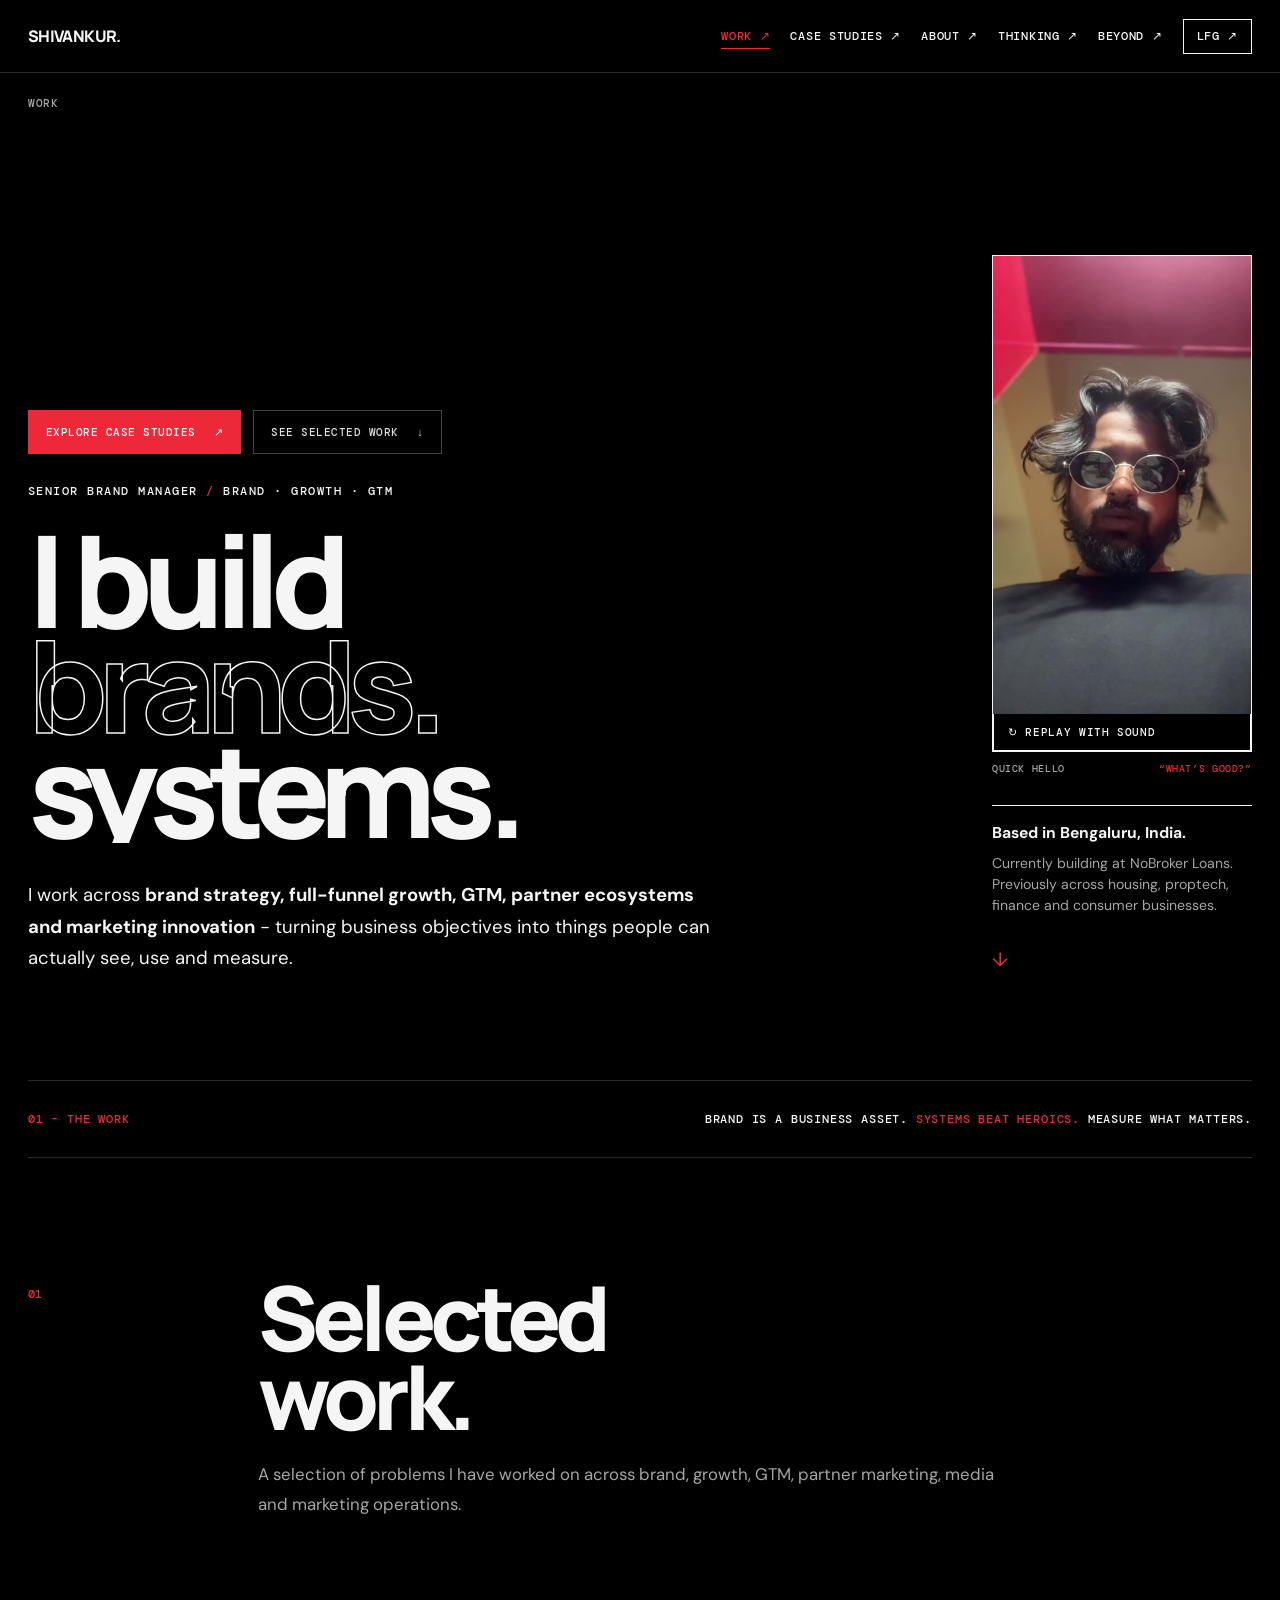
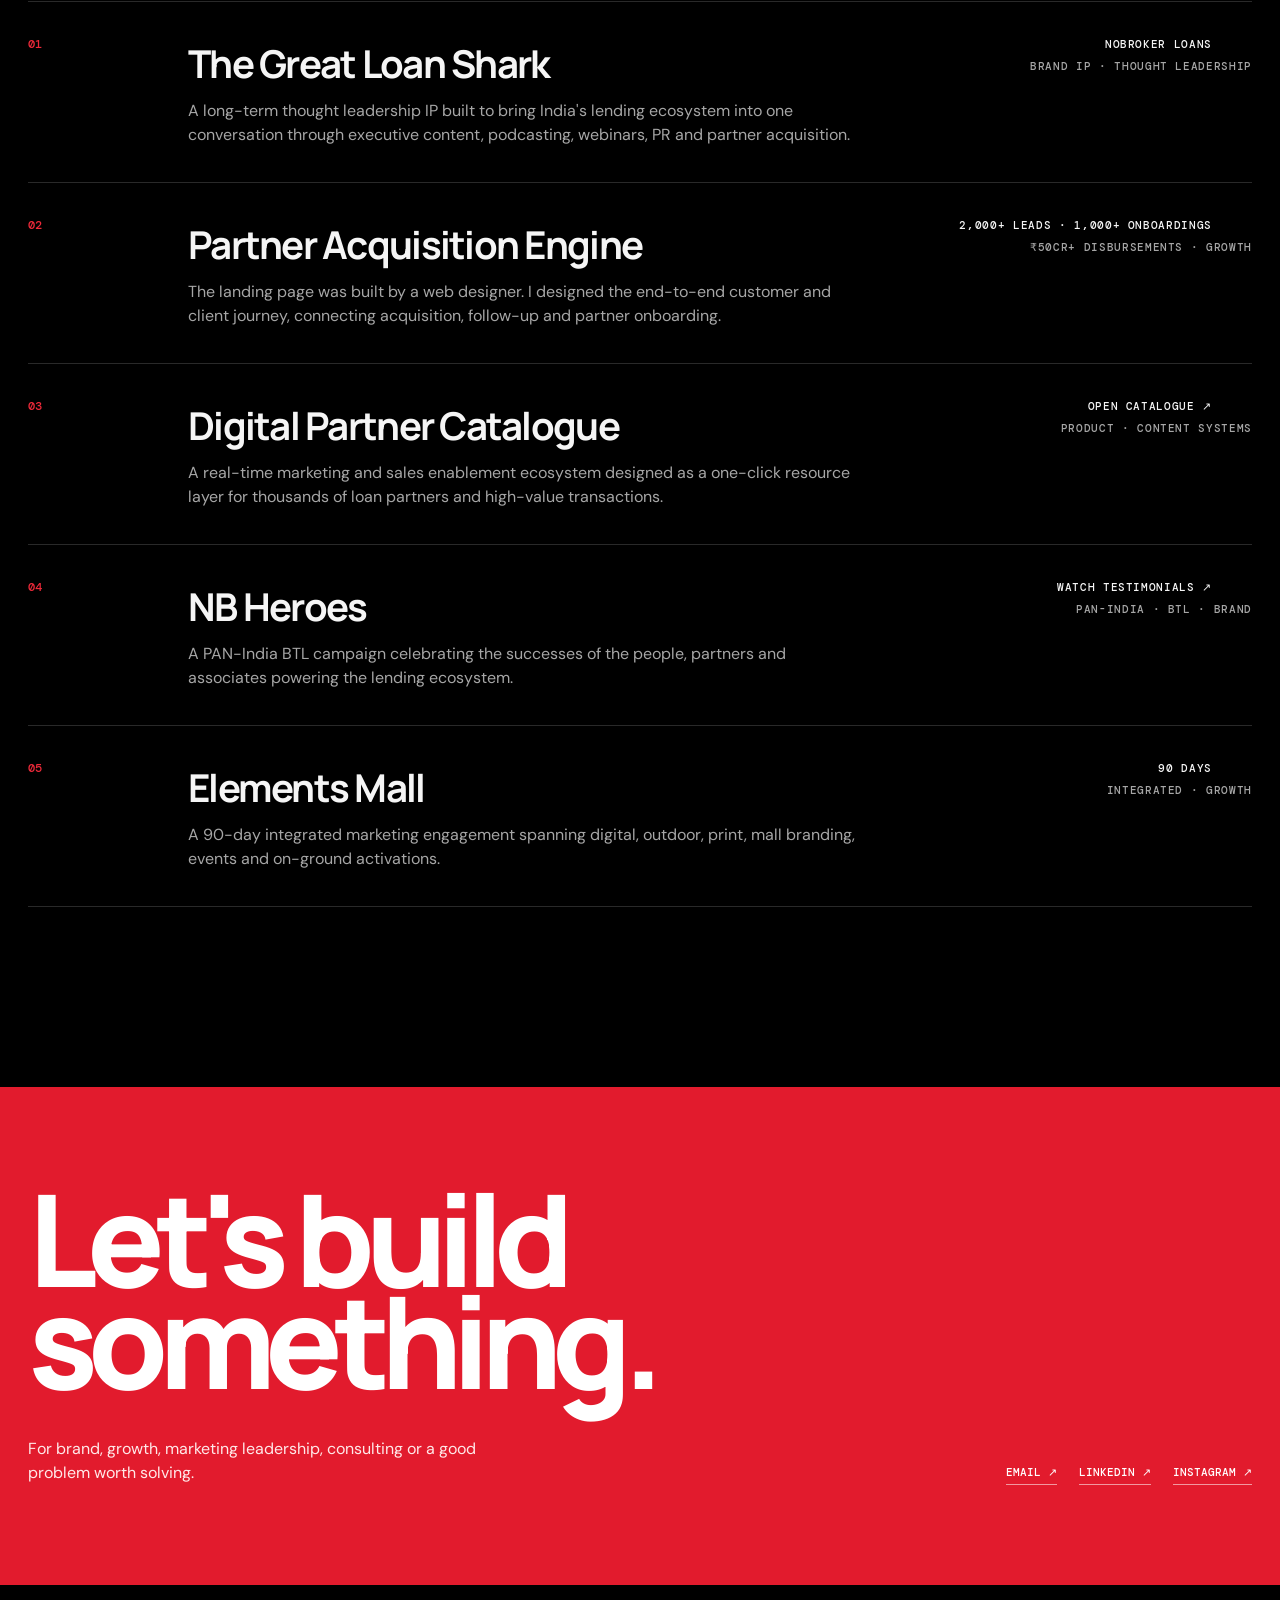
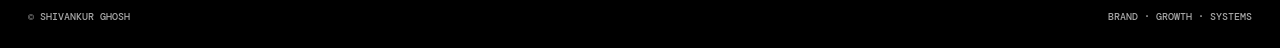
==== commit 2617dd49: "Add files via upload" ====
--- a/index.html
+++ b/index.html
@@ -1,28 +1 @@
-<!doctype html><html lang="en"><head><meta charset="utf-8"><meta name="viewport" content="width=device-width, initial-scale=1"><meta name="description" content="Browse Shivankur Ghosh's case studies across brand, growth, partner marketing, strategy and independent ventures."><meta name="theme-color" content="#000000"><link rel="icon" type="image/png" href="/assets/favicon.png"><link rel="apple-touch-icon" href="/assets/favicon.png"><link rel="stylesheet" href="/styles.css"><title>Case studies | Shivankur Ghosh</title></head><body><nav aria-label="Main navigation"><div class="wrap nav"><a class="logo" href="/work" aria-label="Shivankur, home">SHIVANKUR<span>.</span></a><button class="menu-toggle" id="menuToggle" type="button" aria-expanded="false" aria-controls="siteLinks"><span id="menuToggleLabel">MENU</span><span aria-hidden="true">☰</span></button><div class="links" id="siteLinks"><a href="/work" data-route="work" data-tour="nav-work">Work <span aria-hidden="true">↗</span></a><a href="/case-studies" data-route="case-studies" data-tour="nav-case-studies">Case studies <span aria-hidden="true">↗</span></a><a href="/about" data-route="about" data-tour="nav-about">About <span aria-hidden="true">↗</span></a><a href="/thinking" data-route="thinking" data-tour="nav-thinking">Thinking <span aria-hidden="true">↗</span></a><a href="/beyond" data-route="beyond" data-tour="nav-beyond">Beyond <span aria-hidden="true">↗</span></a><button class="print" id="lfgButton" type="button" data-tour="lfg-button">LFG ↗</button></div></div></nav><div class="wrap breadcrumbs"><a href="/work">Home</a><span class="sep">/</span><span aria-current="page">Case studies</span></div><main class="page-main">
-<section class="wrap page-intro case-grid-intro"><div class="kicker">Selected work <span>/</span> In practice</div><h1>Case<br><span class="outline">studies.</span></h1><p>Browse the work by interest, open a PDF, and explore related projects. If something sparks a conversation, get in touch.</p><div class="case-grid-controls"><label class="case-search-label" for="caseSearch">Find a case study</label><input id="caseSearch" type="search" placeholder="Search projects, topics or skills…" autocomplete="off"><div class="case-filter-row" id="caseFilters" aria-label="Filter case studies"></div><p class="case-results-count" id="caseResultsCount" aria-live="polite"></p></div></section>
-<section class="wrap case-grid-section" aria-label="Case studies grid" data-tour="case-grid"><div class="case-grid-tiles" id="caseGrid"></div><p class="case-recommendation-grid"><strong>Not sure where to start?</strong> Choose a topic that interests you. The recommendations below each case study will surface related work across brand, growth, partner marketing, research and independent ventures.</p></section>
-<section class="wrap case-viewer-section case-download-section" id="caseDownloads" aria-label="Download case studies"><div class="case-viewer-heading"><div><div class="kicker">THE WORK, UNFILTERED</div><h2>Download the<br><span class="outline">masterpieces.</span></h2><p>Select a case study, enter the access passcode, and complete the short request form to unlock its watermarked PDF.</p></div></div><div class="case-download-selected" id="selectedDownload"><span class="download-lock-mark" aria-hidden="true">↧</span><div><div class="kicker" id="downloadCategory">SELECT A CASE STUDY</div><h3 id="downloadTitle">Choose a project above</h3><p id="downloadDescription">Every PDF is watermarked for reading and review.</p></div><button class="download-masterpiece" id="downloadMasterpiece" type="button" disabled>DOWNLOAD THIS MASTERPIECE <span>↗</span></button></div><div class="case-contact-strip"><div><div class="kicker">Want to discuss the work?</div><h3>Let’s talk about the thinking behind it.</h3></div><a class="case-contact-button" href="mailto:shivankur.work@gmail.com?subject=Discuss%20a%20portfolio%20case%20study">Get in touch ↗</a></div></section>
-<section class="contact" data-tour="contact"><div class="wrap"><h2>Let's build<br>something.</h2><div class="contact-row"><p>For brand, growth, marketing leadership, consulting or a good problem worth solving.</p><div class="contact-links"><a href="mailto:hello@shivankurghosh.com">Email ↗</a><a href="https://www.linkedin.com/in/shivankurghosh/" target="_blank" rel="noopener">LinkedIn ↗</a><a href="https://instagram.com/lifeofshivankur" target="_blank" rel="noopener">Instagram ↗</a></div></div></div></section></main><footer class="wrap"><span>© Shivankur Ghosh</span><span>Brand · Growth · Systems</span></footer>
-<div class="lead-gate" id="leadGate" hidden role="dialog" aria-modal="true" aria-labelledby="leadGateTitle"><div class="lead-gate-card"><button class="chooser-close" id="leadGateClose" type="button" aria-label="Close">×</button><p class="kicker">PRIVATE PORTFOLIO ACCESS</p><h2 id="leadGateTitle">One quick unlock.</h2><p class="lead-gate-copy" id="leadGateCopy">Enter the passcode to continue.</p><form id="leadGateForm"><div id="passcodeStep"><label for="casePasscode">PASSCODE</label><input id="casePasscode" name="passcode" type="password" autocomplete="off" required><p class="form-error" id="passcodeError" aria-live="polite"></p><button class="download-masterpiece" type="submit">UNLOCK CASE STUDY ↗</button></div><div id="leadFormStep" hidden><label for="leadName">NAME</label><input id="leadName" name="name" autocomplete="name" required><label for="leadPhone">CONTACT NUMBER</label><input id="leadPhone" name="phone" type="tel" inputmode="tel" autocomplete="tel" required><label for="leadPurpose">PURPOSE</label><select id="leadPurpose" name="purpose" required><option value="">Choose one</option><option>Trying to hire Shiv.</option><option>Finding out who made this.</option></select><p class="form-error" id="leadError" aria-live="polite"></p><button class="download-masterpiece" type="submit">SEND REQUEST & DOWNLOAD ↗</button></div></form><p class="privacy-note">Submitting opens an email draft and a WhatsApp message addressed to Shivankur. Your PDF download starts after you submit.</p></div></div><div class="print-chooser" id="printChooser" hidden role="dialog" aria-modal="true" aria-labelledby="printChooserTitle"><div class="print-chooser-card"><button class="chooser-close" id="closePrintChooser" type="button" aria-label="Close">×</button><p class="kicker">LFG / YOUR CALL</p><h2 id="printChooserTitle">Take the CV.</h2><p>Download a ready-to-share PDF or print this page as it appears on screen.</p><a class="chooser-option" href="/Shivankur_Ghosh_CV_Updated.pdf" download data-tour="resume-pdf"><span><strong>Download CV · PDF</strong><small>Best for sharing with recruiters and opening on mobile.</small></span><b>↓</b></a><button class="chooser-option chooser-print" id="printWebsite" type="button"><span><strong>Print this page</strong><small>Open your browser’s print dialog.</small></span><b>↗</b></button></div></div><div class="print-celebration" id="printCelebration" hidden aria-live="polite"><div class="gang-card"><span>JOB DONE.</span><strong>GANG<br>GANG!</strong><i>✳ ✦ ✳</i><button id="dismissCelebration" type="button">BACK TO IT ↗</button></div></div>
-<script>const CASES = [{"id": 1, "file": "creator-led-travel.pdf", "title": "Creator-led Travel", "category": "Product strategy", "description": "A concept study exploring how travel inspiration from creators could connect to itinerary planning and booking.", "tags": ["concept", "product", "journey", "creator", "travel"], "note": "Independent concept study, not a live launch or measured-impact claim.", "pages": 13}, {"id": 2, "file": "the-great-loan-shark.pdf", "title": "The Great Loan Shark", "category": "Thought leadership · Brand IP", "description": "A content-led brand IP concept spanning expert conversations, podcast episodes, webinars, social content and partner education.", "tags": ["brand", "content", "podcast", "thought-leadership", "finance"], "note": "", "pages": 12}, {"id": 3, "file": "elements-mall-integrated-marketing.pdf", "title": "Elements Mall", "category": "Integrated marketing · Retail", "description": "A 90-day integrated marketing project across digital, print, outdoor, mall branding, events and on-ground activations.", "tags": ["growth", "integrated", "marketing", "retail", "events", "performance"], "note": "", "pages": 11}, {"id": 4, "file": "nobroker-loans-brand-marketing.pdf", "title": "NoBroker Loans", "category": "Brand & marketing ecosystem", "description": "A portfolio view of financial-services marketing, partner communication and institution-specific execution.", "tags": ["brand", "finance", "partner", "marketing", "integrated", "marketing"], "note": "", "pages": 19}, {"id": 5, "file": "r-and-g-campaign.pdf", "title": "R&G", "category": "Campaign strategy", "description": "A campaign case study focused on translating a business brief into a clear audience-facing marketing approach.", "tags": ["campaign", "brand", "creative", "integrated", "marketing"], "note": "", "pages": 12}, {"id": 6, "file": "partner-acquisition-engine.pdf", "title": "Partner Acquisition Engine", "category": "Growth · Partner acquisition", "description": "The landing page was built by a web designer; I designed the end-to-end customer and client journey. Generated 2,000+ leads in six months, 1,000+ partner onboardings and ₹50 crore+ in disbursements.", "tags": ["growth", "partner", "acquisition", "funnel", "finance", "performance"], "note": "Live page: nobroker.in/dsa-loan", "pages": 7}, {"id": 7, "file": "digitised-payout-catalog.pdf", "title": "Digitised Payout Catalog", "category": "Partner enablement · Operations", "description": "A digitised partner-facing payout information experience designed to make payout slabs and details easier to find and use.", "tags": ["partner", "operations", "product", "systems", "finance"], "note": "", "pages": 8}, {"id": 8, "file": "explorer-club.pdf", "title": "Explorer Club", "category": "Partner engagement · Incentives", "description": "A partner engagement concept built around milestone-based recognition and a premium, tiered experience.", "tags": ["partner", "engagement", "incentives", "brand", "finance"], "note": "", "pages": 8}, {"id": 9, "file": "ai-workflow.pdf", "title": "AI Workflow", "category": "AI · Marketing operations", "description": "A workflow concept exploring how AI could support repeatable marketing tasks and improve operational consistency.", "tags": ["ai", "operations", "systems", "marketing", "productivity"], "note": "", "pages": 19}, {"id": 10, "file": "banking-financial-services-marketing.pdf", "title": "Banking & Financial Services Marketing", "category": "Institutional partnerships", "description": "A co-branded marketing and partner communication ecosystem balancing bank-specific identity, product communication and operational accuracy.", "tags": ["finance", "partner", "marketing", "brand", "operations"], "note": "", "pages": 12}, {"id": 11, "file": "obe-consulting.pdf", "title": "OBE Consulting", "category": "Consulting · Strategy", "description": "An independent consulting practice concept built around a repeatable framework connecting diagnosis, co-creation, deployment and evaluation.", "tags": ["consulting", "strategy", "business", "systems"], "note": "Independent venture concept, not part of NoBroker Loans.", "pages": 10}, {"id": 12, "file": "fistfirst-combat.pdf", "title": "FistFirst Combat", "category": "Sports entertainment · Venture concept", "description": "An MMA promotion concept built around competitive intensity, fighter narratives and community.", "tags": ["venture", "brand", "community", "events", "storytelling"], "note": "Conceptual stage, not launched.", "pages": 19}, {"id": 13, "file": "sinnergy-records.pdf", "title": "Sinnergy Records", "category": "Music · Venture concept", "description": "A hip-hop label concept exploring artist identity, cultural positioning, creative collaboration and audience development in Kolkata.", "tags": ["venture", "brand", "culture", "community", "storytelling"], "note": "Conceptual stage, not launched.", "pages": 8}, {"id": 14, "file": "freestays.pdf", "title": "Freestays", "category": "Hospitality · Brand concept", "description": "A hostel brand concept for Bir, Himachal Pradesh, built around destination, traveller connection and the experience of staying somewhere.", "tags": ["venture", "brand", "travel", "hospitality", "experience"], "note": "Concept stage, not an operating hostel.", "pages": 8}, {"id": 15, "file": "the-fear-factor.pdf", "title": "The Fear Factor", "category": "Consumer psychology · Research proposal", "description": "A proposed investigation into how fear and related emotional triggers may shape consumer attention, perceived risk, evaluation and action.", "tags": ["research", "consumer", "psychology", "marketing", "behaviour"], "note": "Research proposal, not empirically validated.", "pages": 19}, {"id": 16, "file": "nb-premier-league.pdf", "title": "NB Premier League", "category": "Sports marketing · Partner ecosystem", "description": "A proposed sponsor-funded corporate cricket property designed to connect lending, housing, brands and communities through a repeatable sports IP. The proposal gates event spend on external funding coverage and explores recruitment, partner relationships, sponsorship inventory and potential media value.", "tags": ["sports", "brand", "partnerships", "sponsorship", "events", "finance", "community", "venture"], "note": "Strategic concept proposal for a potential OND 2026 target window. Dates are to be confirmed; not a launched event.", "pages": 19}];
-(()=>{// Guided tour: case studies
-const tour=document.getElementById('siteTour'),spot=document.getElementById('tourSpotlight'),card=document.getElementById('tourCard'),tourTitle=document.getElementById('tourTitle'),tourText=document.getElementById('tourText'),tourCounter=document.getElementById('tourCounter'),tourProgress=document.getElementById('tourProgress'),tourNext=document.getElementById('tourNext'),tourSkip=document.getElementById('tourSkip');
-const caseSteps=[
- {sel:'[data-tour="nav-case-studies"]',title:'Lost? Lemme help.',text:'You are in the right place. Browse the complete grid, then pick a project to open its deck.',button:'NEXT'},
- {sel:'[data-tour="case-grid"]',title:'Pick your rabbit hole.',text:'Search, filter, or choose any tile. Each project opens in the viewer and suggests related work.',button:'NEXT'},
- {sel:'[data-tour="case-viewer"]',title:'Go deeper.',text:'Read the selected deck here, follow useful links, or explore the recommendations underneath.',button:'NEXT'},
- {sel:'[data-tour="lfg-button"]',title:'One last thing.',text:'Click LFG to open the CV options. The final move is downloading the PDF resume.',button:'OPEN LFG',advanceOnClick:true},
- {sel:'[data-tour="resume-pdf"]',title:'Take the CV.',text:'Hit Download CV · PDF to save a recruiter-ready copy. That is the tour. Go make something happen.',button:'DONE'}
-];
-let tourSteps=caseSteps,tourIndex=0,tourOpen=false;
-function targetFor(step){return document.querySelector(step.sel)}
-function placeTour(){if(!tourOpen)return;const target=targetFor(tourSteps[tourIndex]);if(!target){spot.style.opacity='0';card.style.left='50%';card.style.top='50%';card.style.transform='translate(-50%,-50%)';return}const r=target.getBoundingClientRect(),pad=9;spot.style.opacity='1';spot.style.left=(r.left-pad)+'px';spot.style.top=(r.top-pad)+'px';spot.style.width=(r.width+pad*2)+'px';spot.style.height=(r.height+pad*2)+'px';let left=Math.min(Math.max(18,r.left),window.innerWidth-378);let top=r.bottom+18+270<window.innerHeight?r.bottom+18:Math.max(18,r.top-285);card.style.transform='';card.style.left=left+'px';card.style.top=top+'px';}
-function paintTour(){const s=tourSteps[tourIndex];tour.hidden=false;tourOpen=true;tourTitle.textContent=s.title;tourText.textContent=s.text;tourCounter.textContent=`QUICK TOUR / ${String(tourIndex+1).padStart(2,'0')} OF ${String(tourSteps.length).padStart(2,'0')}`;tourProgress.innerHTML=tourSteps.map((_,i)=>`<i class="${i===tourIndex?'is-current':i<tourIndex?'is-done':''}"></i>`).join('');tourNext.innerHTML=(s.button||'NEXT')+' <span aria-hidden="true">↗</span>';document.body.classList.add('tour-active');const target=targetFor(s);if(target)target.scrollIntoView({behavior:window.matchMedia('(prefers-reduced-motion: reduce)').matches?'auto':'smooth',block:'center'});requestAnimationFrame(placeTour);}
-function endTour(){tourOpen=false;tour.hidden=true;document.body.classList.remove('tour-active');spot.style.opacity='0';}
-function advanceTour(){if(tourIndex>=tourSteps.length-1){endTour();return}tourIndex++;paintTour()}
-tourNext.addEventListener('click',()=>{const s=tourSteps[tourIndex];if(s.advanceOnClick){const t=targetFor(s);if(t)t.click();tourIndex++;paintTour();return}advanceTour()});tourSkip.addEventListener('click',endTour);window.addEventListener('resize',placeTour);window.addEventListener('scroll',placeTour,{passive:true});
-document.addEventListener('keydown',e=>{if(e.key==='Escape'&&tourOpen){endTour();e.stopPropagation()}},true);
-setTimeout(()=>{if(!sessionStorage.getItem('caseTourSeen')){sessionStorage.setItem('caseTourSeen','1');paintTour()}},2000);
-// Subtle motion system: reveal content as it enters view, with reduced-motion support
-if(!window.matchMedia('(prefers-reduced-motion: reduce)').matches){document.body.classList.add('motion-ready');document.querySelectorAll('main h1,main .section-top,main .work-item,main .case-grid-tile,main .case-viewer-heading,main .recommendation-engine,main .case-contact-strip,main .contact,main footer').forEach((el,i)=>{el.classList.add('motion-reveal');el.style.setProperty('--reveal-delay',Math.min(i%5,4)*65+'ms')});if('IntersectionObserver' in window){const revealObserver=new IntersectionObserver(entries=>entries.forEach(entry=>{if(entry.isIntersecting){entry.target.classList.add('is-in-view');revealObserver.unobserve(entry.target)}}),{threshold:.12,rootMargin:'0px 0px -35px 0px'});document.querySelectorAll('.motion-reveal').forEach(el=>revealObserver.observe(el))}else document.querySelectorAll('.motion-reveal').forEach(el=>el.classList.add('is-in-view'))}
-const toggle=document.getElementById('menuToggle'),links=document.getElementById('siteLinks'),label=document.getElementById('menuToggleLabel');function closeMenu(){links.classList.remove('menu-open');toggle.setAttribute('aria-expanded','false');label.textContent='MENU'}toggle.addEventListener('click',()=>{const open=toggle.getAttribute('aria-expanded')!=='true';toggle.setAttribute('aria-expanded',String(open));links.classList.toggle('menu-open',open);label.textContent=open?'CLOSE':'MENU'});links.querySelectorAll('a').forEach(a=>a.addEventListener('click',closeMenu));window.addEventListener('resize',()=>{if(innerWidth>850)closeMenu()});const chooser=document.getElementById('printChooser'),lfg=document.getElementById('lfgButton'),close=document.getElementById('closePrintChooser'),print=document.getElementById('printWebsite'),celebration=document.getElementById('printCelebration'),dismiss=document.getElementById('dismissCelebration');function closeChooser(){chooser.hidden=true;lfg.focus()}function showGang(){celebration.hidden=false}lfg.addEventListener('click',()=>{chooser.hidden=false;close.focus()});close.addEventListener('click',closeChooser);chooser.addEventListener('click',e=>{if(e.target===chooser)closeChooser()});print.addEventListener('click',()=>{chooser.hidden=true;window.print();setTimeout(showGang,500)});dismiss.addEventListener('click',()=>celebration.hidden=true);document.addEventListener('keydown',e=>{if(e.key==='Escape'){closeMenu();if(!chooser.hidden)closeChooser();if(!celebration.hidden)celebration.hidden=true}});const grid=document.getElementById('caseGrid'),filters=document.getElementById('caseFilters'),search=document.getElementById('caseSearch'),count=document.getElementById('caseResultsCount'),title=document.getElementById('downloadTitle'),category=document.getElementById('downloadCategory'),desc=document.getElementById('downloadDescription'),note={hidden:true,textContent:''},actions={innerHTML:''},pages={textContent:''},now={textContent:''},hint={textContent:''},recs={innerHTML:''};let active=CASES[0],activeFilter='All';const cats=['All',...new Set(CASES.map(c=>c.category.split(' · ')[0]))];function esc(s){return String(s).replace(/[&<>"']/g,c=>({'&':'&amp;','<':'&lt;','>':'&gt;','"':'&quot;',"'":'&#39;'}[c]))}function tile(c,small=false){return `<article class="case-grid-tile ${small?'is-recommended':''} ${c.id===active.id?'is-selected':''}" data-id="${c.id}"><button type="button" class="tile-select" data-select-id="${c.id}" aria-pressed="${c.id===active.id}"><span class="tile-topline"><span>CASE ${String(c.id).padStart(2,'0')}</span><span>${c.pages} PAGES</span></span><span class="tile-art tile-art-${c.id%6}"><span class="tile-art-mark">${String(c.id).padStart(2,'0')}</span><span class="tile-art-title">${esc(c.title)}</span><span class="tile-art-category">${esc(c.category)}</span></span><span class="tile-copy"><strong>${esc(c.title)}</strong><small>${esc(c.category)}</small><span>${esc(c.description)}</span></span><span class="tile-open">SELECT CASE STUDY ↗</span></button><button type="button" class="tile-download" data-download-id="${c.id}" aria-label="Download ${esc(c.title)}"><span class="tile-download-icon">⌕</span><span class="tile-download-label">Download this masterpiece</span></button></article>`}function renderGrid(){const q=search.value.trim().toLowerCase();const filtered=CASES.filter(c=>(activeFilter==='All'||c.category.split(' · ')[0]===activeFilter)&&(!q||(c.title+' '+c.category+' '+c.description+' '+c.tags.join(' ')).toLowerCase().includes(q)));grid.innerHTML=filtered.map(c=>tile(c)).join('');count.textContent=`Showing ${filtered.length} of ${CASES.length} case studies`;wireTiles(grid)}function renderFilters(){filters.innerHTML=cats.map(c=>`<button type="button" class="case-filter ${c===activeFilter?'is-active':''}" data-filter="${esc(c)}" aria-pressed="${c===activeFilter}">${esc(c)}</button>`).join('');filters.querySelectorAll('button').forEach(b=>b.addEventListener('click',()=>{activeFilter=b.dataset.filter;renderFilters();renderGrid()}))}function recommend(c){const scores=CASES.filter(x=>x.id!==c.id).map(x=>({...x,score:x.tags.reduce((n,t)=>n+(c.tags.includes(t)?1:0),0)+(x.category.split(' · ')[0]===c.category.split(' · ')[0]?2:0)})).sort((a,b)=>b.score-a.score||a.id-b.id);return scores.slice(0,3)}function renderRecommendations(){}function renderActions(c){actions.innerHTML='';}function selectCase(c,scroll=false){active=c;title.textContent=c.title;category.textContent=c.category.toUpperCase();desc.textContent=c.description;note.textContent=c.note;note.hidden=!c.note;pages.textContent=`${c.pages} PAGES · PDF`;now.textContent='SELECTED / '+c.title.toUpperCase();hint.textContent='Select a case study, then choose Download this masterpiece';document.getElementById('downloadTitle').textContent=c.title;document.getElementById('downloadCategory').textContent=c.category.toUpperCase();document.getElementById('downloadDescription').textContent=c.description;document.getElementById('downloadMasterpiece').disabled=false;renderGrid();if(scroll)document.getElementById('caseDownloads').scrollIntoView({behavior:'smooth',block:'start'})}function wireTiles(root){root.querySelectorAll('[data-select-id]').forEach(b=>{const c=CASES.find(x=>x.id===Number(b.dataset.selectId));b.addEventListener('click',()=>selectCase(c,false))});root.querySelectorAll('[data-download-id]').forEach(b=>{const c=CASES.find(x=>x.id===Number(b.dataset.downloadId));b.addEventListener('click',()=>{selectCase(c,true);openLeadGate(c)})})}search.addEventListener('input',renderGrid);const path=location.pathname.split('/').filter(Boolean)[0]||'work';document.querySelectorAll('[data-route]').forEach(a=>{if(a.dataset.route===path)a.setAttribute('aria-current','page')});let pendingCase=null,gateStep='passcode';const leadGate=document.getElementById('leadGate'),leadGateForm=document.getElementById('leadGateForm'),passcodeStep=document.getElementById('passcodeStep'),leadFormStep=document.getElementById('leadFormStep');function openLeadGate(c){pendingCase=c;gateStep='passcode';passcodeStep.hidden=false;leadFormStep.hidden=true;document.getElementById('leadGateTitle').textContent='One quick unlock.';document.getElementById('leadGateCopy').textContent='Enter the passcode to continue.';document.getElementById('passcodeError').textContent='';document.getElementById('leadError').textContent='';leadGate.hidden=false;document.getElementById('casePasscode').focus()}function closeLeadGate(){leadGate.hidden=true;pendingCase=null}document.getElementById('leadGateClose').addEventListener('click',closeLeadGate);leadGate.addEventListener('click',e=>{if(e.target===leadGate)closeLeadGate()});document.addEventListener('keydown',e=>{if(e.key==='Escape'&&!leadGate.hidden)closeLeadGate()});document.getElementById('downloadMasterpiece').addEventListener('click',()=>{if(active)openLeadGate(active)});leadGateForm.addEventListener('submit',e=>{e.preventDefault();if(gateStep==='passcode'){if(document.getElementById('casePasscode').value!=='LFG@247$'){document.getElementById('passcodeError').textContent='That passcode does not match. Try again.';return}gateStep='lead';passcodeStep.hidden=true;leadFormStep.hidden=false;document.getElementById('leadGateTitle').textContent='Who’s asking?';document.getElementById('leadGateCopy').textContent='Three quick details, then the watermarked PDF is yours.';document.getElementById('leadName').focus();return}const name=document.getElementById('leadName').value.trim(),phone=document.getElementById('leadPhone').value.trim(),purpose=document.getElementById('leadPurpose').value;if(!name||!phone||!purpose){document.getElementById('leadError').textContent='All three fields are required.';return}const c=pendingCase;if(!c)return;const subject=encodeURIComponent('Portfolio case study request: '+c.title);const body=encodeURIComponent('Case study: '+c.title+'\nName: '+name+'\nContact number: '+phone+'\nPurpose: '+purpose);const emailUrl='mailto:shivankur.work@gmail.com?subject='+subject+'&body='+body;const waText=encodeURIComponent('Hi Shivankur, I requested the case study “'+c.title+'”.\nName: '+name+'\nContact number: '+phone+'\nPurpose: '+purpose);window.open('https://wa.me/919945048798?text='+waText,'_blank','noopener');window.location.href=emailUrl;const a=document.createElement('a');a.href='/assets/case-studies/'+c.file;a.download=c.file.replace('.pdf','-watermarked.pdf');document.body.appendChild(a);a.click();a.remove();closeLeadGate()});renderFilters();selectCase(CASES[0]);})();</script></body></html>+<!doctype html><html lang="en"><head><meta charset="utf-8"><meta http-equiv="refresh" content="0;url=/work"><link rel="canonical" href="/work"><title>Shivankur Ghosh | Work</title><script>location.replace('/work')</script></head><body><a href="/work">Continue to Work ↗</a></body></html>
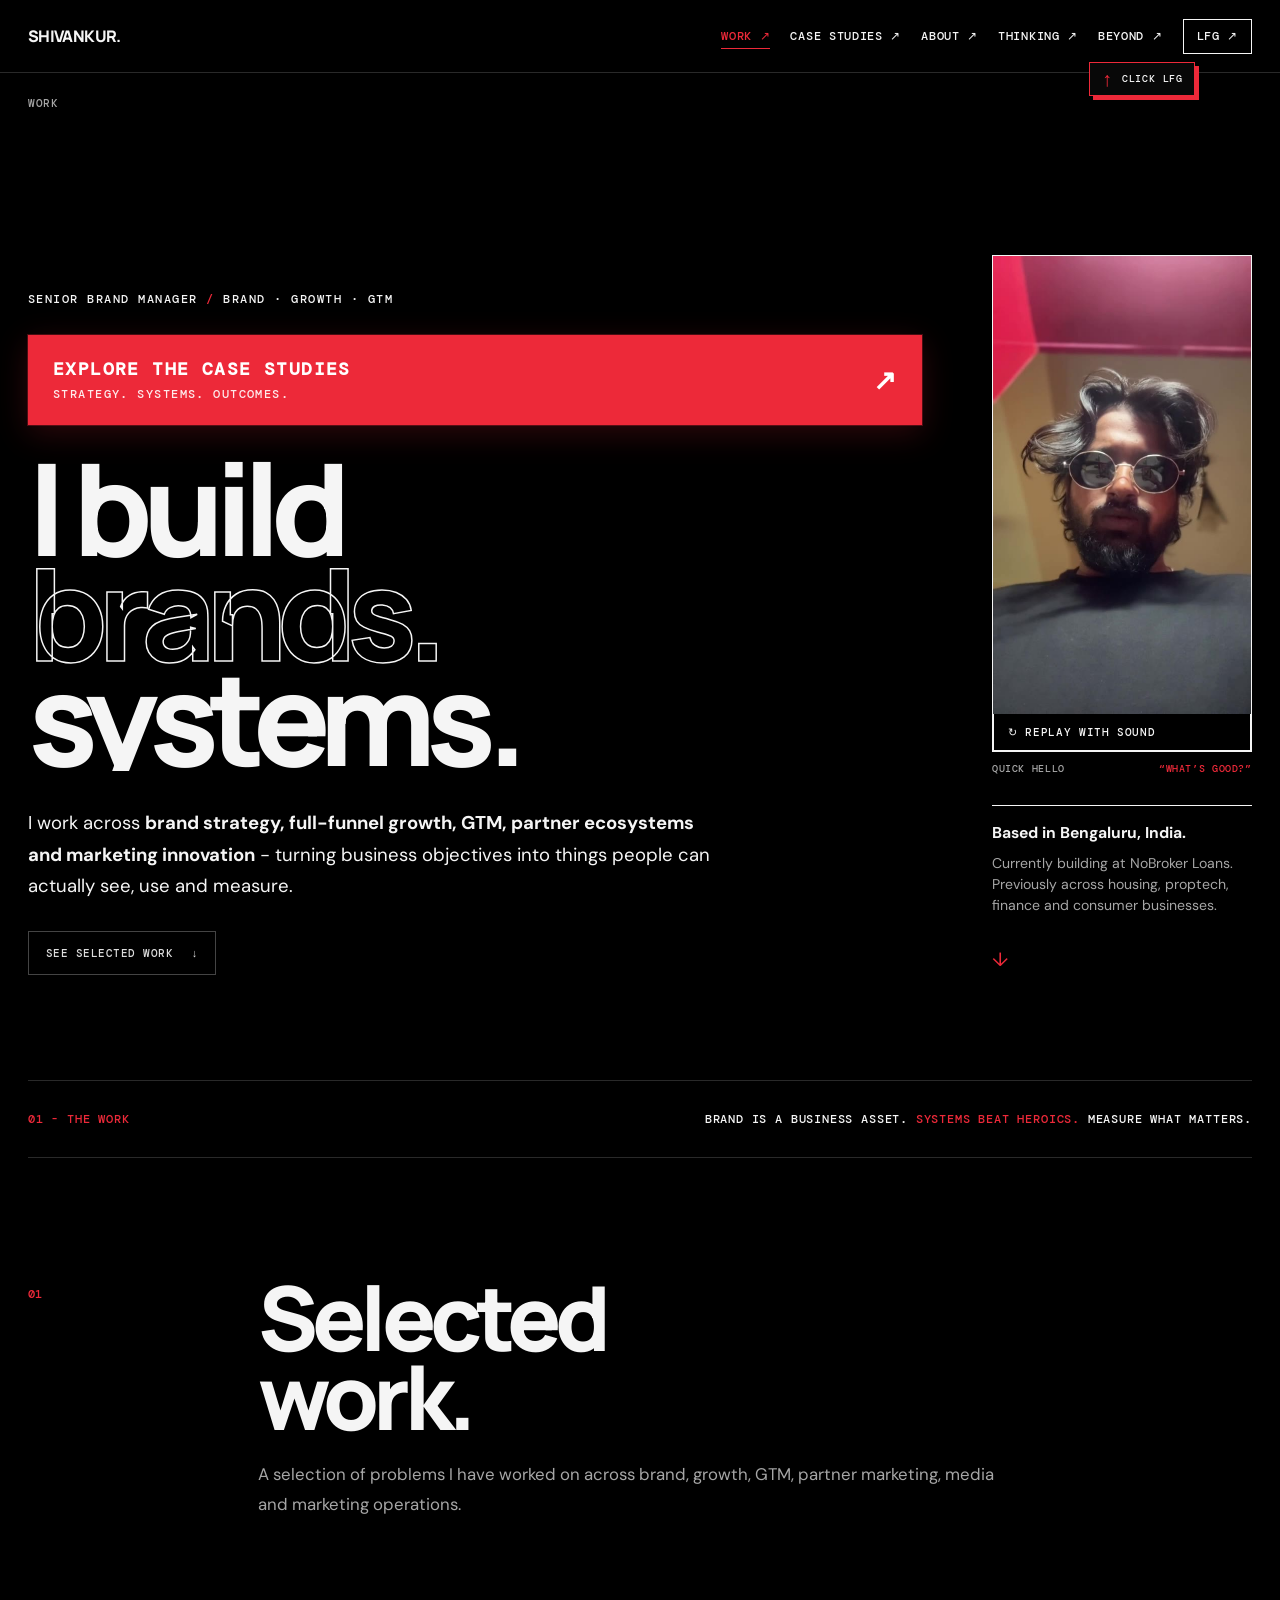
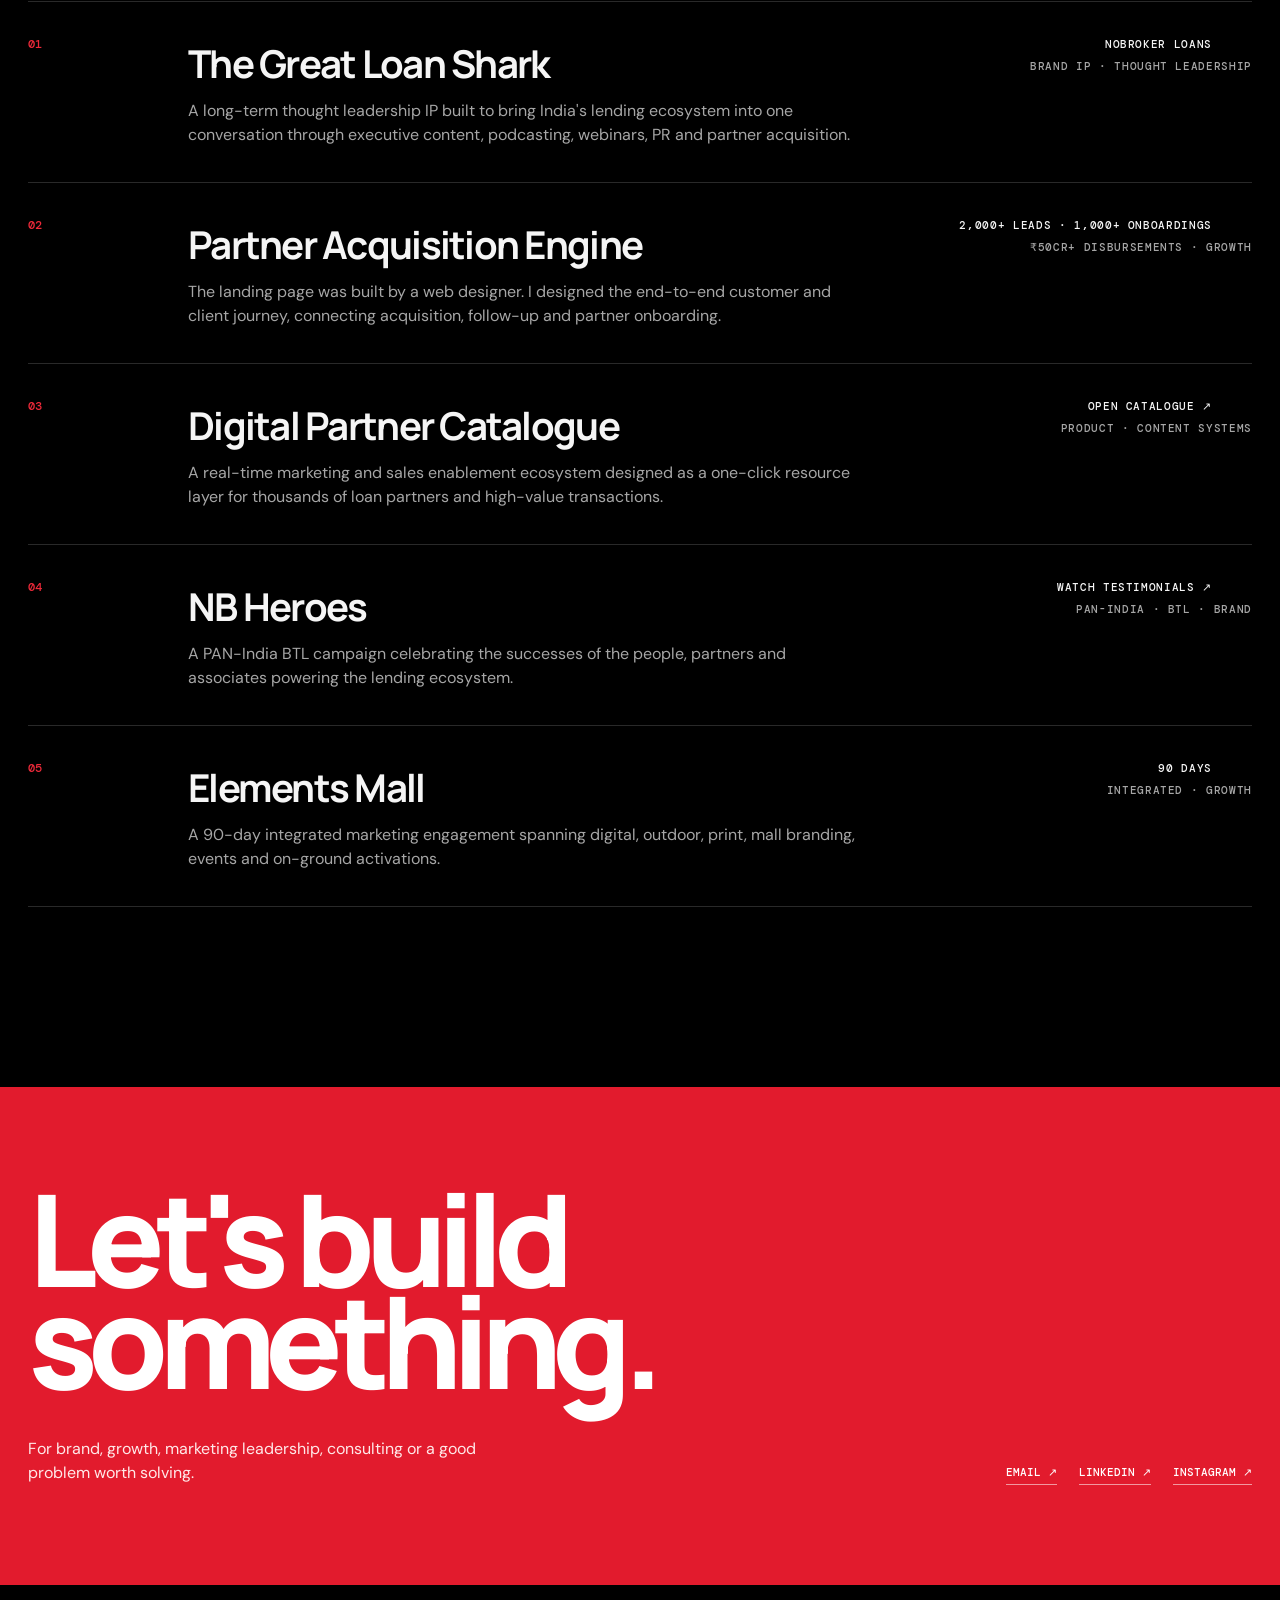
==== commit a7b249b6: "Update index.html" ====
--- a/index.html
+++ b/index.html
@@ -1 +1,15 @@
-<!doctype html><html lang="en"><head><meta charset="utf-8"><meta http-equiv="refresh" content="0;url=/work"><link rel="canonical" href="/work"><title>Shivankur Ghosh | Work</title><script>location.replace('/work')</script></head><body><a href="/work">Continue to Work ↗</a></body></html>+<!doctype html>
+<html lang="en">
+<head>
+  <meta charset="utf-8">
+  <meta name="viewport" content="width=device-width, initial-scale=1">
+  <meta http-equiv="refresh" content="0;url=/work">
+  <meta name="theme-color" content="#f3f1eb">
+  <link rel="icon" type="image/png" href="/assets/favicon.png">
+  <link rel="apple-touch-icon" href="/assets/favicon.png">
+  <link rel="canonical" href="/work">
+  <title>Shivankur Ghosh | Work</title>
+  <script>location.replace('/work')</script>
+</head>
+<body><a href="/work">Continue to Work ↗</a></body>
+</html>
